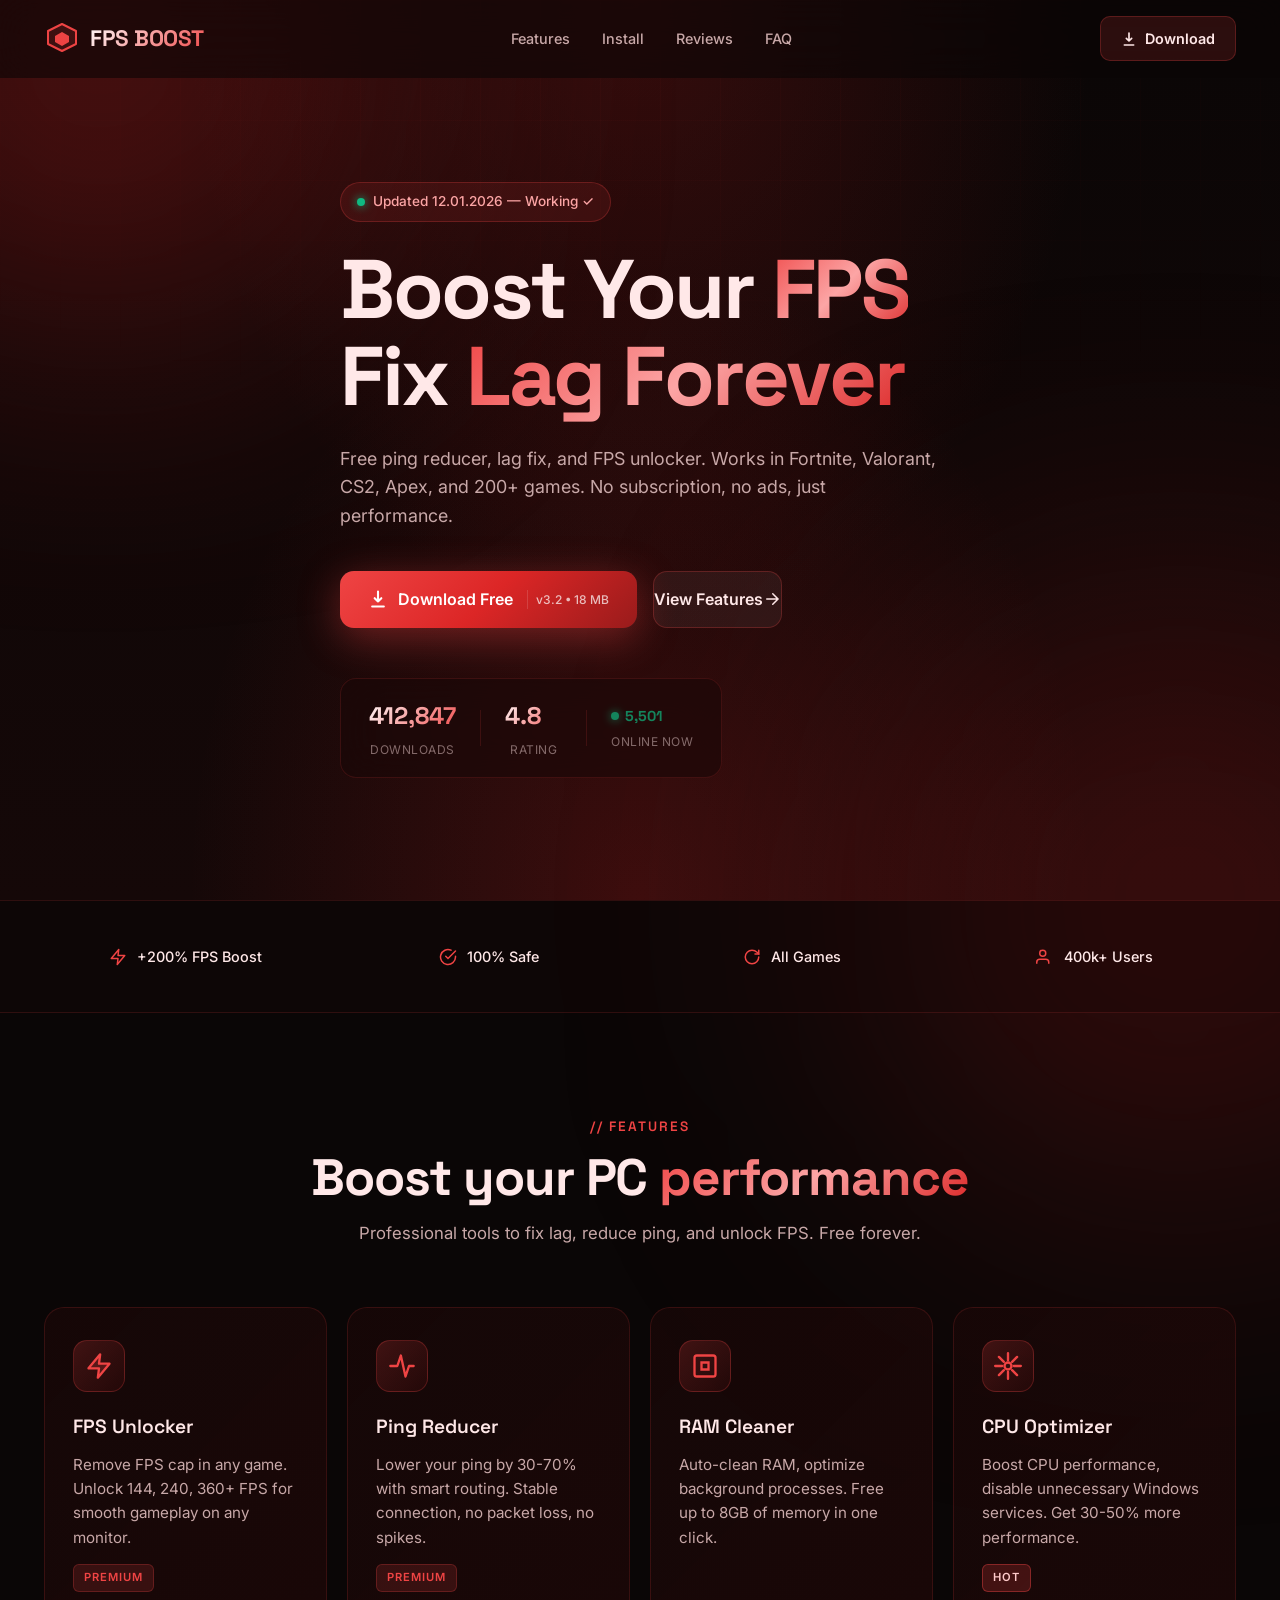
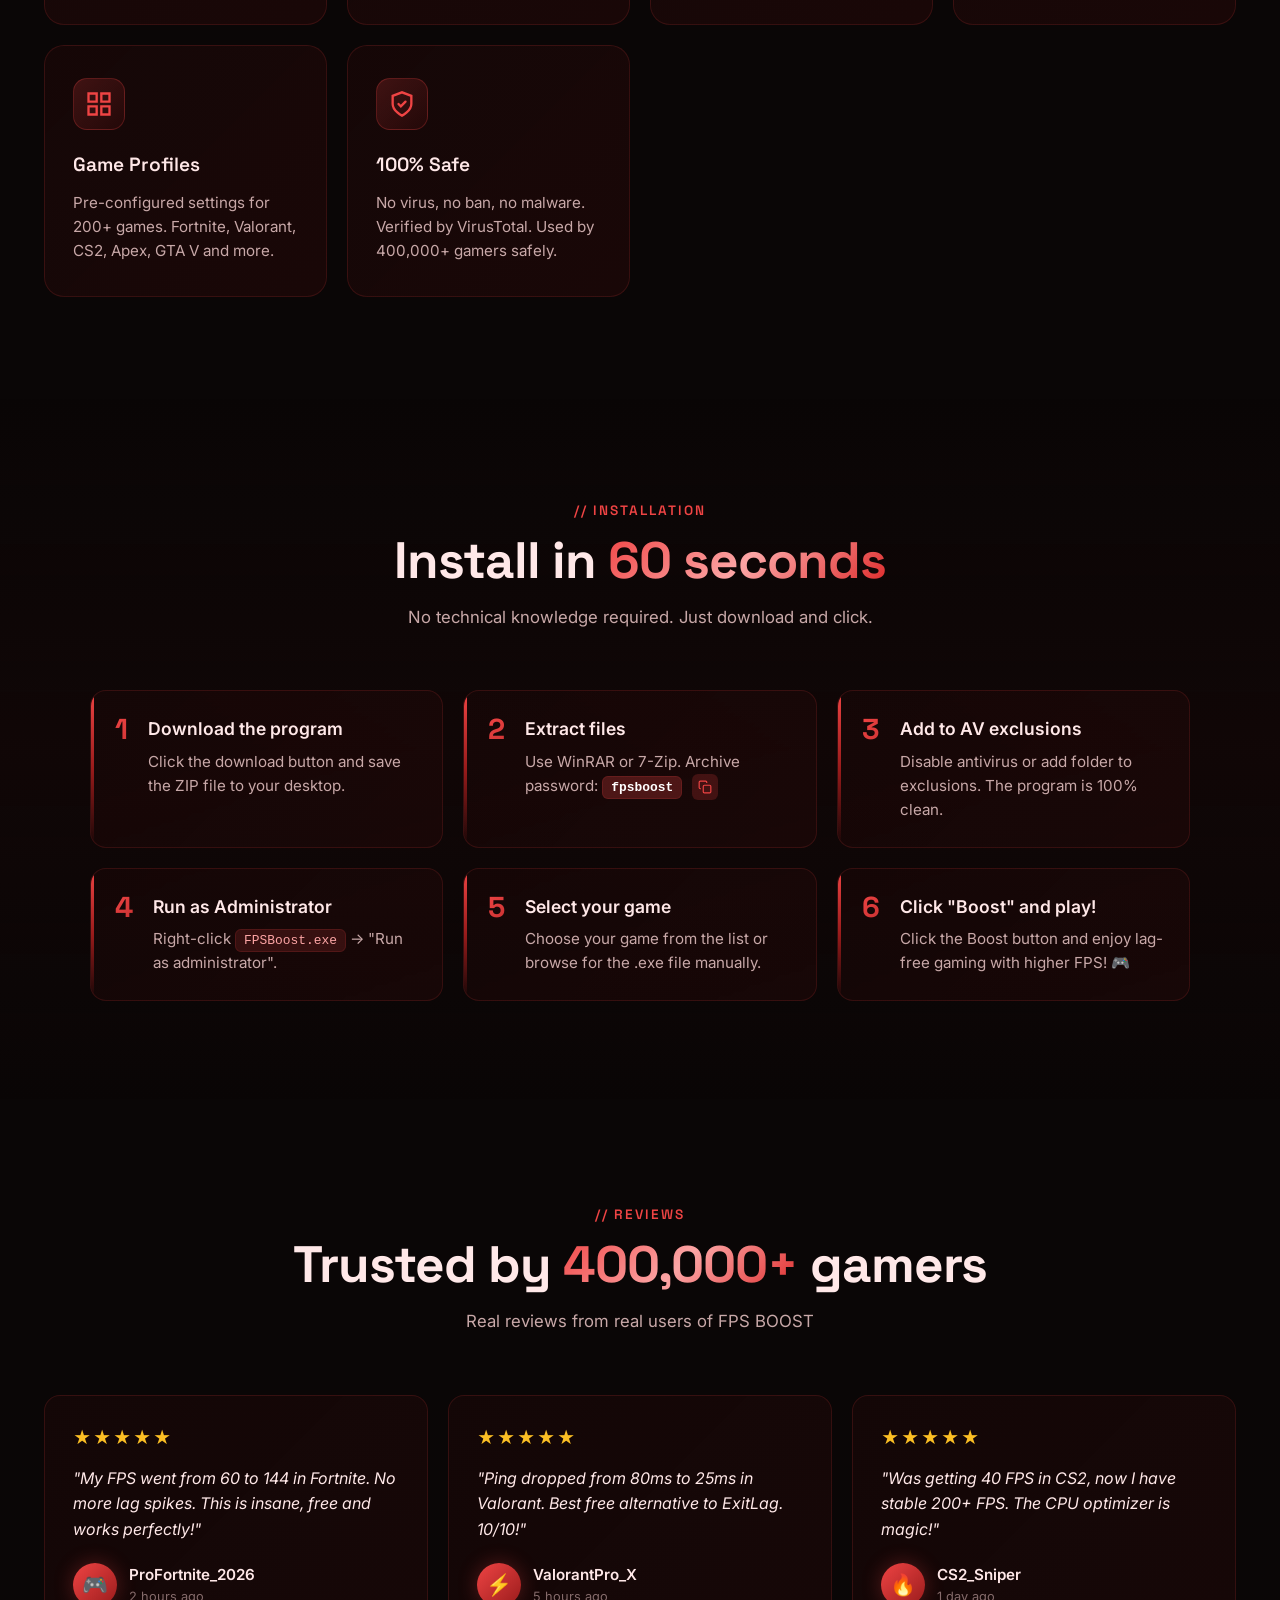
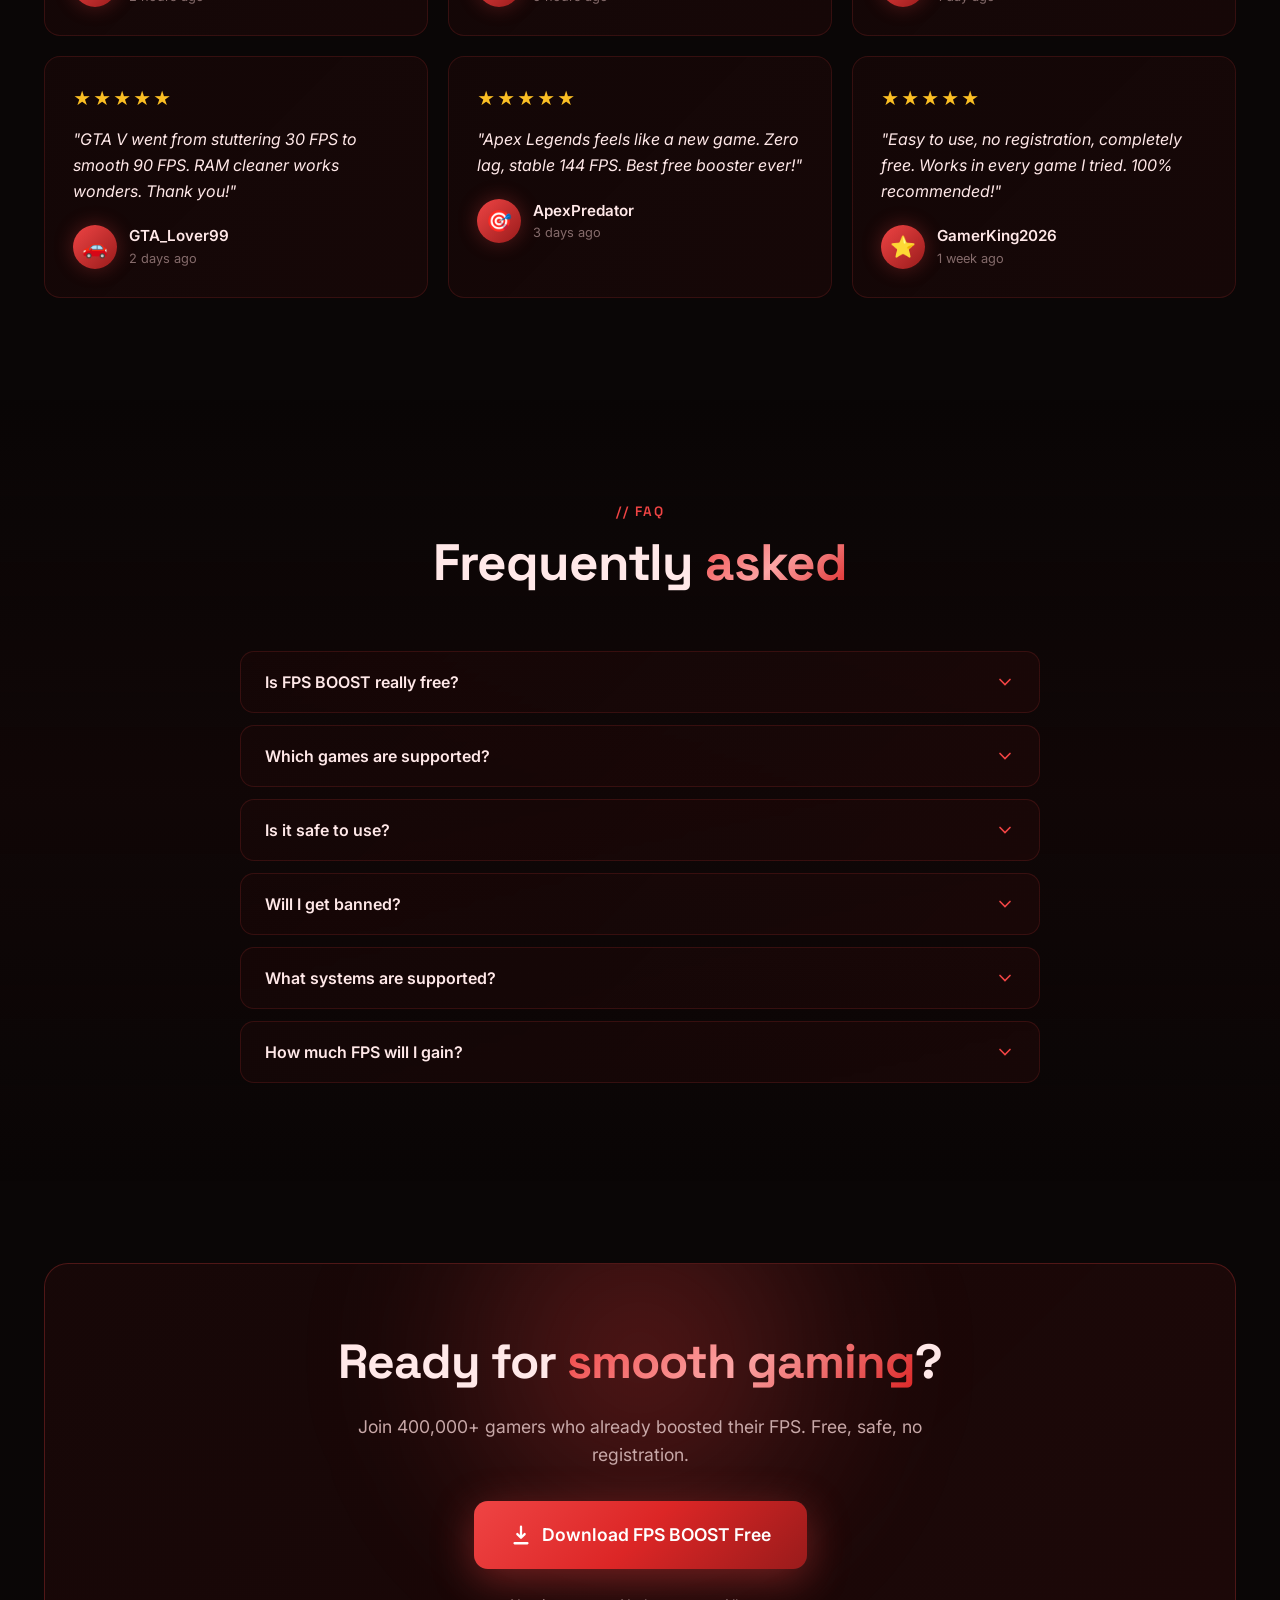
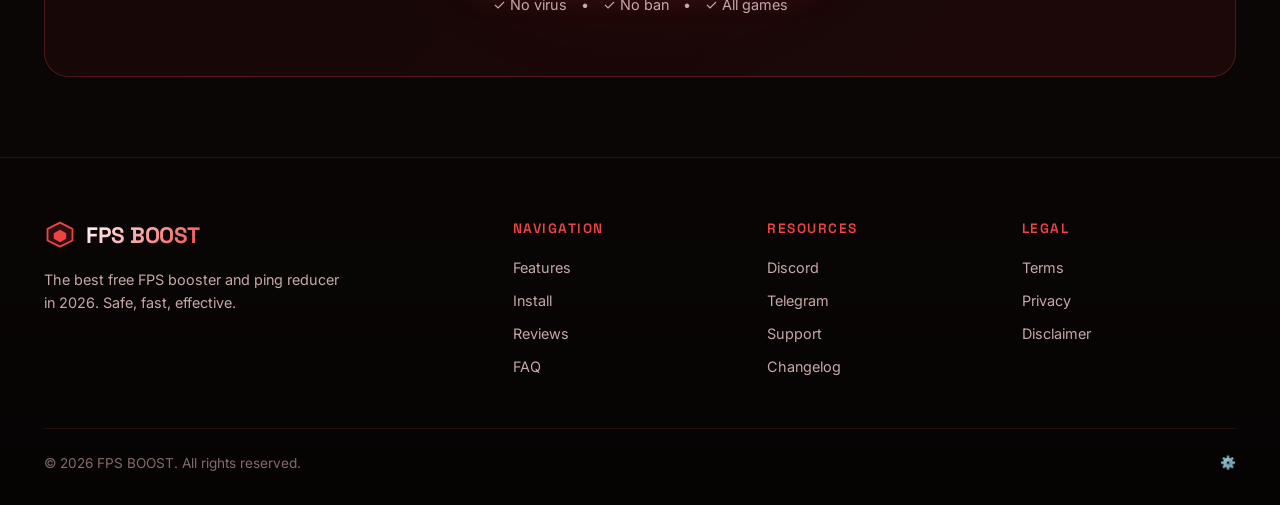
==== index.html @ 12e00e80 "1" ====
<!DOCTYPE html>
<html lang="en">
<head>
<meta charset="UTF-8">
<meta name="viewport" content="width=device-width, initial-scale=1.0">
<title>FPS BOOST — Free Lag Fix & FPS Unlocker 2026</title>
<meta name="description" content="Download FPS BOOST — free ping reducer, lag fix, FPS unlocker for all games.">
<link rel="stylesheet" href="css/style.css">
<link rel="preconnect" href="https://fonts.googleapis.com">
<link rel="preconnect" href="https://fonts.gstatic.com" crossorigin>
<link href="https://fonts.googleapis.com/css2?family=Inter:wght@400;500;600;700;800;900&family=Space+Grotesk:wght@500;600;700&display=swap" rel="stylesheet">
</head>
<body>

<div class="bg-gradient"></div>
<div class="bg-grid"></div>
<div class="bg-orb orb-1"></div>
<div class="bg-orb orb-2"></div>

<div class="particles">
  <span></span><span></span><span></span><span></span><span></span>
  <span></span><span></span><span></span><span></span><span></span>
</div>

<header class="header" id="header">
  <div class="container header-inner">
    <a href="#" class="logo">
      <span class="logo-icon">
        <svg width="36" height="36" viewBox="0 0 36 36" fill="none">
          <defs>
            <linearGradient id="logoGrad" x1="0" y1="0" x2="36" y2="36">
              <stop stop-color="#ef4444"/>
              <stop offset="1" stop-color="#991b1b"/>
            </linearGradient>
          </defs>
          <path d="M18 3L4 10v13l14 7 14-7V10L18 3z" fill="url(#logoGrad)" fill-opacity="0.15" stroke="url(#logoGrad)" stroke-width="2" stroke-linejoin="round"/>
          <path d="M18 11l-7 4v6l7 4 7-4v-6l-7-4z" fill="url(#logoGrad)"/>
        </svg>
      </span>
      <span class="logo-text">FPS BOOST</span>
    </a>
    <nav class="nav">
      <a href="#features">Features</a>
      <a href="#instruction">Install</a>
      <a href="#reviews">Reviews</a>
      <a href="#faq">FAQ</a>
    </nav>
    <a href="#" class="header-cta" id="headerDownload">
      <svg width="16" height="16" viewBox="0 0 24 24" fill="none">
        <path d="M12 3v12m0 0l-4-4m4 4l4-4M5 21h14" stroke="currentColor" stroke-width="2.5" stroke-linecap="round"/>
      </svg>
      <span>Download</span>
    </a>
  </div>
</header>

<section class="hero">
  <div class="container hero-inner">
    <div class="hero-content">
      <div class="hero-badge">
        <span class="badge-pulse"></span>
        <span>Updated 12.01.2026 — Working ✓</span>
      </div>

      <h1 class="hero-title">
        <span class="hero-line">Boost Your <span class="grad">FPS</span></span>
        <span class="hero-line">Fix <span class="grad">Lag Forever</span></span>
      </h1>

      <p class="hero-sub">
        Free ping reducer, lag fix, and FPS unlocker. Works in Fortnite, Valorant, CS2,
        Apex, and 200+ games. No subscription, no ads, just performance.
      </p>

      <div class="hero-actions">
        <a href="#" class="btn btn-primary" id="heroDownload">
          <span class="btn-bg"></span>
          <span class="btn-shine"></span>
          <span class="btn-content">
            <svg class="btn-icon" width="20" height="20" viewBox="0 0 24 24" fill="none">
              <path d="M12 3v12m0 0l-4-4m4 4l4-4M5 21h14" stroke="currentColor" stroke-width="2.5" stroke-linecap="round"/>
            </svg>
            <span>Download Free</span>
            <span class="btn-meta" id="sizeBadge">v3.2 • 18 MB</span>
          </span>
        </a>
        <a href="#features" class="btn btn-ghost">
          <span>View Features</span>
          <svg width="18" height="18" viewBox="0 0 24 24" fill="none">
            <path d="M5 12h14M13 5l7 7-7 7" stroke="currentColor" stroke-width="2" stroke-linecap="round"/>
          </svg>
        </a>
      </div>

      <div class="hero-trust">
        <div class="trust-item">
          <div class="trust-num" id="downloadsHero">412,847</div>
          <div class="trust-label">Downloads</div>
        </div>
        <div class="trust-divider"></div>
        <div class="trust-item">
          <div class="trust-num">4.8<span>/5</span></div>
          <div class="trust-label">Rating</div>
        </div>
        <div class="trust-divider"></div>
        <div class="trust-item">
          <div class="trust-num live">
            <span class="live-dot"></span>
            <span id="onlineHero">5,432</span>
          </div>
          <div class="trust-label">Online now</div>
        </div>
      </div>
    </div>
  </div>
</section>

<section class="trusted">
  <div class="container">
    <div class="trusted-grid">
      <div class="trusted-pill">
        <svg width="18" height="18" viewBox="0 0 24 24" fill="none">
          <path d="M13 2L3 14h9l-1 8 10-12h-9l1-8z" stroke="currentColor" stroke-width="2" stroke-linejoin="round"/>
        </svg>
        <span>+200% FPS Boost</span>
      </div>
      <div class="trusted-pill">
        <svg width="18" height="18" viewBox="0 0 24 24" fill="none">
          <path d="M22 11.08V12a10 10 0 11-5.93-9.14" stroke="currentColor" stroke-width="2" stroke-linecap="round"/>
          <path d="M22 4L12 14.01l-3-3" stroke="currentColor" stroke-width="2" stroke-linecap="round"/>
        </svg>
        <span>100% Safe</span>
      </div>
      <div class="trusted-pill">
        <svg width="18" height="18" viewBox="0 0 24 24" fill="none">
          <path d="M21 12a9 9 0 11-9-9c2.52 0 4.93 1 6.74 2.74L21 8" stroke="currentColor" stroke-width="2" stroke-linecap="round"/>
          <path d="M21 3v5h-5" stroke="currentColor" stroke-width="2" stroke-linecap="round"/>
        </svg>
        <span>All Games</span>
      </div>
      <div class="trusted-pill">
        <svg width="18" height="18" viewBox="0 0 24 24" fill="none">
          <path d="M17 21v-2a4 4 0 00-4-4H5a4 4 0 00-4 4v2" stroke="currentColor" stroke-width="2"/>
          <circle cx="9" cy="7" r="4" stroke="currentColor" stroke-width="2"/>
        </svg>
        <span>400k+ Users</span>
      </div>
    </div>
  </div>
</section>

<section class="section" id="features">
  <div class="container">
    <div class="section-head">
      <span class="section-tag">// FEATURES</span>
      <h2 class="section-title">Boost your PC <span class="grad">performance</span></h2>
      <p class="section-sub">Professional tools to fix lag, reduce ping, and unlock FPS. Free forever.</p>
    </div>

    <div class="features-grid">
      <div class="feature-card">
        <div class="feature-icon">
          <svg width="28" height="28" viewBox="0 0 24 24" fill="none">
            <path d="M13 2L3 14h9l-1 8 10-12h-9l1-8z" fill="currentColor" fill-opacity="0.2" stroke="currentColor" stroke-width="2" stroke-linejoin="round"/>
          </svg>
        </div>
        <h3>FPS Unlocker</h3>
        <p>Remove FPS cap in any game. Unlock 144, 240, 360+ FPS for smooth gameplay on any monitor.</p>
        <span class="feature-tag">Premium</span>
      </div>

      <div class="feature-card">
        <div class="feature-icon">
          <svg width="28" height="28" viewBox="0 0 24 24" fill="none">
            <path d="M2 12h6l3-9 4 18 3-9h4" stroke="currentColor" stroke-width="2" stroke-linecap="round" stroke-linejoin="round"/>
          </svg>
        </div>
        <h3>Ping Reducer</h3>
        <p>Lower your ping by 30-70% with smart routing. Stable connection, no packet loss, no spikes.</p>
        <span class="feature-tag">Premium</span>
      </div>

      <div class="feature-card">
        <div class="feature-icon">
          <svg width="28" height="28" viewBox="0 0 24 24" fill="none">
            <rect x="3" y="3" width="18" height="18" rx="2" stroke="currentColor" stroke-width="2"/>
            <path d="M9 9h6v6H9z" stroke="currentColor" stroke-width="2"/>
          </svg>
        </div>
        <h3>RAM Cleaner</h3>
        <p>Auto-clean RAM, optimize background processes. Free up to 8GB of memory in one click.</p>
      </div>

      <div class="feature-card">
        <div class="feature-icon">
          <svg width="28" height="28" viewBox="0 0 24 24" fill="none">
            <circle cx="12" cy="12" r="3" stroke="currentColor" stroke-width="2"/>
            <path d="M12 1v6M12 17v6M4.22 4.22l4.24 4.24M15.54 15.54l4.24 4.24M1 12h6M17 12h6M4.22 19.78l4.24-4.24M15.54 8.46l4.24-4.24" stroke="currentColor" stroke-width="2" stroke-linecap="round"/>
          </svg>
        </div>
        <h3>CPU Optimizer</h3>
        <p>Boost CPU performance, disable unnecessary Windows services. Get 30-50% more performance.</p>
        <span class="feature-tag hot">HOT</span>
      </div>

      <div class="feature-card">
        <div class="feature-icon">
          <svg width="28" height="28" viewBox="0 0 24 24" fill="none">
            <path d="M3 3h7v7H3zM14 3h7v7h-7zM14 14h7v7h-7zM3 14h7v7H3z" stroke="currentColor" stroke-width="2"/>
          </svg>
        </div>
        <h3>Game Profiles</h3>
        <p>Pre-configured settings for 200+ games. Fortnite, Valorant, CS2, Apex, GTA V and more.</p>
      </div>

      <div class="feature-card">
        <div class="feature-icon">
          <svg width="28" height="28" viewBox="0 0 24 24" fill="none">
            <path d="M12 22s8-4 8-10V5l-8-3-8 3v7c0 6 8 10 8 10z" stroke="currentColor" stroke-width="2"/>
            <path d="M9 12l2 2 4-4" stroke="currentColor" stroke-width="2" stroke-linecap="round"/>
          </svg>
        </div>
        <h3>100% Safe</h3>
        <p>No virus, no ban, no malware. Verified by VirusTotal. Used by 400,000+ gamers safely.</p>
      </div>
    </div>
  </div>
</section>

<section class="section section-alt" id="instruction">
  <div class="container">
    <div class="section-head">
      <span class="section-tag">// INSTALLATION</span>
      <h2 class="section-title">Install in <span class="grad">60 seconds</span></h2>
      <p class="section-sub">No technical knowledge required. Just download and click.</p>
    </div>

    <div class="steps">
      <div class="step">
        <div class="step-num">1</div>
        <div class="step-body">
          <h3>Download the program</h3>
          <p>Click the download button and save the ZIP file to your desktop.</p>
        </div>
      </div>

      <div class="step">
        <div class="step-num">2</div>
        <div class="step-body">
          <h3>Extract files</h3>
          <p>Use WinRAR or 7-Zip. Archive password:
            <code class="pwd-code" id="passwordDisplay">fpsboost</code>
            <button class="copy-btn" data-target="passwordDisplay" title="Copy">
              <svg width="14" height="14" viewBox="0 0 24 24" fill="none">
                <rect x="9" y="9" width="13" height="13" rx="2" stroke="currentColor" stroke-width="2"/>
                <path d="M5 15H4a2 2 0 01-2-2V4a2 2 0 012-2h9a2 2 0 012 2v1" stroke="currentColor" stroke-width="2"/>
              </svg>
            </button>
          </p>
        </div>
      </div>

      <div class="step">
        <div class="step-num">3</div>
        <div class="step-body">
          <h3>Add to AV exclusions</h3>
          <p>Disable antivirus or add folder to exclusions. The program is 100% clean.</p>
        </div>
      </div>

      <div class="step">
        <div class="step-num">4</div>
        <div class="step-body">
          <h3>Run as Administrator</h3>
          <p>Right-click <code>FPSBoost.exe</code> → "Run as administrator".</p>
        </div>
      </div>

      <div class="step">
        <div class="step-num">5</div>
        <div class="step-body">
          <h3>Select your game</h3>
          <p>Choose your game from the list or browse for the .exe file manually.</p>
        </div>
      </div>

      <div class="step">
        <div class="step-num">6</div>
        <div class="step-body">
          <h3>Click "Boost" and play!</h3>
          <p>Click the Boost button and enjoy lag-free gaming with higher FPS! 🎮</p>
        </div>
      </div>
    </div>
  </div>
</section>

<section class="section" id="reviews">
  <div class="container">
    <div class="section-head">
      <span class="section-tag">// REVIEWS</span>
      <h2 class="section-title">Trusted by <span class="grad">400,000+</span> gamers</h2>
      <p class="section-sub">Real reviews from real users of FPS BOOST</p>
    </div>

    <div class="reviews-grid" id="reviewsGrid">
      <div class="review-card">
        <div class="review-stars">★★★★★</div>
        <p class="review-text">"My FPS went from 60 to 144 in Fortnite. No more lag spikes. This is insane, free and works perfectly!"</p>
        <div class="review-author">
          <div class="review-avatar">🎮</div>
          <div class="review-info">
            <div class="review-name">ProFortnite_2026</div>
            <div class="review-date">2 hours ago</div>
          </div>
        </div>
      </div>

      <div class="review-card">
        <div class="review-stars">★★★★★</div>
        <p class="review-text">"Ping dropped from 80ms to 25ms in Valorant. Best free alternative to ExitLag. 10/10!"</p>
        <div class="review-author">
          <div class="review-avatar">⚡</div>
          <div class="review-info">
            <div class="review-name">ValorantPro_X</div>
            <div class="review-date">5 hours ago</div>
          </div>
        </div>
      </div>

      <div class="review-card">
        <div class="review-stars">★★★★★</div>
        <p class="review-text">"Was getting 40 FPS in CS2, now I have stable 200+ FPS. The CPU optimizer is magic!"</p>
        <div class="review-author">
          <div class="review-avatar">🔥</div>
          <div class="review-info">
            <div class="review-name">CS2_Sniper</div>
            <div class="review-date">1 day ago</div>
          </div>
        </div>
      </div>

      <div class="review-card">
        <div class="review-stars">★★★★★</div>
        <p class="review-text">"GTA V went from stuttering 30 FPS to smooth 90 FPS. RAM cleaner works wonders. Thank you!"</p>
        <div class="review-author">
          <div class="review-avatar">🚗</div>
          <div class="review-info">
            <div class="review-name">GTA_Lover99</div>
            <div class="review-date">2 days ago</div>
          </div>
        </div>
      </div>

      <div class="review-card">
        <div class="review-stars">★★★★★</div>
        <p class="review-text">"Apex Legends feels like a new game. Zero lag, stable 144 FPS. Best free booster ever!"</p>
        <div class="review-author">
          <div class="review-avatar">🎯</div>
          <div class="review-info">
            <div class="review-name">ApexPredator</div>
            <div class="review-date">3 days ago</div>
          </div>
        </div>
      </div>

      <div class="review-card">
        <div class="review-stars">★★★★★</div>
        <p class="review-text">"Easy to use, no registration, completely free. Works in every game I tried. 100% recommended!"</p>
        <div class="review-author">
          <div class="review-avatar">⭐</div>
          <div class="review-info">
            <div class="review-name">GamerKing2026</div>
            <div class="review-date">1 week ago</div>
          </div>
        </div>
      </div>
    </div>
  </div>
</section>

<section class="section section-alt" id="faq">
  <div class="container">
    <div class="section-head">
      <span class="section-tag">// FAQ</span>
      <h2 class="section-title">Frequently <span class="grad">asked</span></h2>
    </div>

    <div class="faq-list">
      <div class="faq-item">
        <button class="faq-q">
          <span>Is FPS BOOST really free?</span>
          <svg width="20" height="20" viewBox="0 0 24 24" fill="none">
            <path d="M6 9l6 6 6-6" stroke="currentColor" stroke-width="2" stroke-linecap="round"/>
          </svg>
        </button>
        <div class="faq-a"><p>Yes, 100% free. No hidden payments, no subscriptions, no ads. Just download and use.</p></div>
      </div>

      <div class="faq-item">
        <button class="faq-q">
          <span>Which games are supported?</span>
          <svg width="20" height="20" viewBox="0 0 24 24" fill="none">
            <path d="M6 9l6 6 6-6" stroke="currentColor" stroke-width="2" stroke-linecap="round"/>
          </svg>
        </button>
        <div class="faq-a"><p>FPS BOOST works with 200+ games including Fortnite, Valorant, CS2, Apex Legends, GTA V, Minecraft, Roblox, and more.</p></div>
      </div>

      <div class="faq-item">
        <button class="faq-q">
          <span>Is it safe to use?</span>
          <svg width="20" height="20" viewBox="0 0 24 24" fill="none">
            <path d="M6 9l6 6 6-6" stroke="currentColor" stroke-width="2" stroke-linecap="round"/>
          </svg>
        </button>
        <div class="faq-a"><p>Absolutely. FPS BOOST is verified by VirusTotal and has been used by 400,000+ gamers without any issues.</p></div>
      </div>

      <div class="faq-item">
        <button class="faq-q">
          <span>Will I get banned?</span>
          <svg width="20" height="20" viewBox="0 0 24 24" fill="none">
            <path d="M6 9l6 6 6-6" stroke="currentColor" stroke-width="2" stroke-linecap="round"/>
          </svg>
        </button>
        <div class="faq-a"><p>No. FPS BOOST only optimizes your system performance. It doesn't interact with game files or anti-cheat. 100% safe.</p></div>
      </div>

      <div class="faq-item">
        <button class="faq-q">
          <span>What systems are supported?</span>
          <svg width="20" height="20" viewBox="0 0 24 24" fill="none">
            <path d="M6 9l6 6 6-6" stroke="currentColor" stroke-width="2" stroke-linecap="round"/>
          </svg>
        </button>
        <div class="faq-a"><p>Windows 10 and Windows 11 (64-bit). Works on both weak and powerful PCs. Minimum 4GB RAM required.</p></div>
      </div>

      <div class="faq-item">
        <button class="faq-q">
          <span>How much FPS will I gain?</span>
          <svg width="20" height="20" viewBox="0 0 24 24" fill="none">
            <path d="M6 9l6 6 6-6" stroke="currentColor" stroke-width="2" stroke-linecap="round"/>
          </svg>
        </button>
        <div class="faq-a"><p>On average, users report 50-200% FPS boost depending on their system. Ping reduction is typically 30-70%.</p></div>
      </div>
    </div>
  </div>
</section>

<section class="cta-section">
  <div class="container">
    <div class="cta-card">
      <div class="cta-glow"></div>
      <h2 class="cta-title">Ready for <span class="grad">smooth gaming</span>?</h2>
      <p class="cta-sub">Join 400,000+ gamers who already boosted their FPS. Free, safe, no registration.</p>
      <a href="#" class="btn btn-primary btn-large" id="ctaDownload">
        <span class="btn-bg"></span>
        <span class="btn-shine"></span>
        <span class="btn-content">
          <svg class="btn-icon" width="22" height="22" viewBox="0 0 24 24" fill="none">
            <path d="M12 3v12m0 0l-4-4m4 4l4-4M5 21h14" stroke="currentColor" stroke-width="2.5" stroke-linecap="round"/>
          </svg>
          <span>Download FPS BOOST Free</span>
        </span>
      </a>
      <div class="cta-meta">
        <span>✓ No virus</span>
        <span>•</span>
        <span>✓ No ban</span>
        <span>•</span>
        <span>✓ All games</span>
      </div>
    </div>
  </div>
</section>

<footer class="footer">
  <div class="container">
    <div class="footer-grid">
      <div class="footer-col">
        <div class="logo">
          <span class="logo-icon">
            <svg width="32" height="32" viewBox="0 0 36 36" fill="none">
              <path d="M18 3L4 10v13l14 7 14-7V10L18 3z" fill="url(#logoGrad)" fill-opacity="0.15" stroke="url(#logoGrad)" stroke-width="2" stroke-linejoin="round"/>
              <path d="M18 11l-7 4v6l7 4 7-4v-6l-7-4z" fill="url(#logoGrad)"/>
            </svg>
          </span>
          <span class="logo-text">FPS BOOST</span>
        </div>
        <p class="footer-desc">The best free FPS booster and ping reducer in 2026. Safe, fast, effective.</p>
      </div>

      <div class="footer-col">
        <h4>Navigation</h4>
        <a href="#features">Features</a>
        <a href="#instruction">Install</a>
        <a href="#reviews">Reviews</a>
        <a href="#faq">FAQ</a>
      </div>

      <div class="footer-col">
        <h4>Resources</h4>
        <a href="#">Discord</a>
        <a href="#">Telegram</a>
        <a href="#">Support</a>
        <a href="#">Changelog</a>
      </div>

      <div class="footer-col">
        <h4>Legal</h4>
        <a href="#">Terms</a>
        <a href="#">Privacy</a>
        <a href="#">Disclaimer</a>
      </div>
    </div>

    <div class="footer-bottom">
      <span>© 2026 FPS BOOST. All rights reserved.</span>
      <a href="admin.html" style="color:var(--text-3);text-decoration:none;font-size:.8rem">⚙️</a>
    </div>
  </div>
</footer>

<div class="modal" id="downloadModal">
  <div class="modal-content">
    <button class="modal-close" id="modalClose">×</button>
    <div class="modal-icon">
      <svg width="56" height="56" viewBox="0 0 24 24" fill="none">
        <circle cx="12" cy="12" r="10" stroke="url(#modalGrad)" stroke-width="2" stroke-dasharray="50 30" class="spinner"/>
        <defs>
          <linearGradient id="modalGrad" x1="0" y1="0" x2="24" y2="24">
            <stop stop-color="#ef4444"/>
            <stop offset="1" stop-color="#991b1b"/>
          </linearGradient>
        </defs>
      </svg>
    </div>
    <h3>Preparing your download</h3>
    <p class="modal-sub">Please wait, this takes a few seconds...</p>
    <div class="progress">
      <div class="progress-fill" id="progressFill"></div>
    </div>
    <p class="modal-status" id="modalStatus">Connecting to server...</p>
  </div>
</div>

<div class="toast" id="toast"><span id="toastText"></span></div>

<a href="#" class="float-download" id="floatDownload" aria-label="Download">
  <svg width="22" height="22" viewBox="0 0 24 24" fill="none">
    <path d="M12 3v12m0 0l-4-4m4 4l4-4M5 21h14" stroke="currentColor" stroke-width="2.5" stroke-linecap="round"/>
  </svg>
  <span>Download</span>
</a>

<script src="js/main.js"></script>
</body>
</html>
---- css/style.css ----
*,*::before,*::after{margin:0;padding:0;box-sizing:border-box}
html{scroll-behavior:smooth;scroll-padding-top:80px}
body{
  font-family:'Inter',-apple-system,BlinkMacSystemFont,sans-serif;
  background:#0a0606;
  color:#ffe8e8;
  line-height:1.6;
  min-height:100vh;
  overflow-x:hidden;
}
a{text-decoration:none;color:inherit}
button{border:none;background:none;cursor:pointer;font-family:inherit;color:inherit}
img,svg{display:block;max-width:100%}

:root{
  --p1:#ef4444;
  --p2:#dc2626;
  --p3:#991b1b;
  --p4:#7f1d1d;
  --accent:#fca5a5;
  --bg:#0a0606;
  --bg-2:#1a0808;
  --bg-3:#2a0a0a;
  --text:#ffe8e8;
  --text-2:#c8a8a8;
  --text-3:#856b6b;
  --border:rgba(239,68,68,.15);
  --border-2:rgba(239,68,68,.25);
  --glow:rgba(239,68,68,.4);
}

.container{max-width:1240px;margin:0 auto;padding:0 24px;position:relative}
.grad{
  background:linear-gradient(135deg,#ef4444 0%,#fca5a5 50%,#dc2626 100%);
  -webkit-background-clip:text;background-clip:text;color:transparent;
}

.bg-gradient{
  position:fixed;inset:0;z-index:-3;pointer-events:none;
  background:radial-gradient(ellipse at top,rgba(153,27,27,.3),transparent 50%),
             radial-gradient(ellipse at bottom,rgba(220,38,38,.2),transparent 50%),
             linear-gradient(180deg,#0a0606 0%,#150808 100%);
}
.bg-grid{
  position:fixed;inset:0;z-index:-2;pointer-events:none;
  background-image:
    linear-gradient(rgba(239,68,68,.04) 1px,transparent 1px),
    linear-gradient(90deg,rgba(239,68,68,.04) 1px,transparent 1px);
  background-size:60px 60px;
  mask-image:radial-gradient(ellipse 100% 60% at 50% 0%,#000 0%,transparent 80%);
}
.bg-orb{position:fixed;border-radius:50%;filter:blur(140px);z-index:-1;pointer-events:none}
.orb-1{width:500px;height:500px;background:rgba(220,38,38,.4);top:-200px;left:-150px;animation:orb1 20s ease-in-out infinite}
.orb-2{width:600px;height:600px;background:rgba(153,27,27,.3);bottom:-300px;right:-200px;animation:orb2 25s ease-in-out infinite}
@keyframes orb1{50%{transform:translate(200px,150px) scale(1.1)}}
@keyframes orb2{50%{transform:translate(-150px,-100px) scale(1.15)}}

.particles{position:fixed;inset:0;z-index:0;pointer-events:none;overflow:hidden}
.particles span{position:absolute;display:block;width:4px;height:4px;background:var(--p1);border-radius:50%;box-shadow:0 0 10px var(--p1);animation:float 20s linear infinite;opacity:0}
.particles span:nth-child(1){left:10%;animation-delay:0s;animation-duration:18s}
.particles span:nth-child(2){left:25%;animation-delay:3s;animation-duration:22s;width:3px;height:3px}
.particles span:nth-child(3){left:40%;animation-delay:6s;animation-duration:20s}
.particles span:nth-child(4){left:55%;animation-delay:1s;animation-duration:25s;width:5px;height:5px}
.particles span:nth-child(5){left:70%;animation-delay:4s;animation-duration:19s}
.particles span:nth-child(6){left:85%;animation-delay:8s;animation-duration:23s;width:3px;height:3px}
.particles span:nth-child(7){left:15%;animation-delay:10s;animation-duration:21s}
.particles span:nth-child(8){left:60%;animation-delay:2s;animation-duration:24s;width:6px;height:6px}
.particles span:nth-child(9){left:35%;animation-delay:5s;animation-duration:18s;width:3px;height:3px}
.particles span:nth-child(10){left:90%;animation-delay:7s;animation-duration:26s}
@keyframes float{
  0%{transform:translateY(110vh) scale(0);opacity:0}
  10%{opacity:1}
  90%{opacity:1}
  100%{transform:translateY(-10vh) scale(1);opacity:0}
}

.header{position:fixed;top:0;left:0;right:0;z-index:100;padding:16px 0;transition:.3s;background:rgba(10,6,6,.6);backdrop-filter:blur(20px);border-bottom:1px solid transparent}
.header.scrolled{background:rgba(10,6,6,.85);border-bottom-color:var(--border);padding:12px 0}
.header-inner{display:flex;align-items:center;justify-content:space-between;gap:30px}
.logo{display:flex;align-items:center;gap:10px}
.logo-text{font-family:'Space Grotesk',sans-serif;font-weight:700;font-size:1.4rem;background:linear-gradient(135deg,#fff,#ef4444);-webkit-background-clip:text;background-clip:text;color:transparent;letter-spacing:-.02em}
.nav{display:flex;gap:32px}
.nav a{font-size:.9rem;font-weight:500;color:var(--text-2);transition:.2s;position:relative}
.nav a:hover{color:var(--text)}
.nav a::after{content:'';position:absolute;left:0;bottom:-6px;width:0;height:2px;background:linear-gradient(90deg,var(--p1),var(--p3));transition:.3s;border-radius:2px;box-shadow:0 0 10px var(--glow)}
.nav a:hover::after{width:100%}
.header-cta{display:inline-flex;align-items:center;gap:8px;padding:10px 20px;background:rgba(239,68,68,.15);border:1px solid var(--border-2);border-radius:10px;font-size:.9rem;font-weight:600;color:var(--text);transition:.2s}
.header-cta:hover{background:rgba(239,68,68,.25);border-color:var(--p2);transform:translateY(-1px)}

.hero{position:relative;padding:160px 0 100px;min-height:100vh;display:flex;align-items:center;overflow:hidden}
.hero-inner{position:relative;z-index:2}
.hero-content{max-width:800px}
.hero-badge{display:inline-flex;align-items:center;gap:8px;padding:8px 16px;background:rgba(239,68,68,.1);border:1px solid var(--border-2);border-radius:30px;font-size:.85rem;font-weight:500;color:var(--accent);margin-bottom:24px}
.badge-pulse{width:8px;height:8px;border-radius:50%;background:#10b981;box-shadow:0 0 10px #10b981;animation:pulse 2s ease-in-out infinite}
@keyframes pulse{50%{opacity:.4;transform:scale(.85)}}
.hero-title{font-family:'Space Grotesk',sans-serif;font-weight:700;font-size:clamp(2.5rem,6.5vw,5.5rem);line-height:1.05;letter-spacing:-.03em;margin-bottom:24px}
.hero-line{display:block}
.hero-sub{font-size:clamp(1rem,1.4vw,1.2rem);color:var(--text-2);max-width:600px;margin-bottom:40px}
.hero-actions{display:flex;gap:16px;flex-wrap:wrap;margin-bottom:50px}

.btn{position:relative;display:inline-flex;align-items:center;padding:0;border-radius:14px;font-weight:600;font-size:1rem;cursor:pointer;overflow:hidden;transition:.3s cubic-bezier(.4,0,.2,1)}
.btn-bg{position:absolute;inset:0;background:linear-gradient(135deg,#ef4444 0%,#dc2626 50%,#991b1b 100%);z-index:0}
.btn-primary{box-shadow:0 10px 40px rgba(239,68,68,.4),0 0 0 1px rgba(255,255,255,.1) inset}
.btn-primary:hover{transform:translateY(-3px);box-shadow:0 20px 60px rgba(239,68,68,.5),0 0 0 1px rgba(255,255,255,.15) inset}
.btn-primary:active{transform:translateY(-1px)}
.btn-shine{position:absolute;top:0;left:-100%;width:100%;height:100%;background:linear-gradient(90deg,transparent,rgba(255,255,255,.3),transparent);transition:left .6s;z-index:1}
.btn-primary:hover .btn-shine{left:100%}
.btn-content{position:relative;z-index:2;display:flex;align-items:center;gap:10px;padding:16px 28px;color:#fff}
.btn-icon{stroke:#fff}
.btn-meta{font-size:.75rem;opacity:.7;font-weight:500;padding-left:8px;border-left:1px solid rgba(255,255,255,.2);margin-left:4px}
.btn-large .btn-content{padding:20px 36px;font-size:1.1rem}
.btn-ghost{background:rgba(255,255,255,.05);border:1px solid var(--border-2);color:var(--text)}
.btn-ghost:hover{background:rgba(255,255,255,.08);border-color:var(--p2);transform:translateY(-2px)}
.btn-ghost .btn-content{padding:16px 24px}

.hero-trust{display:inline-flex;align-items:center;gap:24px;padding:18px 28px;background:rgba(26,8,8,.6);border:1px solid var(--border);border-radius:16px;backdrop-filter:blur(20px)}
.trust-item{text-align:center}
.trust-num{font-family:'Space Grotesk',sans-serif;font-weight:700;font-size:1.5rem;background:linear-gradient(135deg,#fff,#ef4444);-webkit-background-clip:text;background-clip:text;color:transparent;display:flex;align-items:center;gap:6px}
.trust-num span{font-size:.9rem;opacity:.7}
.trust-num.live{color:#10b981;-webkit-text-fill-color:#10b981;background:none}
.live-dot{width:8px;height:8px;border-radius:50%;background:#10b981;box-shadow:0 0 10px #10b981;animation:pulse 2s infinite;display:inline-block}
.trust-label{font-size:.75rem;color:var(--text-3);text-transform:uppercase;letter-spacing:.5px;margin-top:4px}
.trust-divider{width:1px;height:36px;background:var(--border)}

.trusted{padding:30px 0;border-top:1px solid var(--border);border-bottom:1px solid var(--border);background:rgba(26,8,8,.3)}
.trusted-grid{display:grid;grid-template-columns:repeat(4,1fr);gap:20px}
.trusted-pill{display:flex;align-items:center;justify-content:center;gap:10px;padding:14px;font-size:.9rem;font-weight:500;color:var(--p1)}
.trusted-pill span{color:var(--text)}

.section{padding:100px 0;position:relative}
.section-alt{background:linear-gradient(180deg,transparent,rgba(26,8,8,.4),transparent)}
.section-head{text-align:center;max-width:700px;margin:0 auto 60px}
.section-tag{display:inline-block;font-family:'Space Grotesk',sans-serif;font-size:.85rem;font-weight:600;color:var(--p1);letter-spacing:2px;margin-bottom:12px}
.section-title{font-family:'Space Grotesk',sans-serif;font-weight:700;font-size:clamp(2rem,4vw,3.2rem);line-height:1.1;letter-spacing:-.02em;margin-bottom:14px}
.section-sub{color:var(--text-2);font-size:1.05rem}

.features-grid{display:grid;grid-template-columns:repeat(auto-fit,minmax(280px,1fr));gap:20px}
.feature-card{position:relative;padding:32px 28px;background:linear-gradient(135deg,rgba(26,8,8,.7),rgba(42,10,10,.5));border:1px solid var(--border);border-radius:20px;transition:.3s;overflow:hidden}
.feature-card::before{content:'';position:absolute;inset:0;background:radial-gradient(circle at var(--mx,50%) var(--my,50%),rgba(239,68,68,.15),transparent 50%);opacity:0;transition:.3s;pointer-events:none}
.feature-card:hover{transform:translateY(-6px);border-color:var(--border-2);box-shadow:0 20px 50px rgba(0,0,0,.3),0 0 0 1px rgba(239,68,68,.2)}
.feature-card:hover::before{opacity:1}
.feature-icon{width:52px;height:52px;border-radius:14px;background:linear-gradient(135deg,rgba(239,68,68,.2),rgba(153,27,27,.1));border:1px solid var(--border-2);display:flex;align-items:center;justify-content:center;color:var(--p1);margin-bottom:20px;transition:.3s}
.feature-card:hover .feature-icon{transform:scale(1.05) rotate(-5deg);background:linear-gradient(135deg,rgba(239,68,68,.3),rgba(153,27,27,.2))}
.feature-card h3{font-family:'Space Grotesk',sans-serif;font-size:1.2rem;font-weight:600;margin-bottom:10px}
.feature-card p{color:var(--text-2);font-size:.95rem;line-height:1.6}
.feature-tag{display:inline-block;margin-top:14px;padding:4px 10px;background:rgba(239,68,68,.15);border:1px solid var(--border-2);border-radius:6px;font-size:.7rem;font-weight:600;color:var(--p1);text-transform:uppercase;letter-spacing:1px}
.feature-tag.hot{background:rgba(239,68,68,.2);border-color:rgba(239,68,68,.4);color:#fecaca}

.steps{display:grid;grid-template-columns:repeat(auto-fit,minmax(320px,1fr));gap:20px;max-width:1100px;margin:0 auto}
.step{display:flex;gap:20px;padding:24px;background:linear-gradient(135deg,rgba(26,8,8,.6),rgba(42,10,10,.4));border:1px solid var(--border);border-radius:16px;transition:.3s;position:relative;overflow:hidden}
.step::before{content:'';position:absolute;left:0;top:0;bottom:0;width:3px;background:linear-gradient(180deg,var(--p1),var(--p3),transparent);transition:.3s}
.step:hover{transform:translateX(6px);border-color:var(--border-2)}
.step:hover::before{width:5px;box-shadow:0 0 20px var(--glow)}
.step-num{font-family:'Space Grotesk',sans-serif;font-weight:700;font-size:1.8rem;background:linear-gradient(135deg,var(--p1),var(--p3));-webkit-background-clip:text;background-clip:text;color:transparent;flex-shrink:0;line-height:1}
.step-body h3{font-size:1.1rem;font-weight:600;margin-bottom:6px}
.step-body p{color:var(--text-2);font-size:.95rem}
.step-body code,.step-body kbd{background:rgba(239,68,68,.15);padding:3px 8px;border-radius:6px;font-family:'SF Mono','Monaco',monospace;color:var(--accent);font-size:.85em;border:1px solid var(--border)}
.pwd-code{color:#fff !important;background:rgba(239,68,68,.25) !important;font-weight:700}
.copy-btn{display:inline-flex;align-items:center;justify-content:center;width:26px;height:26px;border-radius:6px;background:rgba(239,68,68,.2);color:var(--p1);margin-left:6px;transition:.2s;vertical-align:middle}
.copy-btn:hover{background:rgba(239,68,68,.35);color:#fff}

.reviews-grid{display:grid;grid-template-columns:repeat(auto-fit,minmax(320px,1fr));gap:20px}
.review-card{padding:28px;background:linear-gradient(135deg,rgba(26,8,8,.6),rgba(42,10,10,.4));border:1px solid var(--border);border-radius:16px;transition:.3s}
.review-card:hover{transform:translateY(-4px);border-color:var(--border-2);box-shadow:0 15px 40px rgba(0,0,0,.3)}
.review-stars{color:#fbbf24;font-size:1.1rem;letter-spacing:2px;margin-bottom:14px}
.review-text{color:var(--text);font-size:1rem;line-height:1.6;margin-bottom:20px;font-style:italic}
.review-author{display:flex;align-items:center;gap:12px}
.review-avatar{width:44px;height:44px;border-radius:50%;background:linear-gradient(135deg,var(--p1),var(--p3));display:flex;align-items:center;justify-content:center;font-size:1.3rem;flex-shrink:0;box-shadow:0 0 20px rgba(239,68,68,.3)}
.review-name{font-weight:600;font-size:.95rem}
.review-date{font-size:.8rem;color:var(--text-3)}

.faq-list{max-width:800px;margin:0 auto;display:flex;flex-direction:column;gap:12px}
.faq-item{background:linear-gradient(135deg,rgba(26,8,8,.6),rgba(42,10,10,.4));border:1px solid var(--border);border-radius:14px;overflow:hidden;transition:.2s}
.faq-item:hover{border-color:var(--border-2)}
.faq-item.open{border-color:var(--p2)}
.faq-q{width:100%;padding:20px 24px;display:flex;align-items:center;justify-content:space-between;gap:20px;text-align:left;font-size:1rem;font-weight:600;color:var(--text);transition:.2s}
.faq-q svg{transition:.3s;color:var(--p1);flex-shrink:0}
.faq-item.open .faq-q svg{transform:rotate(180deg)}
.faq-q:hover{color:var(--accent)}
.faq-a{max-height:0;overflow:hidden;transition:.3s}
.faq-a p{padding:0 24px 20px;color:var(--text-2);font-size:.95rem;line-height:1.7}
.faq-item.open .faq-a{max-height:300px}

.cta-section{padding:80px 0;position:relative}
.cta-card{position:relative;padding:60px 40px;text-align:center;background:linear-gradient(135deg,rgba(26,8,8,.8),rgba(42,10,10,.6));border:1px solid var(--border-2);border-radius:24px;overflow:hidden}
.cta-glow{position:absolute;top:-50%;left:50%;transform:translateX(-50%);width:600px;height:600px;border-radius:50%;background:radial-gradient(circle,rgba(239,68,68,.3),transparent 60%);filter:blur(60px);pointer-events:none}
.cta-title{position:relative;font-family:'Space Grotesk',sans-serif;font-weight:700;font-size:clamp(2rem,4vw,3rem);margin-bottom:12px;letter-spacing:-.02em}
.cta-sub{position:relative;color:var(--text-2);font-size:1.1rem;margin-bottom:32px;max-width:600px;margin-left:auto;margin-right:auto}
.cta-meta{position:relative;margin-top:24px;display:flex;justify-content:center;gap:14px;flex-wrap:wrap;font-size:.9rem;color:var(--text-2)}

.footer{padding:60px 0 30px;background:linear-gradient(180deg,transparent,rgba(0,0,0,.4));border-top:1px solid var(--border)}
.footer-grid{display:grid;grid-template-columns:2fr 1fr 1fr 1fr;gap:40px;margin-bottom:40px}
.footer-col h4{font-family:'Space Grotesk',sans-serif;font-size:.85rem;font-weight:600;color:var(--p1);text-transform:uppercase;letter-spacing:1.5px;margin-bottom:16px}
.footer-col a{display:block;color:var(--text-2);font-size:.9rem;margin-bottom:10px;transition:.2s}
.footer-col a:hover{color:var(--text);transform:translateX(4px)}
.footer-desc{color:var(--text-2);font-size:.9rem;margin-top:14px;max-width:300px;line-height:1.6}
.footer-bottom{display:flex;justify-content:space-between;flex-wrap:wrap;gap:10px;padding-top:24px;border-top:1px solid var(--border);font-size:.85rem;color:var(--text-3)}

.modal{position:fixed;inset:0;z-index:1000;background:rgba(0,0,0,.85);backdrop-filter:blur(10px);display:none;align-items:center;justify-content:center;padding:20px;animation:fadeIn .3s}
.modal.active{display:flex}
.modal-content{background:linear-gradient(135deg,var(--bg-2),var(--bg-3));border:1px solid var(--border-2);border-radius:24px;padding:40px;max-width:440px;width:100%;text-align:center;position:relative;box-shadow:0 30px 80px rgba(0,0,0,.6);animation:slideUp .3s}
@keyframes fadeIn{from{opacity:0}to{opacity:1}}
@keyframes slideUp{from{transform:translateY(30px);opacity:0}to{transform:translateY(0);opacity:1}}
.modal-close{position:absolute;top:14px;right:18px;font-size:1.8rem;color:var(--text-2);line-height:1;width:30px;height:30px;border-radius:8px;transition:.2s}
.modal-close:hover{background:rgba(255,255,255,.05);color:#fff}
.modal-icon{margin:0 auto 20px;display:flex;justify-content:center}
.spinner{animation:spin 1.5s linear infinite;transform-origin:center}
@keyframes spin{to{transform:rotate(360deg)}}
.modal h3{font-family:'Space Grotesk',sans-serif;font-size:1.3rem;font-weight:600;margin-bottom:8px}
.modal-sub{color:var(--text-2);font-size:.9rem;margin-bottom:24px}
.progress{height:8px;background:rgba(255,255,255,.05);border-radius:4px;overflow:hidden;margin-bottom:12px;border:1px solid var(--border)}
.progress-fill{height:100%;width:0%;background:linear-gradient(90deg,var(--p1),var(--p3));border-radius:4px;transition:width .3s;box-shadow:0 0 15px var(--glow);position:relative}
.progress-fill::after{content:'';position:absolute;inset:0;background:linear-gradient(90deg,transparent,rgba(255,255,255,.3),transparent);animation:shimmer 1.5s infinite}
@keyframes shimmer{to{transform:translateX(100%)}}
.modal-status{color:var(--text-2);font-size:.85rem}

.toast{position:fixed;top:90px;right:20px;z-index:2000;background:linear-gradient(135deg,#ef4444,#dc2626);color:#fff;padding:14px 20px;border-radius:12px;font-weight:500;font-size:.9rem;box-shadow:0 10px 30px rgba(239,68,68,.4);transform:translateX(420px);transition:.3s cubic-bezier(.4,0,.2,1);display:flex;align-items:center;gap:8px}
.toast.show{transform:translateX(0)}

.float-download{position:fixed;bottom:24px;right:24px;z-index:99;display:flex;align-items:center;gap:10px;padding:14px 22px;background:linear-gradient(135deg,#ef4444,#dc2626);color:#fff;border-radius:14px;font-weight:600;font-size:.95rem;box-shadow:0 10px 30px rgba(239,68,68,.5);transition:.3s;opacity:0;transform:translateY(20px);pointer-events:none}
.float-download.show{opacity:1;transform:translateY(0);pointer-events:auto}
.float-download:hover{transform:translateY(-3px);box-shadow:0 15px 40px rgba(239,68,68,.6)}

@media (max-width:900px){
  .trusted-grid{grid-template-columns:repeat(2,1fr)}
  .footer-grid{grid-template-columns:1fr 1fr}
  .hero-trust{flex-direction:column;gap:16px;padding:20px}
  .trust-divider{width:60%;height:1px}
}
@media (max-width:768px){
  .nav{display:none}
  .header-cta span{display:none}
  .header-cta{padding:10px}
  .hero{padding:120px 0 60px}
  .hero-actions{flex-direction:column;align-items:stretch}
  .btn{justify-content:center}
  .btn-content{justify-content:center}
  .float-download span{display:none}
  .float-download{padding:14px}
}
@media (max-width:480px){
  .footer-grid{grid-template-columns:1fr;gap:30px}
  .hero-title{font-size:2.5rem}
  .section{padding:60px 0}
  .cta-card{padding:40px 20px}
  .modal-content{padding:30px 20px}
}
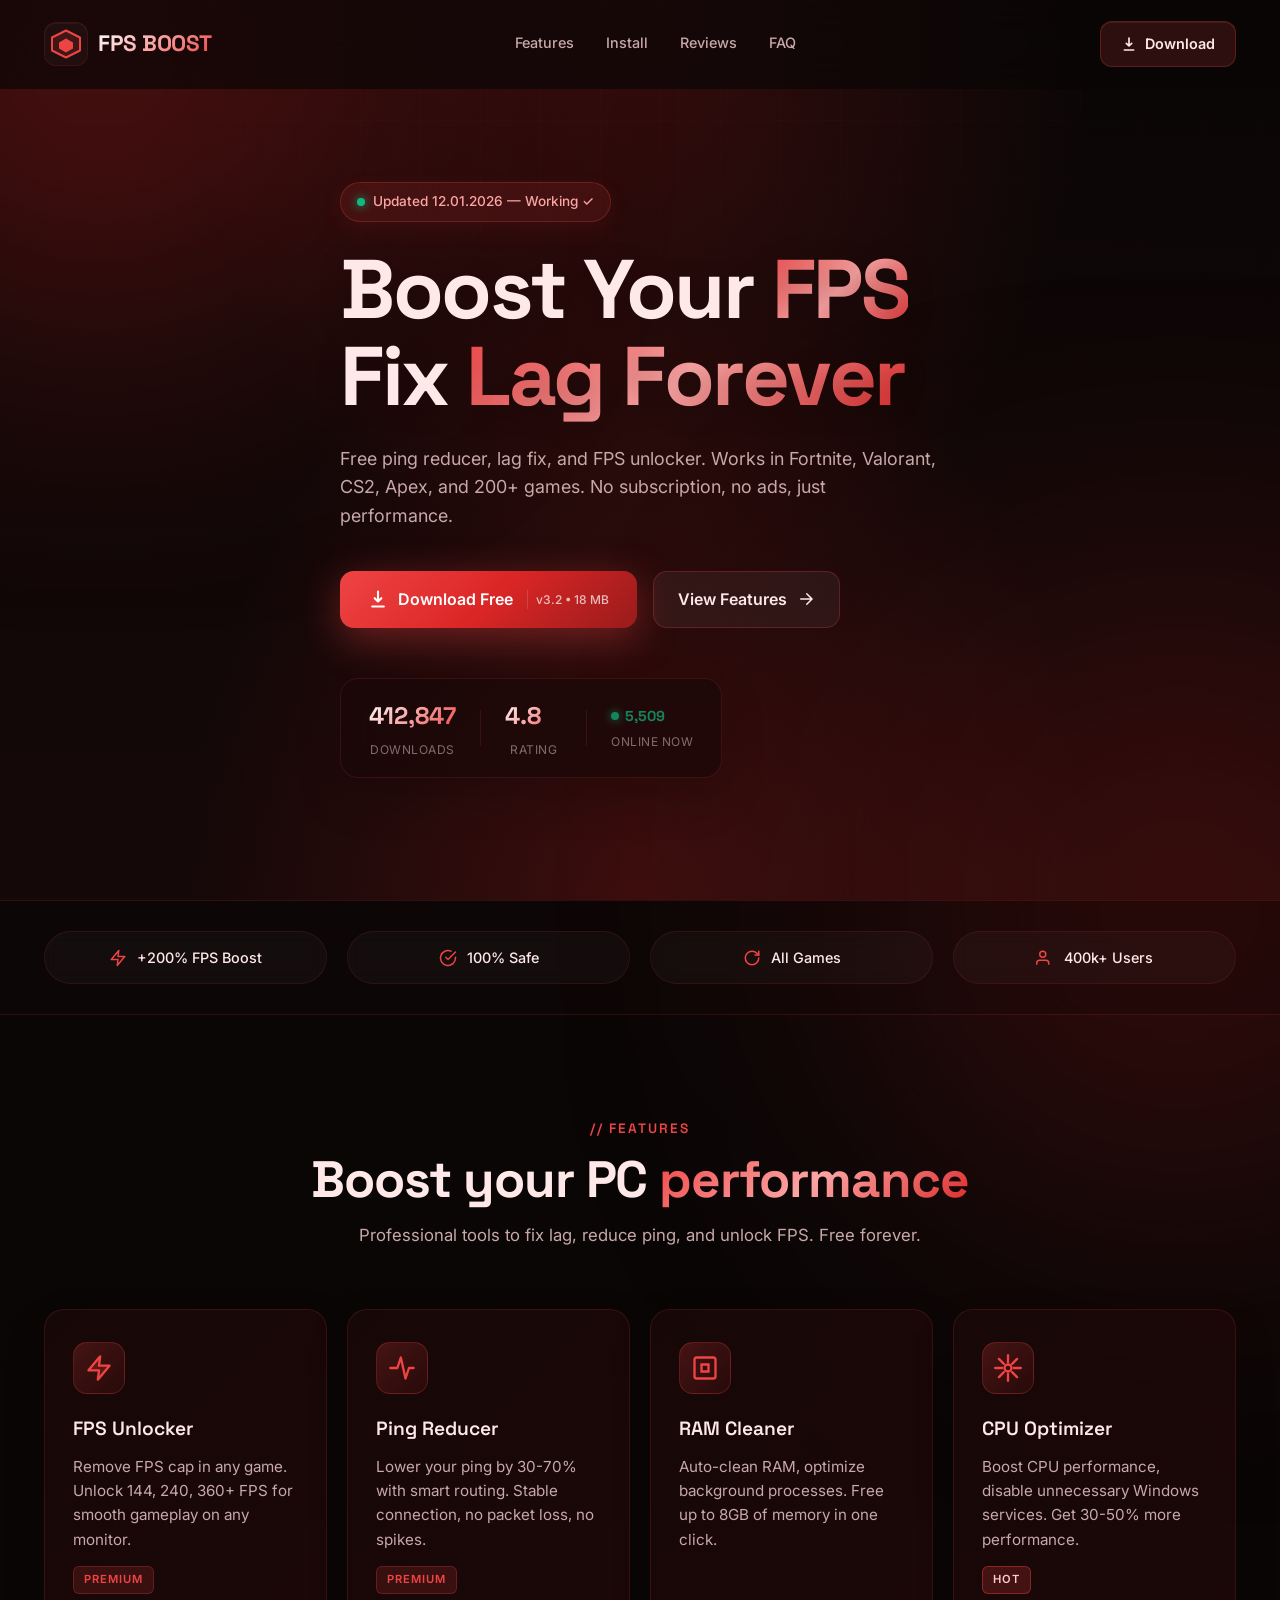
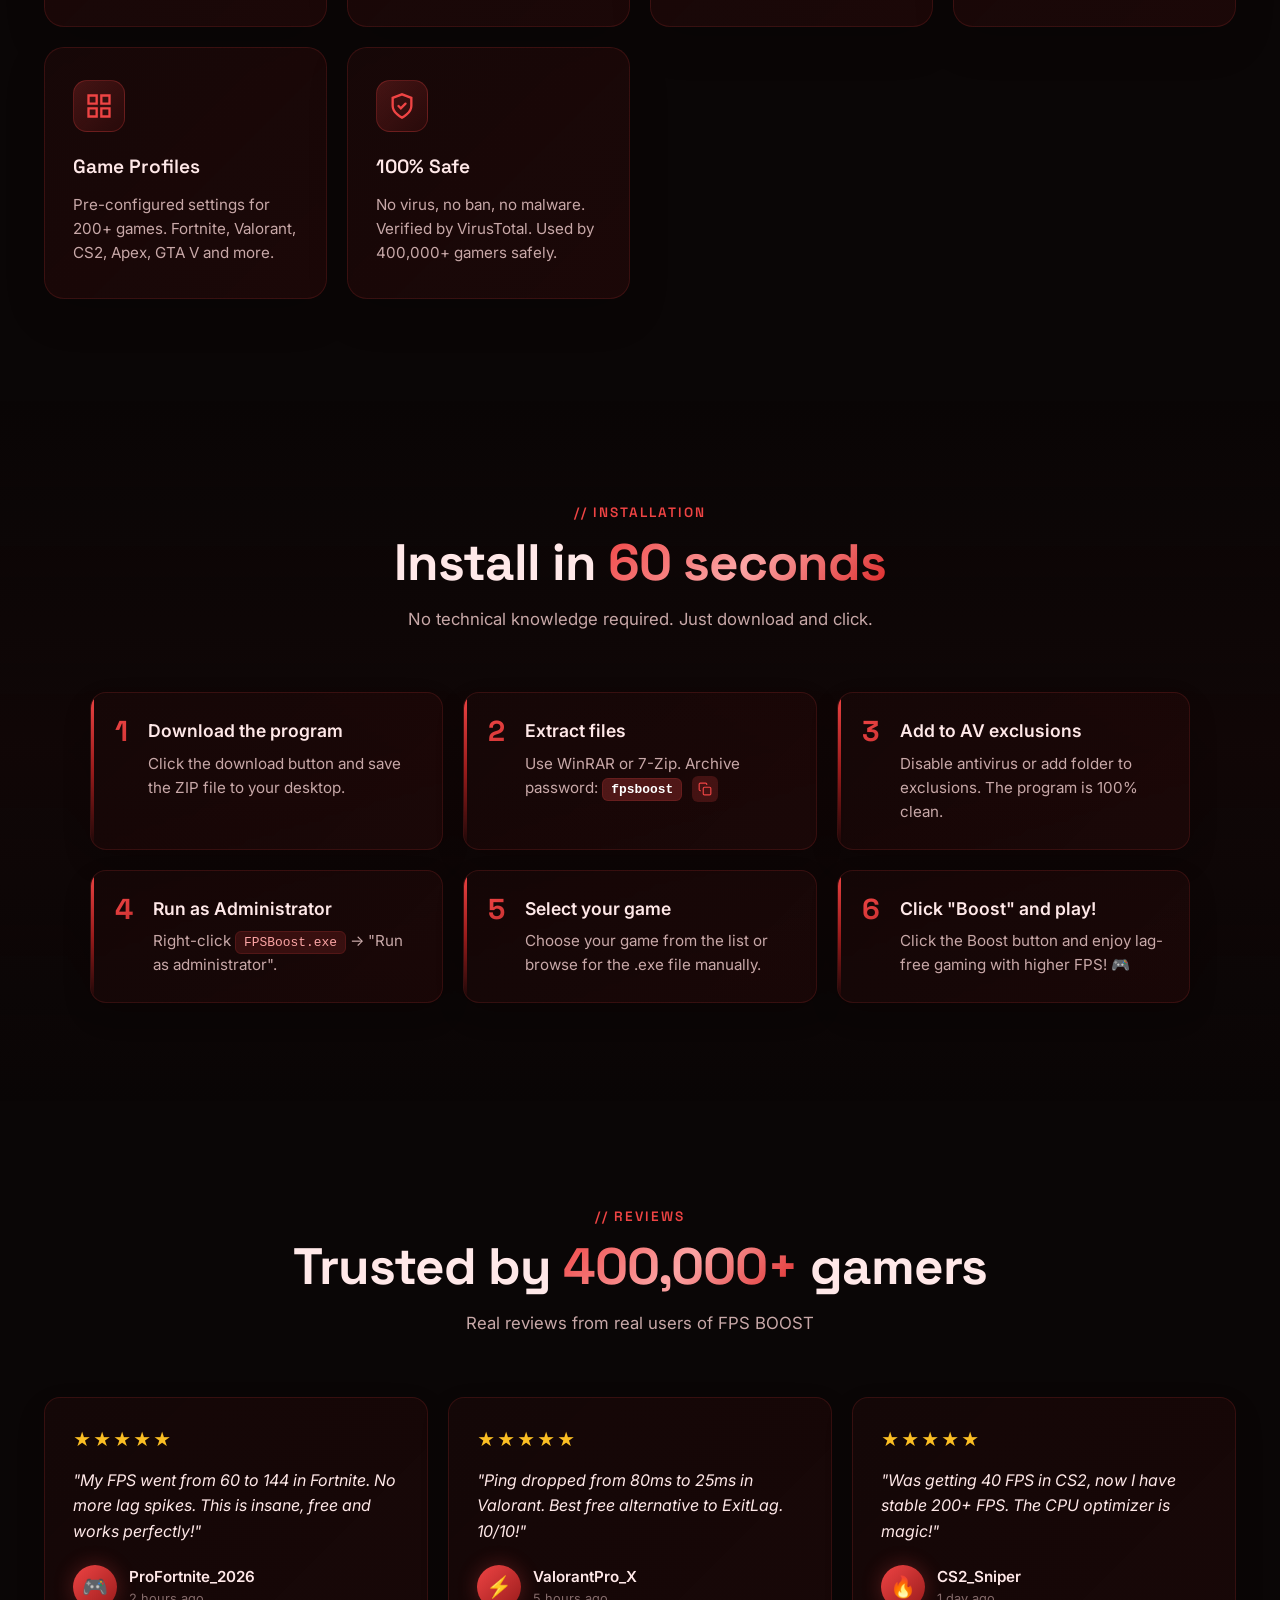
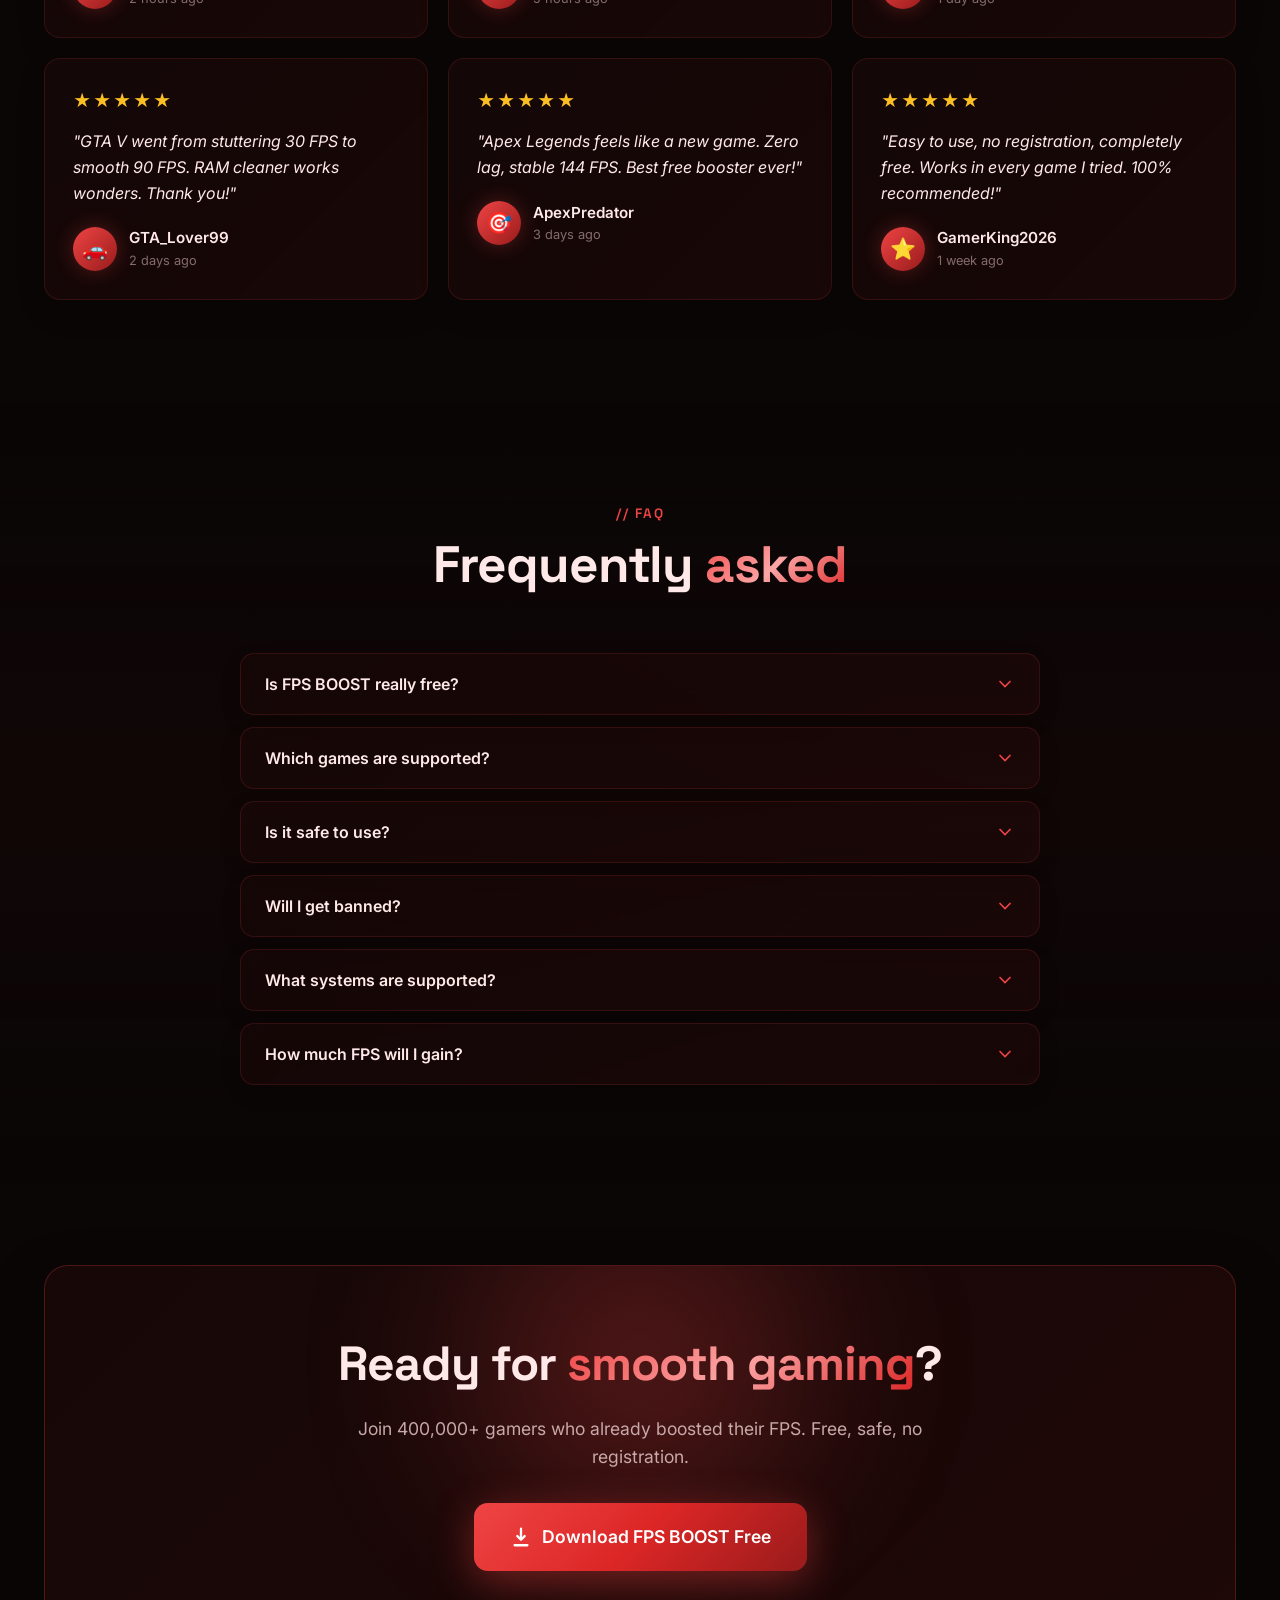
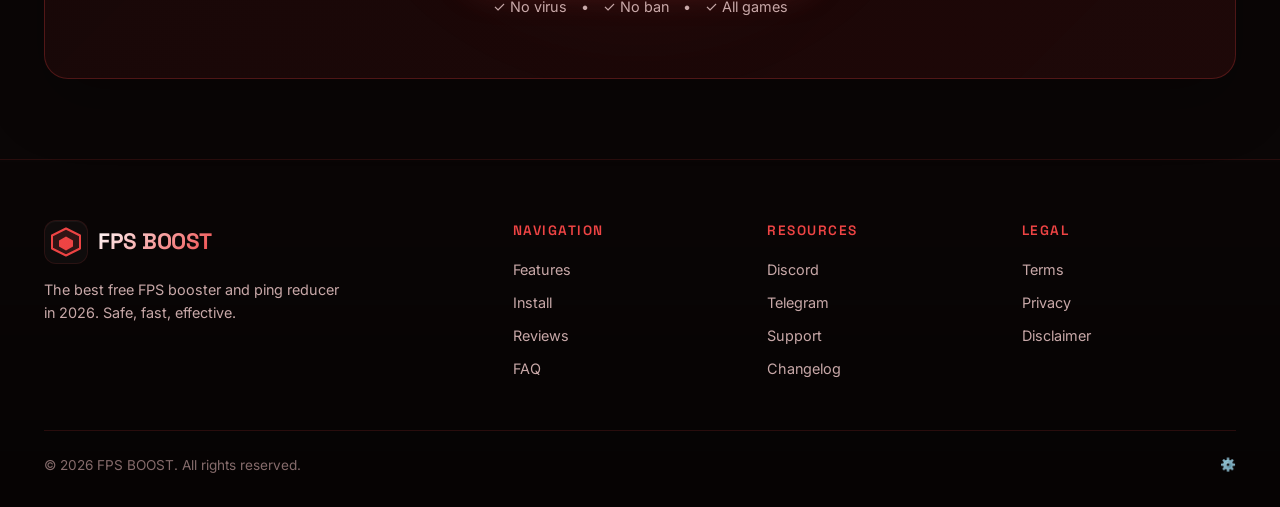
==== commit 00e23cb4: "1" ====
--- a/index.html
+++ b/index.html
@@ -11,551 +11,513 @@
 <link href="https://fonts.googleapis.com/css2?family=Inter:wght@400;500;600;700;800;900&family=Space+Grotesk:wght@500;600;700&display=swap" rel="stylesheet">
 </head>
 <body>
-
 <div class="bg-gradient"></div>
 <div class="bg-grid"></div>
 <div class="bg-orb orb-1"></div>
 <div class="bg-orb orb-2"></div>
-
 <div class="particles">
-  <span></span><span></span><span></span><span></span><span></span>
-  <span></span><span></span><span></span><span></span><span></span>
-</div>
-
+<span></span><span></span><span></span><span></span><span></span>
+<span></span><span></span><span></span><span></span><span></span>
+</div>
 <header class="header" id="header">
-  <div class="container header-inner">
-    <a href="#" class="logo">
-      <span class="logo-icon">
-        <svg width="36" height="36" viewBox="0 0 36 36" fill="none">
-          <defs>
-            <linearGradient id="logoGrad" x1="0" y1="0" x2="36" y2="36">
-              <stop stop-color="#ef4444"/>
-              <stop offset="1" stop-color="#991b1b"/>
-            </linearGradient>
-          </defs>
-          <path d="M18 3L4 10v13l14 7 14-7V10L18 3z" fill="url(#logoGrad)" fill-opacity="0.15" stroke="url(#logoGrad)" stroke-width="2" stroke-linejoin="round"/>
-          <path d="M18 11l-7 4v6l7 4 7-4v-6l-7-4z" fill="url(#logoGrad)"/>
-        </svg>
-      </span>
-      <span class="logo-text">FPS BOOST</span>
-    </a>
-    <nav class="nav">
-      <a href="#features">Features</a>
-      <a href="#instruction">Install</a>
-      <a href="#reviews">Reviews</a>
-      <a href="#faq">FAQ</a>
-    </nav>
-    <a href="#" class="header-cta" id="headerDownload">
-      <svg width="16" height="16" viewBox="0 0 24 24" fill="none">
-        <path d="M12 3v12m0 0l-4-4m4 4l4-4M5 21h14" stroke="currentColor" stroke-width="2.5" stroke-linecap="round"/>
-      </svg>
-      <span>Download</span>
-    </a>
-  </div>
+<div class="container header-inner">
+<a href="#" class="logo">
+<span class="logo-icon">
+<svg width="36" height="36" viewBox="0 -1.5 36 36" fill="none">
+<defs>
+<linearGradient id="logoGrad" x1="0" y1="0" x2="36" y2="36">
+<stop stop-color="#ef4444"/>
+<stop offset="1" stop-color="#991b1b"/>
+</linearGradient>
+</defs>
+<path d="M18 3L4 10v13l14 7 14-7V10L18 3z" fill="url(#logoGrad)" fill-opacity="0.15" stroke="url(#logoGrad)" stroke-width="2" stroke-linejoin="round"/>
+<path d="M18 11l-7 4v6l7 4 7-4v-6l-7-4z" fill="url(#logoGrad)"/>
+</svg>
+</span>
+<span class="logo-text">FPS BOOST</span>
+</a>
+<nav class="nav">
+<a href="#features">Features</a>
+<a href="#instruction">Install</a>
+<a href="#reviews">Reviews</a>
+<a href="#faq">FAQ</a>
+</nav>
+<a href="#" class="header-cta" id="headerDownload">
+<svg width="16" height="16" viewBox="0 0 24 24" fill="none">
+<path d="M12 3v12m0 0l-4-4m4 4l4-4M5 21h14" stroke="currentColor" stroke-width="2.5" stroke-linecap="round"/>
+</svg>
+<span>Download</span>
+</a>
+</div>
 </header>
 
 <section class="hero">
-  <div class="container hero-inner">
-    <div class="hero-content">
-      <div class="hero-badge">
-        <span class="badge-pulse"></span>
-        <span>Updated 12.01.2026 — Working ✓</span>
-      </div>
-
-      <h1 class="hero-title">
-        <span class="hero-line">Boost Your <span class="grad">FPS</span></span>
-        <span class="hero-line">Fix <span class="grad">Lag Forever</span></span>
-      </h1>
-
-      <p class="hero-sub">
-        Free ping reducer, lag fix, and FPS unlocker. Works in Fortnite, Valorant, CS2,
-        Apex, and 200+ games. No subscription, no ads, just performance.
-      </p>
-
-      <div class="hero-actions">
-        <a href="#" class="btn btn-primary" id="heroDownload">
-          <span class="btn-bg"></span>
-          <span class="btn-shine"></span>
-          <span class="btn-content">
-            <svg class="btn-icon" width="20" height="20" viewBox="0 0 24 24" fill="none">
-              <path d="M12 3v12m0 0l-4-4m4 4l4-4M5 21h14" stroke="currentColor" stroke-width="2.5" stroke-linecap="round"/>
-            </svg>
-            <span>Download Free</span>
-            <span class="btn-meta" id="sizeBadge">v3.2 • 18 MB</span>
-          </span>
-        </a>
-        <a href="#features" class="btn btn-ghost">
-          <span>View Features</span>
-          <svg width="18" height="18" viewBox="0 0 24 24" fill="none">
-            <path d="M5 12h14M13 5l7 7-7 7" stroke="currentColor" stroke-width="2" stroke-linecap="round"/>
-          </svg>
-        </a>
-      </div>
-
-      <div class="hero-trust">
-        <div class="trust-item">
-          <div class="trust-num" id="downloadsHero">412,847</div>
-          <div class="trust-label">Downloads</div>
-        </div>
-        <div class="trust-divider"></div>
-        <div class="trust-item">
-          <div class="trust-num">4.8<span>/5</span></div>
-          <div class="trust-label">Rating</div>
-        </div>
-        <div class="trust-divider"></div>
-        <div class="trust-item">
-          <div class="trust-num live">
-            <span class="live-dot"></span>
-            <span id="onlineHero">5,432</span>
-          </div>
-          <div class="trust-label">Online now</div>
-        </div>
-      </div>
-    </div>
-  </div>
+<div class="container hero-inner">
+<div class="hero-content">
+<div class="hero-badge">
+<span class="badge-pulse"></span>
+<span>Updated 12.01.2026 — Working ✓</span>
+</div>
+<h1 class="hero-title">
+<span class="hero-line">Boost Your <span class="grad">FPS</span></span>
+<span class="hero-line">Fix <span class="grad">Lag Forever</span></span>
+</h1>
+<p class="hero-sub">
+Free ping reducer, lag fix, and FPS unlocker. Works in Fortnite, Valorant, CS2,
+Apex, and 200+ games. No subscription, no ads, just performance.
+</p>
+<div class="hero-actions">
+<a href="#" class="btn btn-primary" id="heroDownload">
+<span class="btn-bg"></span>
+<span class="btn-shine"></span>
+<span class="btn-content">
+<svg class="btn-icon" width="20" height="20" viewBox="0 0 24 24" fill="none">
+<path d="M12 3v12m0 0l-4-4m4 4l4-4M5 21h14" stroke="currentColor" stroke-width="2.5" stroke-linecap="round"/>
+</svg>
+<span>Download Free</span>
+<span class="btn-meta" id="sizeBadge">v3.2 • 18 MB</span>
+</span>
+</a>
+<a href="#features" class="btn btn-ghost">
+<span>View Features</span>
+<svg width="18" height="18" viewBox="0 0 24 24" fill="none">
+<path d="M5 12h14M13 5l7 7-7 7" stroke="currentColor" stroke-width="2" stroke-linecap="round"/>
+</svg>
+</a>
+</div>
+<div class="hero-trust">
+<div class="trust-item">
+<div class="trust-num" id="downloadsHero">412,847</div>
+<div class="trust-label">Downloads</div>
+</div>
+<div class="trust-divider"></div>
+<div class="trust-item">
+<div class="trust-num">4.8<span>/5</span></div>
+<div class="trust-label">Rating</div>
+</div>
+<div class="trust-divider"></div>
+<div class="trust-item">
+<div class="trust-num live">
+<span class="live-dot"></span>
+<span id="onlineHero">5,432</span>
+</div>
+<div class="trust-label">Online now</div>
+</div>
+</div>
+</div>
+</div>
 </section>
 
 <section class="trusted">
-  <div class="container">
-    <div class="trusted-grid">
-      <div class="trusted-pill">
-        <svg width="18" height="18" viewBox="0 0 24 24" fill="none">
-          <path d="M13 2L3 14h9l-1 8 10-12h-9l1-8z" stroke="currentColor" stroke-width="2" stroke-linejoin="round"/>
-        </svg>
-        <span>+200% FPS Boost</span>
-      </div>
-      <div class="trusted-pill">
-        <svg width="18" height="18" viewBox="0 0 24 24" fill="none">
-          <path d="M22 11.08V12a10 10 0 11-5.93-9.14" stroke="currentColor" stroke-width="2" stroke-linecap="round"/>
-          <path d="M22 4L12 14.01l-3-3" stroke="currentColor" stroke-width="2" stroke-linecap="round"/>
-        </svg>
-        <span>100% Safe</span>
-      </div>
-      <div class="trusted-pill">
-        <svg width="18" height="18" viewBox="0 0 24 24" fill="none">
-          <path d="M21 12a9 9 0 11-9-9c2.52 0 4.93 1 6.74 2.74L21 8" stroke="currentColor" stroke-width="2" stroke-linecap="round"/>
-          <path d="M21 3v5h-5" stroke="currentColor" stroke-width="2" stroke-linecap="round"/>
-        </svg>
-        <span>All Games</span>
-      </div>
-      <div class="trusted-pill">
-        <svg width="18" height="18" viewBox="0 0 24 24" fill="none">
-          <path d="M17 21v-2a4 4 0 00-4-4H5a4 4 0 00-4 4v2" stroke="currentColor" stroke-width="2"/>
-          <circle cx="9" cy="7" r="4" stroke="currentColor" stroke-width="2"/>
-        </svg>
-        <span>400k+ Users</span>
-      </div>
-    </div>
-  </div>
+<div class="container">
+<div class="trusted-grid">
+<div class="trusted-pill">
+<svg width="18" height="18" viewBox="0 0 24 24" fill="none">
+<path d="M13 2L3 14h9l-1 8 10-12h-9l1-8z" stroke="currentColor" stroke-width="2" stroke-linejoin="round"/>
+</svg>
+<span>+200% FPS Boost</span>
+</div>
+<div class="trusted-pill">
+<svg width="18" height="18" viewBox="0 0 24 24" fill="none">
+<path d="M22 11.08V12a10 10 0 11-5.93-9.14" stroke="currentColor" stroke-width="2" stroke-linecap="round"/>
+<path d="M22 4L12 14.01l-3-3" stroke="currentColor" stroke-width="2" stroke-linecap="round"/>
+</svg>
+<span>100% Safe</span>
+</div>
+<div class="trusted-pill">
+<svg width="18" height="18" viewBox="0 0 24 24" fill="none">
+<path d="M21 12a9 9 0 11-9-9c2.52 0 4.93 1 6.74 2.74L21 8" stroke="currentColor" stroke-width="2" stroke-linecap="round"/>
+<path d="M21 3v5h-5" stroke="currentColor" stroke-width="2" stroke-linecap="round"/>
+</svg>
+<span>All Games</span>
+</div>
+<div class="trusted-pill">
+<svg width="18" height="18" viewBox="0 0 24 24" fill="none">
+<path d="M17 21v-2a4 4 0 00-4-4H5a4 4 0 00-4 4v2" stroke="currentColor" stroke-width="2"/>
+<circle cx="9" cy="7" r="4" stroke="currentColor" stroke-width="2"/>
+</svg>
+<span>400k+ Users</span>
+</div>
+</div>
+</div>
 </section>
 
 <section class="section" id="features">
-  <div class="container">
-    <div class="section-head">
-      <span class="section-tag">// FEATURES</span>
-      <h2 class="section-title">Boost your PC <span class="grad">performance</span></h2>
-      <p class="section-sub">Professional tools to fix lag, reduce ping, and unlock FPS. Free forever.</p>
-    </div>
-
-    <div class="features-grid">
-      <div class="feature-card">
-        <div class="feature-icon">
-          <svg width="28" height="28" viewBox="0 0 24 24" fill="none">
-            <path d="M13 2L3 14h9l-1 8 10-12h-9l1-8z" fill="currentColor" fill-opacity="0.2" stroke="currentColor" stroke-width="2" stroke-linejoin="round"/>
-          </svg>
-        </div>
-        <h3>FPS Unlocker</h3>
-        <p>Remove FPS cap in any game. Unlock 144, 240, 360+ FPS for smooth gameplay on any monitor.</p>
-        <span class="feature-tag">Premium</span>
-      </div>
-
-      <div class="feature-card">
-        <div class="feature-icon">
-          <svg width="28" height="28" viewBox="0 0 24 24" fill="none">
-            <path d="M2 12h6l3-9 4 18 3-9h4" stroke="currentColor" stroke-width="2" stroke-linecap="round" stroke-linejoin="round"/>
-          </svg>
-        </div>
-        <h3>Ping Reducer</h3>
-        <p>Lower your ping by 30-70% with smart routing. Stable connection, no packet loss, no spikes.</p>
-        <span class="feature-tag">Premium</span>
-      </div>
-
-      <div class="feature-card">
-        <div class="feature-icon">
-          <svg width="28" height="28" viewBox="0 0 24 24" fill="none">
-            <rect x="3" y="3" width="18" height="18" rx="2" stroke="currentColor" stroke-width="2"/>
-            <path d="M9 9h6v6H9z" stroke="currentColor" stroke-width="2"/>
-          </svg>
-        </div>
-        <h3>RAM Cleaner</h3>
-        <p>Auto-clean RAM, optimize background processes. Free up to 8GB of memory in one click.</p>
-      </div>
-
-      <div class="feature-card">
-        <div class="feature-icon">
-          <svg width="28" height="28" viewBox="0 0 24 24" fill="none">
-            <circle cx="12" cy="12" r="3" stroke="currentColor" stroke-width="2"/>
-            <path d="M12 1v6M12 17v6M4.22 4.22l4.24 4.24M15.54 15.54l4.24 4.24M1 12h6M17 12h6M4.22 19.78l4.24-4.24M15.54 8.46l4.24-4.24" stroke="currentColor" stroke-width="2" stroke-linecap="round"/>
-          </svg>
-        </div>
-        <h3>CPU Optimizer</h3>
-        <p>Boost CPU performance, disable unnecessary Windows services. Get 30-50% more performance.</p>
-        <span class="feature-tag hot">HOT</span>
-      </div>
-
-      <div class="feature-card">
-        <div class="feature-icon">
-          <svg width="28" height="28" viewBox="0 0 24 24" fill="none">
-            <path d="M3 3h7v7H3zM14 3h7v7h-7zM14 14h7v7h-7zM3 14h7v7H3z" stroke="currentColor" stroke-width="2"/>
-          </svg>
-        </div>
-        <h3>Game Profiles</h3>
-        <p>Pre-configured settings for 200+ games. Fortnite, Valorant, CS2, Apex, GTA V and more.</p>
-      </div>
-
-      <div class="feature-card">
-        <div class="feature-icon">
-          <svg width="28" height="28" viewBox="0 0 24 24" fill="none">
-            <path d="M12 22s8-4 8-10V5l-8-3-8 3v7c0 6 8 10 8 10z" stroke="currentColor" stroke-width="2"/>
-            <path d="M9 12l2 2 4-4" stroke="currentColor" stroke-width="2" stroke-linecap="round"/>
-          </svg>
-        </div>
-        <h3>100% Safe</h3>
-        <p>No virus, no ban, no malware. Verified by VirusTotal. Used by 400,000+ gamers safely.</p>
-      </div>
-    </div>
-  </div>
+<div class="container">
+<div class="section-head">
+<span class="section-tag">// FEATURES</span>
+<h2 class="section-title">Boost your PC <span class="grad">performance</span></h2>
+<p class="section-sub">Professional tools to fix lag, reduce ping, and unlock FPS. Free forever.</p>
+</div>
+<div class="features-grid">
+<div class="feature-card">
+<div class="feature-icon">
+<svg width="28" height="28" viewBox="0 0 24 24" fill="none">
+<path d="M13 2L3 14h9l-1 8 10-12h-9l1-8z" fill="currentColor" fill-opacity="0.2" stroke="currentColor" stroke-width="2" stroke-linejoin="round"/>
+</svg>
+</div>
+<h3>FPS Unlocker</h3>
+<p>Remove FPS cap in any game. Unlock 144, 240, 360+ FPS for smooth gameplay on any monitor.</p>
+<span class="feature-tag">Premium</span>
+</div>
+<div class="feature-card">
+<div class="feature-icon">
+<svg width="28" height="28" viewBox="0 0 24 24" fill="none">
+<path d="M2 12h6l3-9 4 18 3-9h4" stroke="currentColor" stroke-width="2" stroke-linecap="round" stroke-linejoin="round"/>
+</svg>
+</div>
+<h3>Ping Reducer</h3>
+<p>Lower your ping by 30-70% with smart routing. Stable connection, no packet loss, no spikes.</p>
+<span class="feature-tag">Premium</span>
+</div>
+<div class="feature-card">
+<div class="feature-icon">
+<svg width="28" height="28" viewBox="0 0 24 24" fill="none">
+<rect x="3" y="3" width="18" height="18" rx="2" stroke="currentColor" stroke-width="2"/>
+<path d="M9 9h6v6H9z" stroke="currentColor" stroke-width="2"/>
+</svg>
+</div>
+<h3>RAM Cleaner</h3>
+<p>Auto-clean RAM, optimize background processes. Free up to 8GB of memory in one click.</p>
+</div>
+<div class="feature-card">
+<div class="feature-icon">
+<svg width="28" height="28" viewBox="0 0 24 24" fill="none">
+<circle cx="12" cy="12" r="3" stroke="currentColor" stroke-width="2"/>
+<path d="M12 1v6M12 17v6M4.22 4.22l4.24 4.24M15.54 15.54l4.24 4.24M1 12h6M17 12h6M4.22 19.78l4.24-4.24M15.54 8.46l4.24-4.24" stroke="currentColor" stroke-width="2" stroke-linecap="round"/>
+</svg>
+</div>
+<h3>CPU Optimizer</h3>
+<p>Boost CPU performance, disable unnecessary Windows services. Get 30-50% more performance.</p>
+<span class="feature-tag hot">HOT</span>
+</div>
+<div class="feature-card">
+<div class="feature-icon">
+<svg width="28" height="28" viewBox="0 0 24 24" fill="none">
+<path d="M3 3h7v7H3zM14 3h7v7h-7zM14 14h7v7h-7zM3 14h7v7H3z" stroke="currentColor" stroke-width="2"/>
+</svg>
+</div>
+<h3>Game Profiles</h3>
+<p>Pre-configured settings for 200+ games. Fortnite, Valorant, CS2, Apex, GTA V and more.</p>
+</div>
+<div class="feature-card">
+<div class="feature-icon">
+<svg width="28" height="28" viewBox="0 0 24 24" fill="none">
+<path d="M12 22s8-4 8-10V5l-8-3-8 3v7c0 6 8 10 8 10z" stroke="currentColor" stroke-width="2"/>
+<path d="M9 12l2 2 4-4" stroke="currentColor" stroke-width="2" stroke-linecap="round"/>
+</svg>
+</div>
+<h3>100% Safe</h3>
+<p>No virus, no ban, no malware. Verified by VirusTotal. Used by 400,000+ gamers safely.</p>
+</div>
+</div>
+</div>
 </section>
 
 <section class="section section-alt" id="instruction">
-  <div class="container">
-    <div class="section-head">
-      <span class="section-tag">// INSTALLATION</span>
-      <h2 class="section-title">Install in <span class="grad">60 seconds</span></h2>
-      <p class="section-sub">No technical knowledge required. Just download and click.</p>
-    </div>
-
-    <div class="steps">
-      <div class="step">
-        <div class="step-num">1</div>
-        <div class="step-body">
-          <h3>Download the program</h3>
-          <p>Click the download button and save the ZIP file to your desktop.</p>
-        </div>
-      </div>
-
-      <div class="step">
-        <div class="step-num">2</div>
-        <div class="step-body">
-          <h3>Extract files</h3>
-          <p>Use WinRAR or 7-Zip. Archive password:
-            <code class="pwd-code" id="passwordDisplay">fpsboost</code>
-            <button class="copy-btn" data-target="passwordDisplay" title="Copy">
-              <svg width="14" height="14" viewBox="0 0 24 24" fill="none">
-                <rect x="9" y="9" width="13" height="13" rx="2" stroke="currentColor" stroke-width="2"/>
-                <path d="M5 15H4a2 2 0 01-2-2V4a2 2 0 012-2h9a2 2 0 012 2v1" stroke="currentColor" stroke-width="2"/>
-              </svg>
-            </button>
-          </p>
-        </div>
-      </div>
-
-      <div class="step">
-        <div class="step-num">3</div>
-        <div class="step-body">
-          <h3>Add to AV exclusions</h3>
-          <p>Disable antivirus or add folder to exclusions. The program is 100% clean.</p>
-        </div>
-      </div>
-
-      <div class="step">
-        <div class="step-num">4</div>
-        <div class="step-body">
-          <h3>Run as Administrator</h3>
-          <p>Right-click <code>FPSBoost.exe</code> → "Run as administrator".</p>
-        </div>
-      </div>
-
-      <div class="step">
-        <div class="step-num">5</div>
-        <div class="step-body">
-          <h3>Select your game</h3>
-          <p>Choose your game from the list or browse for the .exe file manually.</p>
-        </div>
-      </div>
-
-      <div class="step">
-        <div class="step-num">6</div>
-        <div class="step-body">
-          <h3>Click "Boost" and play!</h3>
-          <p>Click the Boost button and enjoy lag-free gaming with higher FPS! 🎮</p>
-        </div>
-      </div>
-    </div>
-  </div>
+<div class="container">
+<div class="section-head">
+<span class="section-tag">// INSTALLATION</span>
+<h2 class="section-title">Install in <span class="grad">60 seconds</span></h2>
+<p class="section-sub">No technical knowledge required. Just download and click.</p>
+</div>
+<div class="steps">
+<div class="step">
+<div class="step-num">1</div>
+<div class="step-body">
+<h3>Download the program</h3>
+<p>Click the download button and save the ZIP file to your desktop.</p>
+</div>
+</div>
+<div class="step">
+<div class="step-num">2</div>
+<div class="step-body">
+<h3>Extract files</h3>
+<p>Use WinRAR or 7-Zip. Archive password:
+<code class="pwd-code" id="passwordDisplay">fpsboost</code>
+<button class="copy-btn" data-target="passwordDisplay" title="Copy">
+<svg width="14" height="14" viewBox="0 0 24 24" fill="none">
+<rect x="9" y="9" width="13" height="13" rx="2" stroke="currentColor" stroke-width="2"/>
+<path d="M5 15H4a2 2 0 01-2-2V4a2 2 0 012-2h9a2 2 0 012 2v1" stroke="currentColor" stroke-width="2"/>
+</svg>
+</button>
+</p>
+</div>
+</div>
+<div class="step">
+<div class="step-num">3</div>
+<div class="step-body">
+<h3>Add to AV exclusions</h3>
+<p>Disable antivirus or add folder to exclusions. The program is 100% clean.</p>
+</div>
+</div>
+<div class="step">
+<div class="step-num">4</div>
+<div class="step-body">
+<h3>Run as Administrator</h3>
+<p>Right-click <code>FPSBoost.exe</code> → "Run as administrator".</p>
+</div>
+</div>
+<div class="step">
+<div class="step-num">5</div>
+<div class="step-body">
+<h3>Select your game</h3>
+<p>Choose your game from the list or browse for the .exe file manually.</p>
+</div>
+</div>
+<div class="step">
+<div class="step-num">6</div>
+<div class="step-body">
+<h3>Click "Boost" and play!</h3>
+<p>Click the Boost button and enjoy lag-free gaming with higher FPS! 🎮</p>
+</div>
+</div>
+</div>
+</div>
 </section>
 
 <section class="section" id="reviews">
-  <div class="container">
-    <div class="section-head">
-      <span class="section-tag">// REVIEWS</span>
-      <h2 class="section-title">Trusted by <span class="grad">400,000+</span> gamers</h2>
-      <p class="section-sub">Real reviews from real users of FPS BOOST</p>
-    </div>
-
-    <div class="reviews-grid" id="reviewsGrid">
-      <div class="review-card">
-        <div class="review-stars">★★★★★</div>
-        <p class="review-text">"My FPS went from 60 to 144 in Fortnite. No more lag spikes. This is insane, free and works perfectly!"</p>
-        <div class="review-author">
-          <div class="review-avatar">🎮</div>
-          <div class="review-info">
-            <div class="review-name">ProFortnite_2026</div>
-            <div class="review-date">2 hours ago</div>
-          </div>
-        </div>
-      </div>
-
-      <div class="review-card">
-        <div class="review-stars">★★★★★</div>
-        <p class="review-text">"Ping dropped from 80ms to 25ms in Valorant. Best free alternative to ExitLag. 10/10!"</p>
-        <div class="review-author">
-          <div class="review-avatar">⚡</div>
-          <div class="review-info">
-            <div class="review-name">ValorantPro_X</div>
-            <div class="review-date">5 hours ago</div>
-          </div>
-        </div>
-      </div>
-
-      <div class="review-card">
-        <div class="review-stars">★★★★★</div>
-        <p class="review-text">"Was getting 40 FPS in CS2, now I have stable 200+ FPS. The CPU optimizer is magic!"</p>
-        <div class="review-author">
-          <div class="review-avatar">🔥</div>
-          <div class="review-info">
-            <div class="review-name">CS2_Sniper</div>
-            <div class="review-date">1 day ago</div>
-          </div>
-        </div>
-      </div>
-
-      <div class="review-card">
-        <div class="review-stars">★★★★★</div>
-        <p class="review-text">"GTA V went from stuttering 30 FPS to smooth 90 FPS. RAM cleaner works wonders. Thank you!"</p>
-        <div class="review-author">
-          <div class="review-avatar">🚗</div>
-          <div class="review-info">
-            <div class="review-name">GTA_Lover99</div>
-            <div class="review-date">2 days ago</div>
-          </div>
-        </div>
-      </div>
-
-      <div class="review-card">
-        <div class="review-stars">★★★★★</div>
-        <p class="review-text">"Apex Legends feels like a new game. Zero lag, stable 144 FPS. Best free booster ever!"</p>
-        <div class="review-author">
-          <div class="review-avatar">🎯</div>
-          <div class="review-info">
-            <div class="review-name">ApexPredator</div>
-            <div class="review-date">3 days ago</div>
-          </div>
-        </div>
-      </div>
-
-      <div class="review-card">
-        <div class="review-stars">★★★★★</div>
-        <p class="review-text">"Easy to use, no registration, completely free. Works in every game I tried. 100% recommended!"</p>
-        <div class="review-author">
-          <div class="review-avatar">⭐</div>
-          <div class="review-info">
-            <div class="review-name">GamerKing2026</div>
-            <div class="review-date">1 week ago</div>
-          </div>
-        </div>
-      </div>
-    </div>
-  </div>
+<div class="container">
+<div class="section-head">
+<span class="section-tag">// REVIEWS</span>
+<h2 class="section-title">Trusted by <span class="grad">400,000+</span> gamers</h2>
+<p class="section-sub">Real reviews from real users of FPS BOOST</p>
+</div>
+<div class="reviews-grid" id="reviewsGrid">
+<div class="review-card">
+<div class="review-stars">★★★★★</div>
+<p class="review-text">"My FPS went from 60 to 144 in Fortnite. No more lag spikes. This is insane, free and works perfectly!"</p>
+<div class="review-author">
+<div class="review-avatar">🎮</div>
+<div class="review-info">
+<div class="review-name">ProFortnite_2026</div>
+<div class="review-date">2 hours ago</div>
+</div>
+</div>
+</div>
+<div class="review-card">
+<div class="review-stars">★★★★★</div>
+<p class="review-text">"Ping dropped from 80ms to 25ms in Valorant. Best free alternative to ExitLag. 10/10!"</p>
+<div class="review-author">
+<div class="review-avatar">⚡</div>
+<div class="review-info">
+<div class="review-name">ValorantPro_X</div>
+<div class="review-date">5 hours ago</div>
+</div>
+</div>
+</div>
+<div class="review-card">
+<div class="review-stars">★★★★★</div>
+<p class="review-text">"Was getting 40 FPS in CS2, now I have stable 200+ FPS. The CPU optimizer is magic!"</p>
+<div class="review-author">
+<div class="review-avatar">🔥</div>
+<div class="review-info">
+<div class="review-name">CS2_Sniper</div>
+<div class="review-date">1 day ago</div>
+</div>
+</div>
+</div>
+<div class="review-card">
+<div class="review-stars">★★★★★</div>
+<p class="review-text">"GTA V went from stuttering 30 FPS to smooth 90 FPS. RAM cleaner works wonders. Thank you!"</p>
+<div class="review-author">
+<div class="review-avatar">🚗</div>
+<div class="review-info">
+<div class="review-name">GTA_Lover99</div>
+<div class="review-date">2 days ago</div>
+</div>
+</div>
+</div>
+<div class="review-card">
+<div class="review-stars">★★★★★</div>
+<p class="review-text">"Apex Legends feels like a new game. Zero lag, stable 144 FPS. Best free booster ever!"</p>
+<div class="review-author">
+<div class="review-avatar">🎯</div>
+<div class="review-info">
+<div class="review-name">ApexPredator</div>
+<div class="review-date">3 days ago</div>
+</div>
+</div>
+</div>
+<div class="review-card">
+<div class="review-stars">★★★★★</div>
+<p class="review-text">"Easy to use, no registration, completely free. Works in every game I tried. 100% recommended!"</p>
+<div class="review-author">
+<div class="review-avatar">⭐</div>
+<div class="review-info">
+<div class="review-name">GamerKing2026</div>
+<div class="review-date">1 week ago</div>
+</div>
+</div>
+</div>
+</div>
+</div>
 </section>
 
 <section class="section section-alt" id="faq">
-  <div class="container">
-    <div class="section-head">
-      <span class="section-tag">// FAQ</span>
-      <h2 class="section-title">Frequently <span class="grad">asked</span></h2>
-    </div>
-
-    <div class="faq-list">
-      <div class="faq-item">
-        <button class="faq-q">
-          <span>Is FPS BOOST really free?</span>
-          <svg width="20" height="20" viewBox="0 0 24 24" fill="none">
-            <path d="M6 9l6 6 6-6" stroke="currentColor" stroke-width="2" stroke-linecap="round"/>
-          </svg>
-        </button>
-        <div class="faq-a"><p>Yes, 100% free. No hidden payments, no subscriptions, no ads. Just download and use.</p></div>
-      </div>
-
-      <div class="faq-item">
-        <button class="faq-q">
-          <span>Which games are supported?</span>
-          <svg width="20" height="20" viewBox="0 0 24 24" fill="none">
-            <path d="M6 9l6 6 6-6" stroke="currentColor" stroke-width="2" stroke-linecap="round"/>
-          </svg>
-        </button>
-        <div class="faq-a"><p>FPS BOOST works with 200+ games including Fortnite, Valorant, CS2, Apex Legends, GTA V, Minecraft, Roblox, and more.</p></div>
-      </div>
-
-      <div class="faq-item">
-        <button class="faq-q">
-          <span>Is it safe to use?</span>
-          <svg width="20" height="20" viewBox="0 0 24 24" fill="none">
-            <path d="M6 9l6 6 6-6" stroke="currentColor" stroke-width="2" stroke-linecap="round"/>
-          </svg>
-        </button>
-        <div class="faq-a"><p>Absolutely. FPS BOOST is verified by VirusTotal and has been used by 400,000+ gamers without any issues.</p></div>
-      </div>
-
-      <div class="faq-item">
-        <button class="faq-q">
-          <span>Will I get banned?</span>
-          <svg width="20" height="20" viewBox="0 0 24 24" fill="none">
-            <path d="M6 9l6 6 6-6" stroke="currentColor" stroke-width="2" stroke-linecap="round"/>
-          </svg>
-        </button>
-        <div class="faq-a"><p>No. FPS BOOST only optimizes your system performance. It doesn't interact with game files or anti-cheat. 100% safe.</p></div>
-      </div>
-
-      <div class="faq-item">
-        <button class="faq-q">
-          <span>What systems are supported?</span>
-          <svg width="20" height="20" viewBox="0 0 24 24" fill="none">
-            <path d="M6 9l6 6 6-6" stroke="currentColor" stroke-width="2" stroke-linecap="round"/>
-          </svg>
-        </button>
-        <div class="faq-a"><p>Windows 10 and Windows 11 (64-bit). Works on both weak and powerful PCs. Minimum 4GB RAM required.</p></div>
-      </div>
-
-      <div class="faq-item">
-        <button class="faq-q">
-          <span>How much FPS will I gain?</span>
-          <svg width="20" height="20" viewBox="0 0 24 24" fill="none">
-            <path d="M6 9l6 6 6-6" stroke="currentColor" stroke-width="2" stroke-linecap="round"/>
-          </svg>
-        </button>
-        <div class="faq-a"><p>On average, users report 50-200% FPS boost depending on their system. Ping reduction is typically 30-70%.</p></div>
-      </div>
-    </div>
-  </div>
+<div class="container">
+<div class="section-head">
+<span class="section-tag">// FAQ</span>
+<h2 class="section-title">Frequently <span class="grad">asked</span></h2>
+</div>
+<div class="faq-list">
+<div class="faq-item">
+<button class="faq-q">
+<span>Is FPS BOOST really free?</span>
+<svg width="20" height="20" viewBox="0 0 24 24" fill="none">
+<path d="M6 9l6 6 6-6" stroke="currentColor" stroke-width="2" stroke-linecap="round"/>
+</svg>
+</button>
+<div class="faq-a"><p>Yes, 100% free. No hidden payments, no subscriptions, no ads. Just download and use.</p></div>
+</div>
+<div class="faq-item">
+<button class="faq-q">
+<span>Which games are supported?</span>
+<svg width="20" height="20" viewBox="0 0 24 24" fill="none">
+<path d="M6 9l6 6 6-6" stroke="currentColor" stroke-width="2" stroke-linecap="round"/>
+</svg>
+</button>
+<div class="faq-a"><p>FPS BOOST works with 200+ games including Fortnite, Valorant, CS2, Apex Legends, GTA V, Minecraft, Roblox, and more.</p></div>
+</div>
+<div class="faq-item">
+<button class="faq-q">
+<span>Is it safe to use?</span>
+<svg width="20" height="20" viewBox="0 0 24 24" fill="none">
+<path d="M6 9l6 6 6-6" stroke="currentColor" stroke-width="2" stroke-linecap="round"/>
+</svg>
+</button>
+<div class="faq-a"><p>Absolutely. FPS BOOST is verified by VirusTotal and has been used by 400,000+ gamers without any issues.</p></div>
+</div>
+<div class="faq-item">
+<button class="faq-q">
+<span>Will I get banned?</span>
+<svg width="20" height="20" viewBox="0 0 24 24" fill="none">
+<path d="M6 9l6 6 6-6" stroke="currentColor" stroke-width="2" stroke-linecap="round"/>
+</svg>
+</button>
+<div class="faq-a"><p>No. FPS BOOST only optimizes your system performance. It doesn't interact with game files or anti-cheat. 100% safe.</p></div>
+</div>
+<div class="faq-item">
+<button class="faq-q">
+<span>What systems are supported?</span>
+<svg width="20" height="20" viewBox="0 0 24 24" fill="none">
+<path d="M6 9l6 6 6-6" stroke="currentColor" stroke-width="2" stroke-linecap="round"/>
+</svg>
+</button>
+<div class="faq-a"><p>Windows 10 and Windows 11 (64-bit). Works on both weak and powerful PCs. Minimum 4GB RAM required.</p></div>
+</div>
+<div class="faq-item">
+<button class="faq-q">
+<span>How much FPS will I gain?</span>
+<svg width="20" height="20" viewBox="0 0 24 24" fill="none">
+<path d="M6 9l6 6 6-6" stroke="currentColor" stroke-width="2" stroke-linecap="round"/>
+</svg>
+</button>
+<div class="faq-a"><p>On average, users report 50-200% FPS boost depending on their system. Ping reduction is typically 30-70%.</p></div>
+</div>
+</div>
+</div>
 </section>
 
 <section class="cta-section">
-  <div class="container">
-    <div class="cta-card">
-      <div class="cta-glow"></div>
-      <h2 class="cta-title">Ready for <span class="grad">smooth gaming</span>?</h2>
-      <p class="cta-sub">Join 400,000+ gamers who already boosted their FPS. Free, safe, no registration.</p>
-      <a href="#" class="btn btn-primary btn-large" id="ctaDownload">
-        <span class="btn-bg"></span>
-        <span class="btn-shine"></span>
-        <span class="btn-content">
-          <svg class="btn-icon" width="22" height="22" viewBox="0 0 24 24" fill="none">
-            <path d="M12 3v12m0 0l-4-4m4 4l4-4M5 21h14" stroke="currentColor" stroke-width="2.5" stroke-linecap="round"/>
-          </svg>
-          <span>Download FPS BOOST Free</span>
-        </span>
-      </a>
-      <div class="cta-meta">
-        <span>✓ No virus</span>
-        <span>•</span>
-        <span>✓ No ban</span>
-        <span>•</span>
-        <span>✓ All games</span>
-      </div>
-    </div>
-  </div>
+<div class="container">
+<div class="cta-card">
+<div class="cta-glow"></div>
+<h2 class="cta-title">Ready for <span class="grad">smooth gaming</span>?</h2>
+<p class="cta-sub">Join 400,000+ gamers who already boosted their FPS. Free, safe, no registration.</p>
+<a href="#" class="btn btn-primary btn-large" id="ctaDownload">
+<span class="btn-bg"></span>
+<span class="btn-shine"></span>
+<span class="btn-content">
+<svg class="btn-icon" width="22" height="22" viewBox="0 0 24 24" fill="none">
+<path d="M12 3v12m0 0l-4-4m4 4l4-4M5 21h14" stroke="currentColor" stroke-width="2.5" stroke-linecap="round"/>
+</svg>
+<span>Download FPS BOOST Free</span>
+</span>
+</a>
+<div class="cta-meta">
+<span>✓ No virus</span>
+<span>•</span>
+<span>✓ No ban</span>
+<span>•</span>
+<span>✓ All games</span>
+</div>
+</div>
+</div>
 </section>
 
 <footer class="footer">
-  <div class="container">
-    <div class="footer-grid">
-      <div class="footer-col">
-        <div class="logo">
-          <span class="logo-icon">
-            <svg width="32" height="32" viewBox="0 0 36 36" fill="none">
-              <path d="M18 3L4 10v13l14 7 14-7V10L18 3z" fill="url(#logoGrad)" fill-opacity="0.15" stroke="url(#logoGrad)" stroke-width="2" stroke-linejoin="round"/>
-              <path d="M18 11l-7 4v6l7 4 7-4v-6l-7-4z" fill="url(#logoGrad)"/>
-            </svg>
-          </span>
-          <span class="logo-text">FPS BOOST</span>
-        </div>
-        <p class="footer-desc">The best free FPS booster and ping reducer in 2026. Safe, fast, effective.</p>
-      </div>
-
-      <div class="footer-col">
-        <h4>Navigation</h4>
-        <a href="#features">Features</a>
-        <a href="#instruction">Install</a>
-        <a href="#reviews">Reviews</a>
-        <a href="#faq">FAQ</a>
-      </div>
-
-      <div class="footer-col">
-        <h4>Resources</h4>
-        <a href="#">Discord</a>
-        <a href="#">Telegram</a>
-        <a href="#">Support</a>
-        <a href="#">Changelog</a>
-      </div>
-
-      <div class="footer-col">
-        <h4>Legal</h4>
-        <a href="#">Terms</a>
-        <a href="#">Privacy</a>
-        <a href="#">Disclaimer</a>
-      </div>
-    </div>
-
-    <div class="footer-bottom">
-      <span>© 2026 FPS BOOST. All rights reserved.</span>
-      <a href="admin.html" style="color:var(--text-3);text-decoration:none;font-size:.8rem">⚙️</a>
-    </div>
-  </div>
+<div class="container">
+<div class="footer-grid">
+<div class="footer-col">
+<div class="logo">
+<span class="logo-icon">
+<svg width="32" height="32" viewBox="0 -1.5 36 36" fill="none">
+<path d="M18 3L4 10v13l14 7 14-7V10L18 3z" fill="url(#logoGrad)" fill-opacity="0.15" stroke="url(#logoGrad)" stroke-width="2" stroke-linejoin="round"/>
+<path d="M18 11l-7 4v6l7 4 7-4v-6l-7-4z" fill="url(#logoGrad)"/>
+</svg>
+</span>
+<span class="logo-text">FPS BOOST</span>
+</div>
+<p class="footer-desc">The best free FPS booster and ping reducer in 2026. Safe, fast, effective.</p>
+</div>
+<div class="footer-col">
+<h4>Navigation</h4>
+<a href="#features">Features</a>
+<a href="#instruction">Install</a>
+<a href="#reviews">Reviews</a>
+<a href="#faq">FAQ</a>
+</div>
+<div class="footer-col">
+<h4>Resources</h4>
+<a href="#">Discord</a>
+<a href="#">Telegram</a>
+<a href="#">Support</a>
+<a href="#">Changelog</a>
+</div>
+<div class="footer-col">
+<h4>Legal</h4>
+<a href="#">Terms</a>
+<a href="#">Privacy</a>
+<a href="#">Disclaimer</a>
+</div>
+</div>
+<div class="footer-bottom">
+<span>© 2026 FPS BOOST. All rights reserved.</span>
+<a href="admin.html" style="color:var(--text-3);text-decoration:none;font-size:.8rem">⚙️</a>
+</div>
+</div>
 </footer>
 
 <div class="modal" id="downloadModal">
-  <div class="modal-content">
-    <button class="modal-close" id="modalClose">×</button>
-    <div class="modal-icon">
-      <svg width="56" height="56" viewBox="0 0 24 24" fill="none">
-        <circle cx="12" cy="12" r="10" stroke="url(#modalGrad)" stroke-width="2" stroke-dasharray="50 30" class="spinner"/>
-        <defs>
-          <linearGradient id="modalGrad" x1="0" y1="0" x2="24" y2="24">
-            <stop stop-color="#ef4444"/>
-            <stop offset="1" stop-color="#991b1b"/>
-          </linearGradient>
-        </defs>
-      </svg>
-    </div>
-    <h3>Preparing your download</h3>
-    <p class="modal-sub">Please wait, this takes a few seconds...</p>
-    <div class="progress">
-      <div class="progress-fill" id="progressFill"></div>
-    </div>
-    <p class="modal-status" id="modalStatus">Connecting to server...</p>
-  </div>
-</div>
-
+<div class="modal-content">
+<button class="modal-close" id="modalClose">×</button>
+<div class="modal-icon">
+<svg width="56" height="56" viewBox="0 0 24 24" fill="none">
+<circle cx="12" cy="12" r="10" stroke="url(#modalGrad)" stroke-width="2" stroke-dasharray="50 30" class="spinner"/>
+<defs>
+<linearGradient id="modalGrad" x1="0" y1="0" x2="24" y2="24">
+<stop stop-color="#ef4444"/>
+<stop offset="1" stop-color="#991b1b"/>
+</linearGradient>
+</defs>
+</svg>
+</div>
+<h3>Preparing your download</h3>
+<p class="modal-sub">Please wait, this takes a few seconds...</p>
+<div class="progress">
+<div class="progress-fill" id="progressFill"></div>
+</div>
+<p class="modal-status" id="modalStatus">Connecting to server...</p>
+</div>
+</div>
 <div class="toast" id="toast"><span id="toastText"></span></div>
-
 <a href="#" class="float-download" id="floatDownload" aria-label="Download">
-  <svg width="22" height="22" viewBox="0 0 24 24" fill="none">
-    <path d="M12 3v12m0 0l-4-4m4 4l4-4M5 21h14" stroke="currentColor" stroke-width="2.5" stroke-linecap="round"/>
-  </svg>
-  <span>Download</span>
+<svg width="22" height="22" viewBox="0 0 24 24" fill="none">
+<path d="M12 3v12m0 0l-4-4m4 4l4-4M5 21h14" stroke="currentColor" stroke-width="2.5" stroke-linecap="round"/>
+</svg>
+<span>Download</span>
 </a>
-
 <script src="js/main.js"></script>
 </body>
 </html>
--- a/css/style.css
+++ b/css/style.css
@@ -1,60 +1,61 @@
 *,*::before,*::after{margin:0;padding:0;box-sizing:border-box}
 html{scroll-behavior:smooth;scroll-padding-top:80px}
 body{
-  font-family:'Inter',-apple-system,BlinkMacSystemFont,sans-serif;
-  background:#0a0606;
-  color:#ffe8e8;
-  line-height:1.6;
-  min-height:100vh;
-  overflow-x:hidden;
+font-family:'Inter',-apple-system,BlinkMacSystemFont,sans-serif;
+background:#0a0606;
+color:#ffe8e8;
+line-height:1.6;
+min-height:100vh;
+overflow-x:hidden;
+position:relative;
+text-rendering:optimizeLegibility;
+-webkit-font-smoothing:antialiased;
+-moz-osx-font-smoothing:grayscale;
 }
 a{text-decoration:none;color:inherit}
 button{border:none;background:none;cursor:pointer;font-family:inherit;color:inherit}
 img,svg{display:block;max-width:100%}
-
+::selection{background:rgba(239,68,68,.35);color:#fff}
 :root{
-  --p1:#ef4444;
-  --p2:#dc2626;
-  --p3:#991b1b;
-  --p4:#7f1d1d;
-  --accent:#fca5a5;
-  --bg:#0a0606;
-  --bg-2:#1a0808;
-  --bg-3:#2a0a0a;
-  --text:#ffe8e8;
-  --text-2:#c8a8a8;
-  --text-3:#856b6b;
-  --border:rgba(239,68,68,.15);
-  --border-2:rgba(239,68,68,.25);
-  --glow:rgba(239,68,68,.4);
-}
-
+--p1:#ef4444;
+--p2:#dc2626;
+--p3:#991b1b;
+--p4:#7f1d1d;
+--accent:#fca5a5;
+--bg:#0a0606;
+--bg-2:#1a0808;
+--bg-3:#2a0a0a;
+--text:#ffe8e8;
+--text-2:#c8a8a8;
+--text-3:#856b6b;
+--border:rgba(239,68,68,.15);
+--border-2:rgba(239,68,68,.25);
+--glow:rgba(239,68,68,.4);
+}
 .container{max-width:1240px;margin:0 auto;padding:0 24px;position:relative}
 .grad{
-  background:linear-gradient(135deg,#ef4444 0%,#fca5a5 50%,#dc2626 100%);
-  -webkit-background-clip:text;background-clip:text;color:transparent;
-}
-
+background:linear-gradient(135deg,#ef4444 0%,#fca5a5 50%,#dc2626 100%);
+-webkit-background-clip:text;background-clip:text;color:transparent;
+}
 .bg-gradient{
-  position:fixed;inset:0;z-index:-3;pointer-events:none;
-  background:radial-gradient(ellipse at top,rgba(153,27,27,.3),transparent 50%),
-             radial-gradient(ellipse at bottom,rgba(220,38,38,.2),transparent 50%),
-             linear-gradient(180deg,#0a0606 0%,#150808 100%);
+position:fixed;inset:0;z-index:-3;pointer-events:none;
+background:radial-gradient(ellipse at top,rgba(153,27,27,.3),transparent 50%),
+radial-gradient(ellipse at bottom,rgba(220,38,38,.2),transparent 50%),
+linear-gradient(180deg,#0a0606 0%,#150808 100%);
 }
 .bg-grid{
-  position:fixed;inset:0;z-index:-2;pointer-events:none;
-  background-image:
-    linear-gradient(rgba(239,68,68,.04) 1px,transparent 1px),
-    linear-gradient(90deg,rgba(239,68,68,.04) 1px,transparent 1px);
-  background-size:60px 60px;
-  mask-image:radial-gradient(ellipse 100% 60% at 50% 0%,#000 0%,transparent 80%);
+position:fixed;inset:0;z-index:-2;pointer-events:none;
+background-image:
+linear-gradient(rgba(239,68,68,.04) 1px,transparent 1px),
+linear-gradient(90deg,rgba(239,68,68,.04) 1px,transparent 1px);
+background-size:60px 60px;
+mask-image:radial-gradient(ellipse 100% 60% at 50% 0%,#000 0%,transparent 80%);
 }
 .bg-orb{position:fixed;border-radius:50%;filter:blur(140px);z-index:-1;pointer-events:none}
 .orb-1{width:500px;height:500px;background:rgba(220,38,38,.4);top:-200px;left:-150px;animation:orb1 20s ease-in-out infinite}
 .orb-2{width:600px;height:600px;background:rgba(153,27,27,.3);bottom:-300px;right:-200px;animation:orb2 25s ease-in-out infinite}
 @keyframes orb1{50%{transform:translate(200px,150px) scale(1.1)}}
 @keyframes orb2{50%{transform:translate(-150px,-100px) scale(1.15)}}
-
 .particles{position:fixed;inset:0;z-index:0;pointer-events:none;overflow:hidden}
 .particles span{position:absolute;display:block;width:4px;height:4px;background:var(--p1);border-radius:50%;box-shadow:0 0 10px var(--p1);animation:float 20s linear infinite;opacity:0}
 .particles span:nth-child(1){left:10%;animation-delay:0s;animation-duration:18s}
@@ -68,37 +69,36 @@
 .particles span:nth-child(9){left:35%;animation-delay:5s;animation-duration:18s;width:3px;height:3px}
 .particles span:nth-child(10){left:90%;animation-delay:7s;animation-duration:26s}
 @keyframes float{
-  0%{transform:translateY(110vh) scale(0);opacity:0}
-  10%{opacity:1}
-  90%{opacity:1}
-  100%{transform:translateY(-10vh) scale(1);opacity:0}
-}
-
-.header{position:fixed;top:0;left:0;right:0;z-index:100;padding:16px 0;transition:.3s;background:rgba(10,6,6,.6);backdrop-filter:blur(20px);border-bottom:1px solid transparent}
-.header.scrolled{background:rgba(10,6,6,.85);border-bottom-color:var(--border);padding:12px 0}
-.header-inner{display:flex;align-items:center;justify-content:space-between;gap:30px}
-.logo{display:flex;align-items:center;gap:10px}
+0%{transform:translateY(110vh) scale(0);opacity:0}
+10%{opacity:1}
+90%{opacity:1}
+100%{transform:translateY(-10vh) scale(1);opacity:0}
+}
+.header{position:fixed;top:0;left:0;right:0;z-index:100;padding:16px 0;transition:.3s;background:rgba(10,6,6,.7);backdrop-filter:blur(20px);border-bottom:1px solid transparent;box-shadow:0 0 0 rgba(0,0,0,0)}
+.header.scrolled{background:rgba(10,6,6,.92);border-bottom-color:var(--border);padding:12px 0;box-shadow:0 10px 30px rgba(0,0,0,.25)}
+.header-inner{display:flex;align-items:center;justify-content:space-between;gap:30px;min-height:56px}
+.logo{display:flex;align-items:center;gap:10px;min-width:0}
+.logo-icon{display:inline-flex;align-items:center;justify-content:center;width:44px;height:44px;flex-shrink:0;border-radius:12px;background:rgba(255,255,255,.03);border:1px solid rgba(239,68,68,.12);box-shadow:inset 0 1px 0 rgba(255,255,255,.04)}
+.logo-icon svg{width:36px;height:36px;display:block}
 .logo-text{font-family:'Space Grotesk',sans-serif;font-weight:700;font-size:1.4rem;background:linear-gradient(135deg,#fff,#ef4444);-webkit-background-clip:text;background-clip:text;color:transparent;letter-spacing:-.02em}
 .nav{display:flex;gap:32px}
-.nav a{font-size:.9rem;font-weight:500;color:var(--text-2);transition:.2s;position:relative}
+.nav a{font-size:.9rem;font-weight:500;color:var(--text-2);transition:.2s;position:relative;padding-bottom:2px}
 .nav a:hover{color:var(--text)}
 .nav a::after{content:'';position:absolute;left:0;bottom:-6px;width:0;height:2px;background:linear-gradient(90deg,var(--p1),var(--p3));transition:.3s;border-radius:2px;box-shadow:0 0 10px var(--glow)}
 .nav a:hover::after{width:100%}
-.header-cta{display:inline-flex;align-items:center;gap:8px;padding:10px 20px;background:rgba(239,68,68,.15);border:1px solid var(--border-2);border-radius:10px;font-size:.9rem;font-weight:600;color:var(--text);transition:.2s}
-.header-cta:hover{background:rgba(239,68,68,.25);border-color:var(--p2);transform:translateY(-1px)}
-
+.header-cta{display:inline-flex;align-items:center;gap:8px;padding:10px 20px;background:rgba(239,68,68,.16);border:1px solid var(--border-2);border-radius:12px;font-size:.9rem;font-weight:600;color:var(--text);transition:.2s;box-shadow:inset 0 1px 0 rgba(255,255,255,.06)}
+.header-cta:hover{background:rgba(239,68,68,.26);border-color:var(--p2);transform:translateY(-1px);box-shadow:0 10px 25px rgba(239,68,68,.18)}
 .hero{position:relative;padding:160px 0 100px;min-height:100vh;display:flex;align-items:center;overflow:hidden}
 .hero-inner{position:relative;z-index:2}
 .hero-content{max-width:800px}
-.hero-badge{display:inline-flex;align-items:center;gap:8px;padding:8px 16px;background:rgba(239,68,68,.1);border:1px solid var(--border-2);border-radius:30px;font-size:.85rem;font-weight:500;color:var(--accent);margin-bottom:24px}
+.hero-badge{display:inline-flex;align-items:center;gap:8px;padding:8px 16px;background:rgba(239,68,68,.12);border:1px solid var(--border-2);border-radius:30px;font-size:.85rem;font-weight:500;color:var(--accent);margin-bottom:24px;box-shadow:0 8px 24px rgba(239,68,68,.08)}
 .badge-pulse{width:8px;height:8px;border-radius:50%;background:#10b981;box-shadow:0 0 10px #10b981;animation:pulse 2s ease-in-out infinite}
 @keyframes pulse{50%{opacity:.4;transform:scale(.85)}}
-.hero-title{font-family:'Space Grotesk',sans-serif;font-weight:700;font-size:clamp(2.5rem,6.5vw,5.5rem);line-height:1.05;letter-spacing:-.03em;margin-bottom:24px}
+.hero-title{font-family:'Space Grotesk',sans-serif;font-weight:700;font-size:clamp(2.5rem,6.5vw,5.5rem);line-height:1.05;letter-spacing:-.03em;margin-bottom:24px;text-shadow:0 6px 30px rgba(0,0,0,.2)}
 .hero-line{display:block}
 .hero-sub{font-size:clamp(1rem,1.4vw,1.2rem);color:var(--text-2);max-width:600px;margin-bottom:40px}
 .hero-actions{display:flex;gap:16px;flex-wrap:wrap;margin-bottom:50px}
-
-.btn{position:relative;display:inline-flex;align-items:center;padding:0;border-radius:14px;font-weight:600;font-size:1rem;cursor:pointer;overflow:hidden;transition:.3s cubic-bezier(.4,0,.2,1)}
+.btn{position:relative;display:inline-flex;align-items:center;justify-content:center;padding:0;border-radius:14px;font-weight:600;font-size:1rem;cursor:pointer;overflow:hidden;transition:.3s cubic-bezier(.4,0,.2,1);min-height:56px;white-space:nowrap}
 .btn-bg{position:absolute;inset:0;background:linear-gradient(135deg,#ef4444 0%,#dc2626 50%,#991b1b 100%);z-index:0}
 .btn-primary{box-shadow:0 10px 40px rgba(239,68,68,.4),0 0 0 1px rgba(255,255,255,.1) inset}
 .btn-primary:hover{transform:translateY(-3px);box-shadow:0 20px 60px rgba(239,68,68,.5),0 0 0 1px rgba(255,255,255,.15) inset}
@@ -109,11 +109,12 @@
 .btn-icon{stroke:#fff}
 .btn-meta{font-size:.75rem;opacity:.7;font-weight:500;padding-left:8px;border-left:1px solid rgba(255,255,255,.2);margin-left:4px}
 .btn-large .btn-content{padding:20px 36px;font-size:1.1rem}
-.btn-ghost{background:rgba(255,255,255,.05);border:1px solid var(--border-2);color:var(--text)}
+.btn-ghost{display:inline-flex;align-items:center;justify-content:center;gap:10px;padding:16px 24px;background:rgba(255,255,255,.05);border:1px solid var(--border-2);color:var(--text);line-height:1}
 .btn-ghost:hover{background:rgba(255,255,255,.08);border-color:var(--p2);transform:translateY(-2px)}
+.btn-ghost svg{flex-shrink:0;transition:transform .2s}
+.btn-ghost:hover svg{transform:translateX(2px)}
 .btn-ghost .btn-content{padding:16px 24px}
-
-.hero-trust{display:inline-flex;align-items:center;gap:24px;padding:18px 28px;background:rgba(26,8,8,.6);border:1px solid var(--border);border-radius:16px;backdrop-filter:blur(20px)}
+.hero-trust{display:inline-flex;align-items:center;gap:24px;padding:18px 28px;background:rgba(26,8,8,.7);border:1px solid var(--border);border-radius:18px;backdrop-filter:blur(20px);box-shadow:0 20px 45px rgba(0,0,0,.18)}
 .trust-item{text-align:center}
 .trust-num{font-family:'Space Grotesk',sans-serif;font-weight:700;font-size:1.5rem;background:linear-gradient(135deg,#fff,#ef4444);-webkit-background-clip:text;background-clip:text;color:transparent;display:flex;align-items:center;gap:6px}
 .trust-num span{font-size:.9rem;opacity:.7}
@@ -121,35 +122,31 @@
 .live-dot{width:8px;height:8px;border-radius:50%;background:#10b981;box-shadow:0 0 10px #10b981;animation:pulse 2s infinite;display:inline-block}
 .trust-label{font-size:.75rem;color:var(--text-3);text-transform:uppercase;letter-spacing:.5px;margin-top:4px}
 .trust-divider{width:1px;height:36px;background:var(--border)}
-
 .trusted{padding:30px 0;border-top:1px solid var(--border);border-bottom:1px solid var(--border);background:rgba(26,8,8,.3)}
 .trusted-grid{display:grid;grid-template-columns:repeat(4,1fr);gap:20px}
-.trusted-pill{display:flex;align-items:center;justify-content:center;gap:10px;padding:14px;font-size:.9rem;font-weight:500;color:var(--p1)}
+.trusted-pill{display:flex;align-items:center;justify-content:center;gap:10px;padding:14px;font-size:.9rem;font-weight:500;color:var(--p1);background:rgba(255,255,255,.03);border:1px solid rgba(239,68,68,.12);border-radius:999px;backdrop-filter:blur(8px)}
 .trusted-pill span{color:var(--text)}
-
 .section{padding:100px 0;position:relative}
 .section-alt{background:linear-gradient(180deg,transparent,rgba(26,8,8,.4),transparent)}
 .section-head{text-align:center;max-width:700px;margin:0 auto 60px}
 .section-tag{display:inline-block;font-family:'Space Grotesk',sans-serif;font-size:.85rem;font-weight:600;color:var(--p1);letter-spacing:2px;margin-bottom:12px}
 .section-title{font-family:'Space Grotesk',sans-serif;font-weight:700;font-size:clamp(2rem,4vw,3.2rem);line-height:1.1;letter-spacing:-.02em;margin-bottom:14px}
 .section-sub{color:var(--text-2);font-size:1.05rem}
-
 .features-grid{display:grid;grid-template-columns:repeat(auto-fit,minmax(280px,1fr));gap:20px}
-.feature-card{position:relative;padding:32px 28px;background:linear-gradient(135deg,rgba(26,8,8,.7),rgba(42,10,10,.5));border:1px solid var(--border);border-radius:20px;transition:.3s;overflow:hidden}
-.feature-card::before{content:'';position:absolute;inset:0;background:radial-gradient(circle at var(--mx,50%) var(--my,50%),rgba(239,68,68,.15),transparent 50%);opacity:0;transition:.3s;pointer-events:none}
-.feature-card:hover{transform:translateY(-6px);border-color:var(--border-2);box-shadow:0 20px 50px rgba(0,0,0,.3),0 0 0 1px rgba(239,68,68,.2)}
+.feature-card{position:relative;padding:32px 28px;background:linear-gradient(135deg,rgba(26,8,8,.82),rgba(42,10,10,.55));border:1px solid var(--border);border-radius:20px;transition:.3s;overflow:hidden;box-shadow:0 16px 40px rgba(0,0,0,.16)}
+.feature-card::before{content:'';position:absolute;inset:0;background:radial-gradient(circle at var(--mx,50%) var(--my,50%),rgba(239,68,68,.16),transparent 52%);opacity:0;transition:.3s;pointer-events:none}
+.feature-card:hover{transform:translateY(-6px);border-color:var(--border-2);box-shadow:0 24px 50px rgba(0,0,0,.28),0 0 0 1px rgba(239,68,68,.16)}
 .feature-card:hover::before{opacity:1}
-.feature-icon{width:52px;height:52px;border-radius:14px;background:linear-gradient(135deg,rgba(239,68,68,.2),rgba(153,27,27,.1));border:1px solid var(--border-2);display:flex;align-items:center;justify-content:center;color:var(--p1);margin-bottom:20px;transition:.3s}
+.feature-icon{width:52px;height:52px;border-radius:14px;background:linear-gradient(135deg,rgba(239,68,68,.22),rgba(153,27,27,.12));border:1px solid var(--border-2);display:flex;align-items:center;justify-content:center;color:var(--p1);margin-bottom:20px;transition:.3s}
 .feature-card:hover .feature-icon{transform:scale(1.05) rotate(-5deg);background:linear-gradient(135deg,rgba(239,68,68,.3),rgba(153,27,27,.2))}
 .feature-card h3{font-family:'Space Grotesk',sans-serif;font-size:1.2rem;font-weight:600;margin-bottom:10px}
 .feature-card p{color:var(--text-2);font-size:.95rem;line-height:1.6}
 .feature-tag{display:inline-block;margin-top:14px;padding:4px 10px;background:rgba(239,68,68,.15);border:1px solid var(--border-2);border-radius:6px;font-size:.7rem;font-weight:600;color:var(--p1);text-transform:uppercase;letter-spacing:1px}
 .feature-tag.hot{background:rgba(239,68,68,.2);border-color:rgba(239,68,68,.4);color:#fecaca}
-
 .steps{display:grid;grid-template-columns:repeat(auto-fit,minmax(320px,1fr));gap:20px;max-width:1100px;margin:0 auto}
-.step{display:flex;gap:20px;padding:24px;background:linear-gradient(135deg,rgba(26,8,8,.6),rgba(42,10,10,.4));border:1px solid var(--border);border-radius:16px;transition:.3s;position:relative;overflow:hidden}
+.step{display:flex;gap:20px;padding:24px;background:linear-gradient(135deg,rgba(26,8,8,.64),rgba(42,10,10,.46));border:1px solid var(--border);border-radius:16px;transition:.3s;position:relative;overflow:hidden;box-shadow:0 12px 30px rgba(0,0,0,.12)}
 .step::before{content:'';position:absolute;left:0;top:0;bottom:0;width:3px;background:linear-gradient(180deg,var(--p1),var(--p3),transparent);transition:.3s}
-.step:hover{transform:translateX(6px);border-color:var(--border-2)}
+.step:hover{transform:translateX(6px);border-color:var(--border-2);box-shadow:0 16px 40px rgba(0,0,0,.2)}
 .step:hover::before{width:5px;box-shadow:0 0 20px var(--glow)}
 .step-num{font-family:'Space Grotesk',sans-serif;font-weight:700;font-size:1.8rem;background:linear-gradient(135deg,var(--p1),var(--p3));-webkit-background-clip:text;background-clip:text;color:transparent;flex-shrink:0;line-height:1}
 .step-body h3{font-size:1.1rem;font-weight:600;margin-bottom:6px}
@@ -158,19 +155,17 @@
 .pwd-code{color:#fff !important;background:rgba(239,68,68,.25) !important;font-weight:700}
 .copy-btn{display:inline-flex;align-items:center;justify-content:center;width:26px;height:26px;border-radius:6px;background:rgba(239,68,68,.2);color:var(--p1);margin-left:6px;transition:.2s;vertical-align:middle}
 .copy-btn:hover{background:rgba(239,68,68,.35);color:#fff}
-
 .reviews-grid{display:grid;grid-template-columns:repeat(auto-fit,minmax(320px,1fr));gap:20px}
-.review-card{padding:28px;background:linear-gradient(135deg,rgba(26,8,8,.6),rgba(42,10,10,.4));border:1px solid var(--border);border-radius:16px;transition:.3s}
-.review-card:hover{transform:translateY(-4px);border-color:var(--border-2);box-shadow:0 15px 40px rgba(0,0,0,.3)}
+.review-card{padding:28px;background:linear-gradient(135deg,rgba(26,8,8,.65),rgba(42,10,10,.44));border:1px solid var(--border);border-radius:16px;transition:.3s;box-shadow:0 12px 30px rgba(0,0,0,.12)}
+.review-card:hover{transform:translateY(-4px);border-color:var(--border-2);box-shadow:0 18px 45px rgba(0,0,0,.24)}
 .review-stars{color:#fbbf24;font-size:1.1rem;letter-spacing:2px;margin-bottom:14px}
 .review-text{color:var(--text);font-size:1rem;line-height:1.6;margin-bottom:20px;font-style:italic}
 .review-author{display:flex;align-items:center;gap:12px}
 .review-avatar{width:44px;height:44px;border-radius:50%;background:linear-gradient(135deg,var(--p1),var(--p3));display:flex;align-items:center;justify-content:center;font-size:1.3rem;flex-shrink:0;box-shadow:0 0 20px rgba(239,68,68,.3)}
 .review-name{font-weight:600;font-size:.95rem}
 .review-date{font-size:.8rem;color:var(--text-3)}
-
 .faq-list{max-width:800px;margin:0 auto;display:flex;flex-direction:column;gap:12px}
-.faq-item{background:linear-gradient(135deg,rgba(26,8,8,.6),rgba(42,10,10,.4));border:1px solid var(--border);border-radius:14px;overflow:hidden;transition:.2s}
+.faq-item{background:linear-gradient(135deg,rgba(26,8,8,.65),rgba(42,10,10,.44));border:1px solid var(--border);border-radius:14px;overflow:hidden;transition:.2s;box-shadow:0 8px 24px rgba(0,0,0,.08)}
 .faq-item:hover{border-color:var(--border-2)}
 .faq-item.open{border-color:var(--p2)}
 .faq-q{width:100%;padding:20px 24px;display:flex;align-items:center;justify-content:space-between;gap:20px;text-align:left;font-size:1rem;font-weight:600;color:var(--text);transition:.2s}
@@ -180,14 +175,12 @@
 .faq-a{max-height:0;overflow:hidden;transition:.3s}
 .faq-a p{padding:0 24px 20px;color:var(--text-2);font-size:.95rem;line-height:1.7}
 .faq-item.open .faq-a{max-height:300px}
-
 .cta-section{padding:80px 0;position:relative}
-.cta-card{position:relative;padding:60px 40px;text-align:center;background:linear-gradient(135deg,rgba(26,8,8,.8),rgba(42,10,10,.6));border:1px solid var(--border-2);border-radius:24px;overflow:hidden}
+.cta-card{position:relative;padding:60px 40px;text-align:center;background:linear-gradient(135deg,rgba(26,8,8,.86),rgba(42,10,10,.64));border:1px solid var(--border-2);border-radius:24px;overflow:hidden;box-shadow:0 24px 60px rgba(0,0,0,.25)}
 .cta-glow{position:absolute;top:-50%;left:50%;transform:translateX(-50%);width:600px;height:600px;border-radius:50%;background:radial-gradient(circle,rgba(239,68,68,.3),transparent 60%);filter:blur(60px);pointer-events:none}
 .cta-title{position:relative;font-family:'Space Grotesk',sans-serif;font-weight:700;font-size:clamp(2rem,4vw,3rem);margin-bottom:12px;letter-spacing:-.02em}
 .cta-sub{position:relative;color:var(--text-2);font-size:1.1rem;margin-bottom:32px;max-width:600px;margin-left:auto;margin-right:auto}
 .cta-meta{position:relative;margin-top:24px;display:flex;justify-content:center;gap:14px;flex-wrap:wrap;font-size:.9rem;color:var(--text-2)}
-
 .footer{padding:60px 0 30px;background:linear-gradient(180deg,transparent,rgba(0,0,0,.4));border-top:1px solid var(--border)}
 .footer-grid{display:grid;grid-template-columns:2fr 1fr 1fr 1fr;gap:40px;margin-bottom:40px}
 .footer-col h4{font-family:'Space Grotesk',sans-serif;font-size:.85rem;font-weight:600;color:var(--p1);text-transform:uppercase;letter-spacing:1.5px;margin-bottom:16px}
@@ -195,7 +188,6 @@
 .footer-col a:hover{color:var(--text);transform:translateX(4px)}
 .footer-desc{color:var(--text-2);font-size:.9rem;margin-top:14px;max-width:300px;line-height:1.6}
 .footer-bottom{display:flex;justify-content:space-between;flex-wrap:wrap;gap:10px;padding-top:24px;border-top:1px solid var(--border);font-size:.85rem;color:var(--text-3)}
-
 .modal{position:fixed;inset:0;z-index:1000;background:rgba(0,0,0,.85);backdrop-filter:blur(10px);display:none;align-items:center;justify-content:center;padding:20px;animation:fadeIn .3s}
 .modal.active{display:flex}
 .modal-content{background:linear-gradient(135deg,var(--bg-2),var(--bg-3));border:1px solid var(--border-2);border-radius:24px;padding:40px;max-width:440px;width:100%;text-align:center;position:relative;box-shadow:0 30px 80px rgba(0,0,0,.6);animation:slideUp .3s}
@@ -213,35 +205,37 @@
 .progress-fill::after{content:'';position:absolute;inset:0;background:linear-gradient(90deg,transparent,rgba(255,255,255,.3),transparent);animation:shimmer 1.5s infinite}
 @keyframes shimmer{to{transform:translateX(100%)}}
 .modal-status{color:var(--text-2);font-size:.85rem}
-
 .toast{position:fixed;top:90px;right:20px;z-index:2000;background:linear-gradient(135deg,#ef4444,#dc2626);color:#fff;padding:14px 20px;border-radius:12px;font-weight:500;font-size:.9rem;box-shadow:0 10px 30px rgba(239,68,68,.4);transform:translateX(420px);transition:.3s cubic-bezier(.4,0,.2,1);display:flex;align-items:center;gap:8px}
 .toast.show{transform:translateX(0)}
-
 .float-download{position:fixed;bottom:24px;right:24px;z-index:99;display:flex;align-items:center;gap:10px;padding:14px 22px;background:linear-gradient(135deg,#ef4444,#dc2626);color:#fff;border-radius:14px;font-weight:600;font-size:.95rem;box-shadow:0 10px 30px rgba(239,68,68,.5);transition:.3s;opacity:0;transform:translateY(20px);pointer-events:none}
 .float-download.show{opacity:1;transform:translateY(0);pointer-events:auto}
 .float-download:hover{transform:translateY(-3px);box-shadow:0 15px 40px rgba(239,68,68,.6)}
-
 @media (max-width:900px){
-  .trusted-grid{grid-template-columns:repeat(2,1fr)}
-  .footer-grid{grid-template-columns:1fr 1fr}
-  .hero-trust{flex-direction:column;gap:16px;padding:20px}
-  .trust-divider{width:60%;height:1px}
+.trusted-grid{grid-template-columns:repeat(2,1fr)}
+.footer-grid{grid-template-columns:1fr 1fr}
+.hero-trust{flex-direction:column;gap:16px;padding:20px}
+.trust-divider{width:60%;height:1px}
 }
 @media (max-width:768px){
-  .nav{display:none}
-  .header-cta span{display:none}
-  .header-cta{padding:10px}
-  .hero{padding:120px 0 60px}
-  .hero-actions{flex-direction:column;align-items:stretch}
-  .btn{justify-content:center}
-  .btn-content{justify-content:center}
-  .float-download span{display:none}
-  .float-download{padding:14px}
+.nav{display:none}
+.header-cta span{display:none}
+.header-cta{padding:10px}
+.hero{padding:120px 0 60px}
+.hero-actions{flex-direction:column;align-items:stretch}
+.btn{justify-content:center}
+.btn-content{justify-content:center}
+.float-download span{display:none}
+.float-download{padding:14px}
+.section-head{margin-bottom:40px}
+.feature-card,.step,.review-card,.faq-item{border-radius:16px}
 }
 @media (max-width:480px){
-  .footer-grid{grid-template-columns:1fr;gap:30px}
-  .hero-title{font-size:2.5rem}
-  .section{padding:60px 0}
-  .cta-card{padding:40px 20px}
-  .modal-content{padding:30px 20px}
-}
+.container{padding:0 16px}
+.footer-grid{grid-template-columns:1fr;gap:30px}
+.hero-title{font-size:2.5rem}
+.section{padding:60px 0}
+.cta-card{padding:40px 20px}
+.modal-content{padding:30px 20px}
+.trusted-grid{grid-template-columns:1fr}
+.hero-badge{font-size:.8rem;padding:8px 12px}
+}
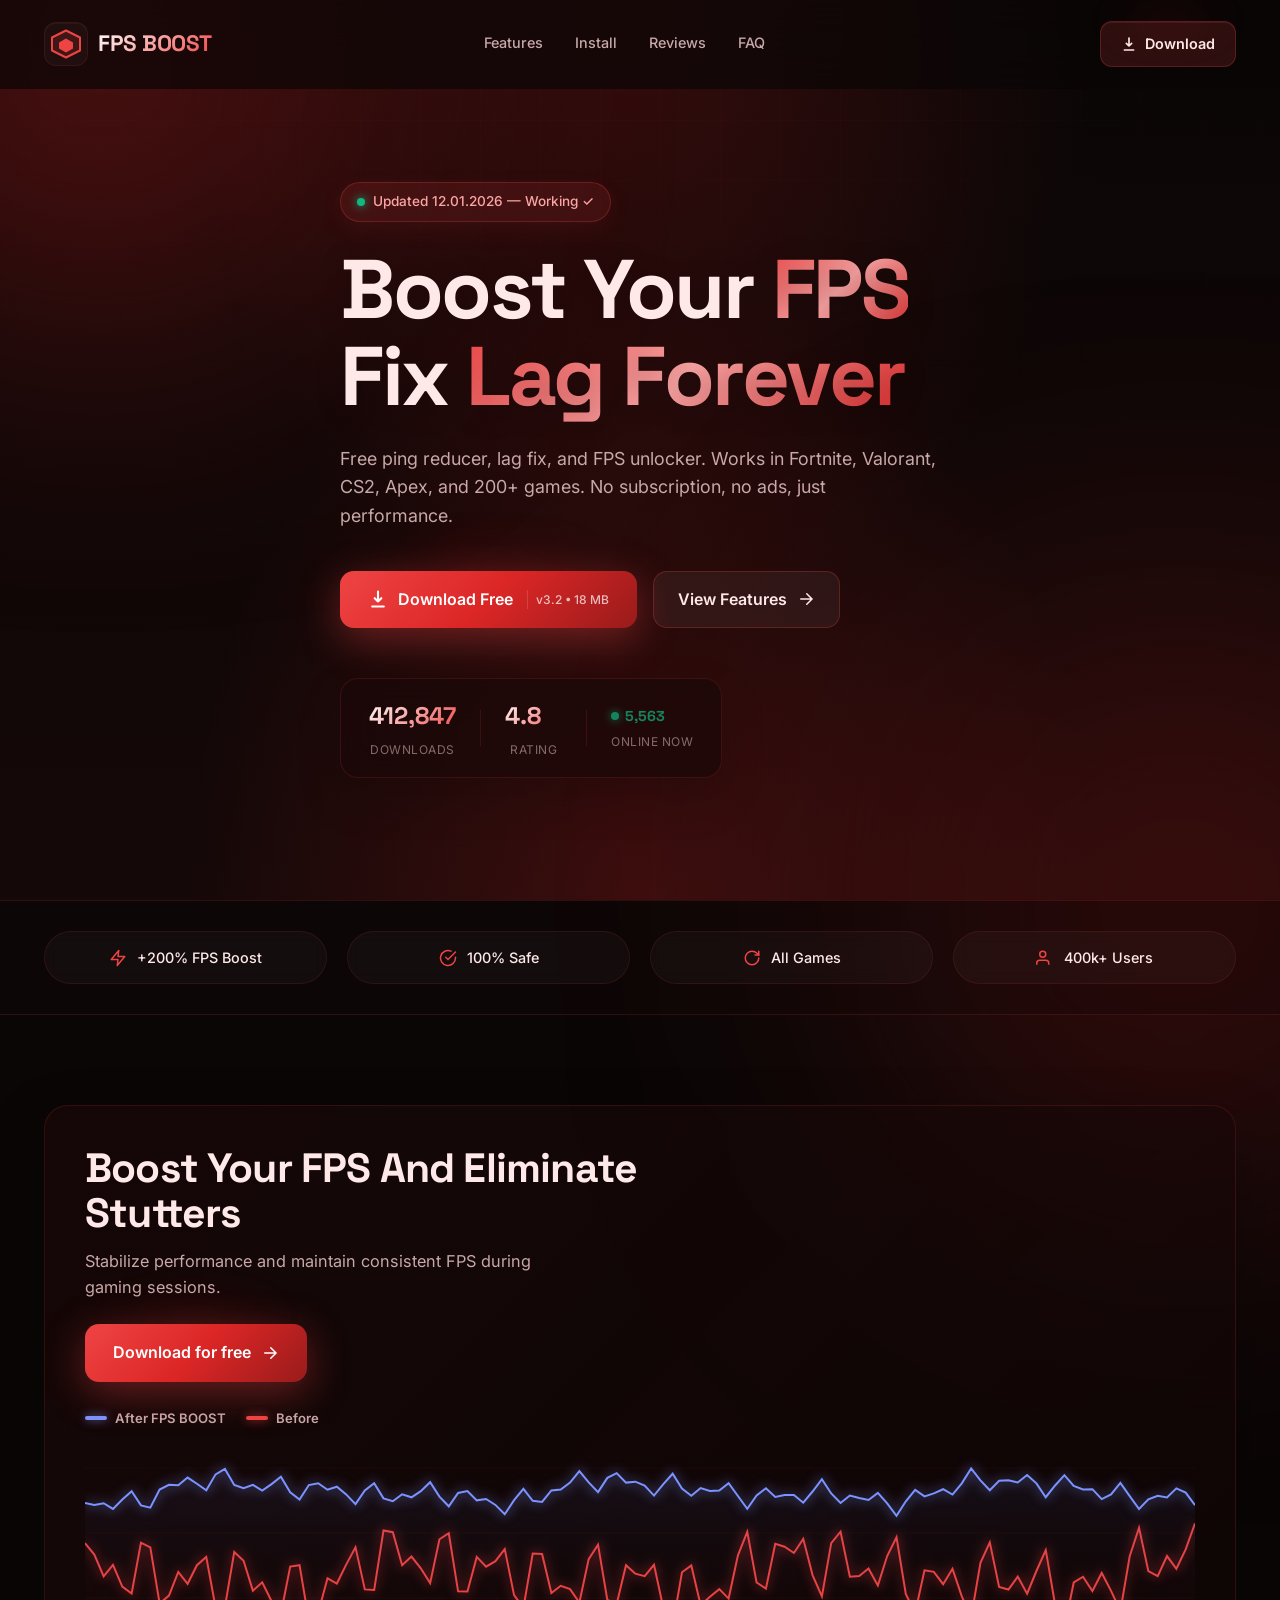
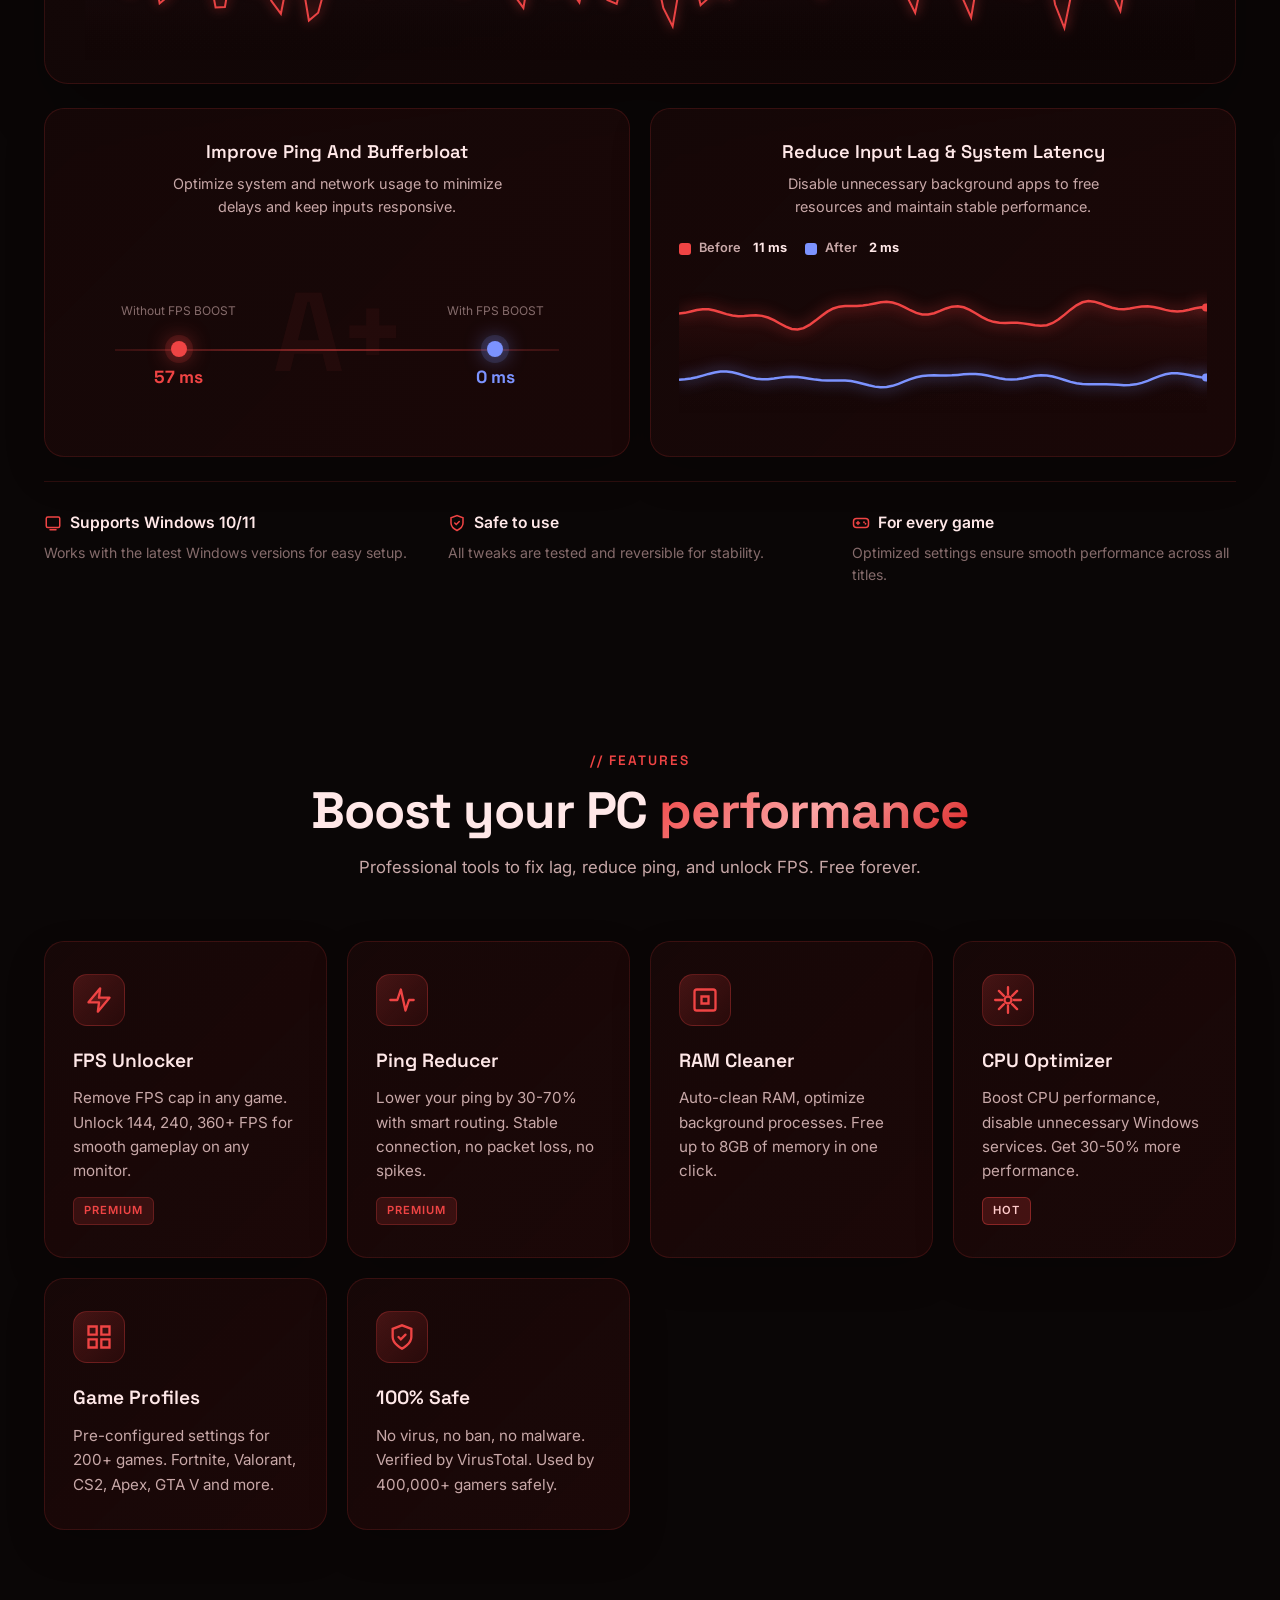
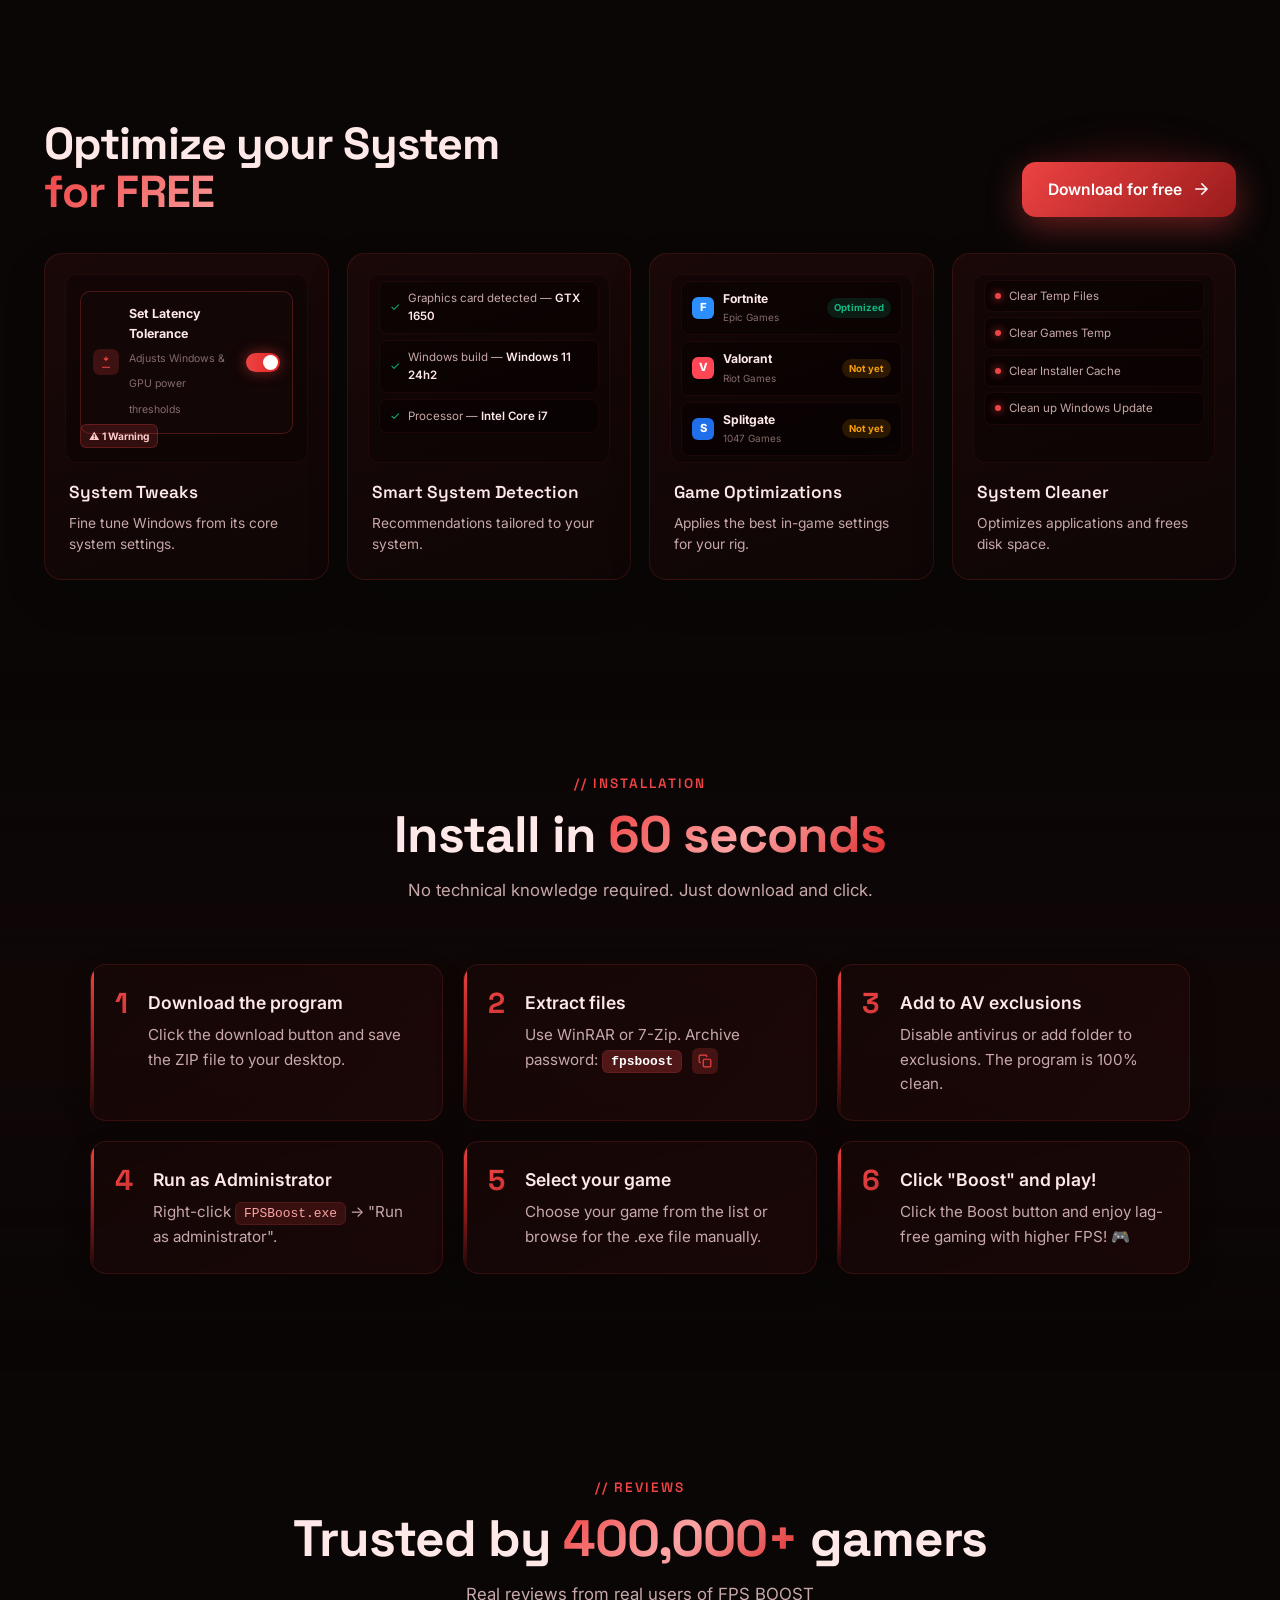
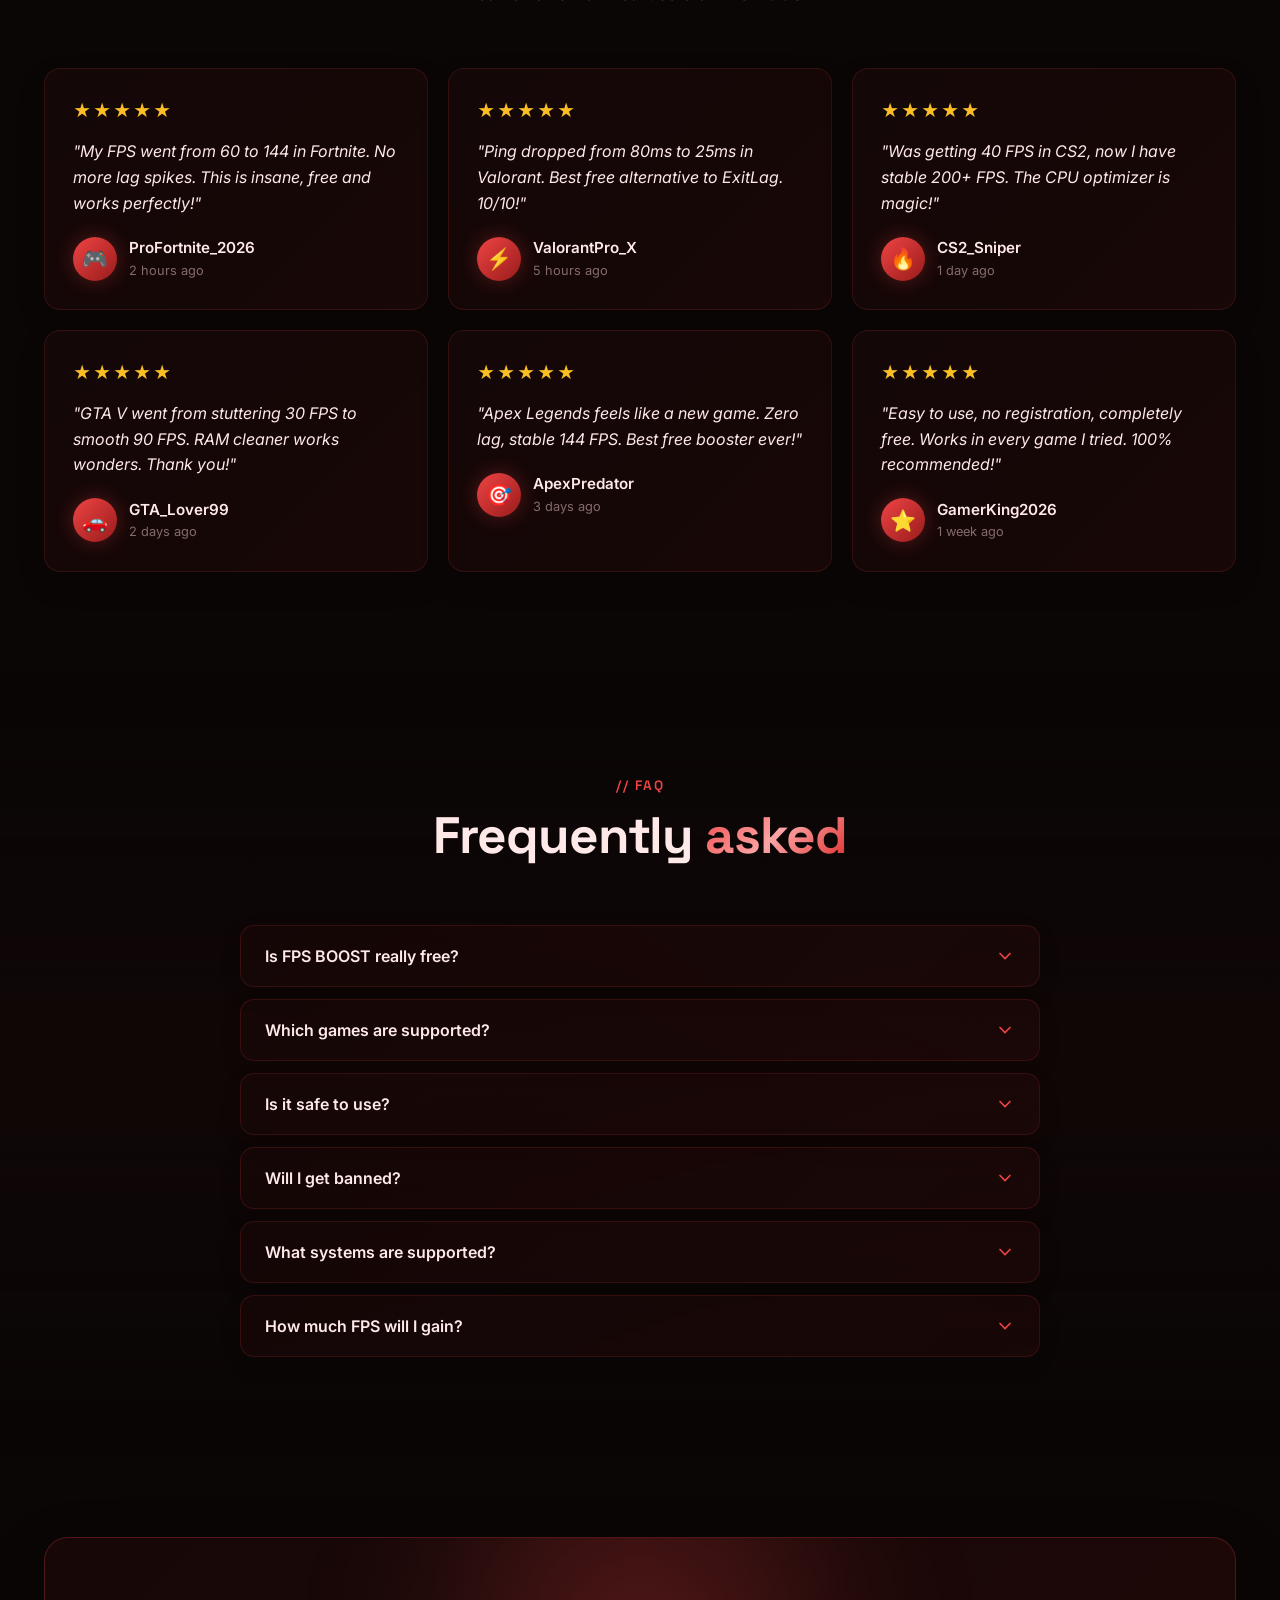
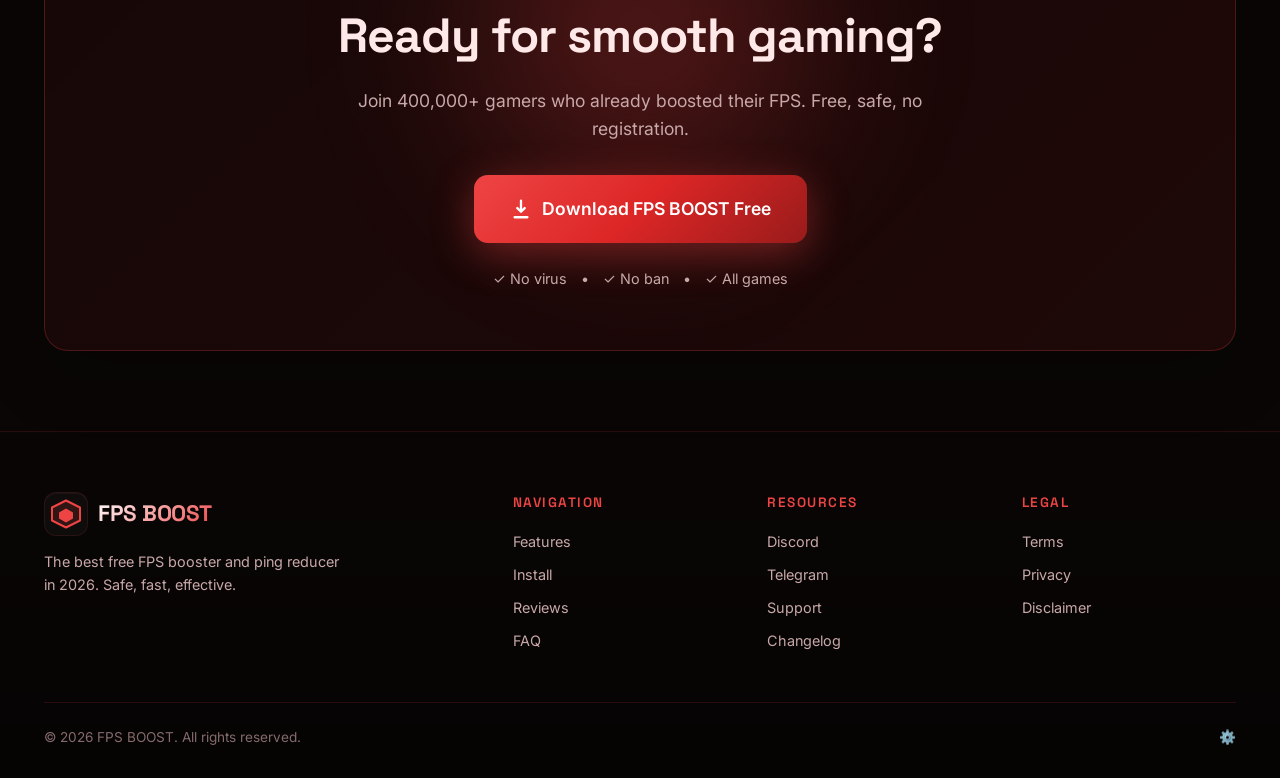
==== commit f20046e4: "1" ====
--- a/index.html
+++ b/index.html
@@ -11,6 +11,7 @@
 <link href="https://fonts.googleapis.com/css2?family=Inter:wght@400;500;600;700;800;900&family=Space+Grotesk:wght@500;600;700&display=swap" rel="stylesheet">
 </head>
 <body>
+<div class="scroll-progress" id="scrollProgress"></div>
 <div class="bg-gradient"></div>
 <div class="bg-grid"></div>
 <div class="bg-orb orb-1"></div>
@@ -54,19 +55,20 @@
 <section class="hero">
 <div class="container hero-inner">
 <div class="hero-content">
-<div class="hero-badge">
+<div class="hero-badge reveal">
 <span class="badge-pulse"></span>
 <span>Updated 12.01.2026 — Working ✓</span>
 </div>
 <h1 class="hero-title">
-<span class="hero-line">Boost Your <span class="grad">FPS</span></span>
-<span class="hero-line">Fix <span class="grad">Lag Forever</span></span>
+<span class="hero-line reveal">Boost Your <span class="grad">FPS</span></span>
+<span class="hero-line reveal d1">Fix <span class="grad">Lag Forever</span></span>
 </h1>
-<p class="hero-sub">
+<p class="hero-sub reveal d2">
 Free ping reducer, lag fix, and FPS unlocker. Works in Fortnite, Valorant, CS2,
 Apex, and 200+ games. No subscription, no ads, just performance.
 </p>
-<div class="hero-actions">
+<div class="hero-actions reveal d3">
+<span class="glow-wrap">
 <a href="#" class="btn btn-primary" id="heroDownload">
 <span class="btn-bg"></span>
 <span class="btn-shine"></span>
@@ -78,6 +80,7 @@
 <span class="btn-meta" id="sizeBadge">v3.2 • 18 MB</span>
 </span>
 </a>
+</span>
 <a href="#features" class="btn btn-ghost">
 <span>View Features</span>
 <svg width="18" height="18" viewBox="0 0 24 24" fill="none">
@@ -85,7 +88,7 @@
 </svg>
 </a>
 </div>
-<div class="hero-trust">
+<div class="hero-trust reveal d4">
 <div class="trust-item">
 <div class="trust-num" id="downloadsHero">412,847</div>
 <div class="trust-label">Downloads</div>
@@ -111,27 +114,27 @@
 <section class="trusted">
 <div class="container">
 <div class="trusted-grid">
-<div class="trusted-pill">
+<div class="trusted-pill reveal">
 <svg width="18" height="18" viewBox="0 0 24 24" fill="none">
 <path d="M13 2L3 14h9l-1 8 10-12h-9l1-8z" stroke="currentColor" stroke-width="2" stroke-linejoin="round"/>
 </svg>
 <span>+200% FPS Boost</span>
 </div>
-<div class="trusted-pill">
+<div class="trusted-pill reveal d1">
 <svg width="18" height="18" viewBox="0 0 24 24" fill="none">
 <path d="M22 11.08V12a10 10 0 11-5.93-9.14" stroke="currentColor" stroke-width="2" stroke-linecap="round"/>
 <path d="M22 4L12 14.01l-3-3" stroke="currentColor" stroke-width="2" stroke-linecap="round"/>
 </svg>
 <span>100% Safe</span>
 </div>
-<div class="trusted-pill">
+<div class="trusted-pill reveal d2">
 <svg width="18" height="18" viewBox="0 0 24 24" fill="none">
 <path d="M21 12a9 9 0 11-9-9c2.52 0 4.93 1 6.74 2.74L21 8" stroke="currentColor" stroke-width="2" stroke-linecap="round"/>
 <path d="M21 3v5h-5" stroke="currentColor" stroke-width="2" stroke-linecap="round"/>
 </svg>
 <span>All Games</span>
 </div>
-<div class="trusted-pill">
+<div class="trusted-pill reveal d3">
 <svg width="18" height="18" viewBox="0 0 24 24" fill="none">
 <path d="M17 21v-2a4 4 0 00-4-4H5a4 4 0 00-4 4v2" stroke="currentColor" stroke-width="2"/>
 <circle cx="9" cy="7" r="4" stroke="currentColor" stroke-width="2"/>
@@ -142,15 +145,96 @@
 </div>
 </section>
 
+<section class="perf">
+<div class="container">
+<div class="perf-hero reveal">
+<div class="perf-hero-head">
+<h2>Boost Your FPS And Eliminate Stutters</h2>
+<p>Stabilize performance and maintain consistent FPS during gaming sessions.</p>
+<span class="glow-wrap">
+<a href="#" class="btn btn-primary" id="perfDownload">
+<span class="btn-bg"></span><span class="btn-shine"></span>
+<span class="btn-content">
+<span>Download for free</span>
+<svg width="18" height="18" viewBox="0 0 24 24" fill="none"><path d="M5 12h14M13 5l7 7-7 7" stroke="currentColor" stroke-width="2" stroke-linecap="round"/></svg>
+</span>
+</a>
+</span>
+<div class="chart-legend" style="margin-top:26px">
+<span class="lg"><span class="dot dot-after"></span>After FPS BOOST</span>
+<span class="lg"><span class="dot dot-before"></span>Before</span>
+</div>
+</div>
+<div class="perf-fps-chart">
+<canvas id="fpsChart" class="chart-canvas" data-h="260"></canvas>
+</div>
+</div>
+
+<div class="perf-grid">
+<div class="perf-card reveal">
+<h3>Improve Ping And Bufferbloat</h3>
+<p class="perf-card-sub">Optimize system and network usage to minimize delays and keep inputs responsive.</p>
+<div class="ping-chart">
+<div class="ping-plus">A+</div>
+<div class="ping-line"></div>
+<div class="ping-node bad" style="left:20%">
+<span class="pn-label">Without FPS BOOST</span>
+<span class="pn-dot"></span>
+<span class="pn-ms">57 ms</span>
+</div>
+<div class="ping-node good" style="left:80%">
+<span class="pn-label">With FPS BOOST</span>
+<span class="pn-dot"></span>
+<span class="pn-ms">0 ms</span>
+</div>
+</div>
+</div>
+<div class="perf-card reveal d1">
+<h3>Reduce Input Lag & System Latency</h3>
+<p class="perf-card-sub">Disable unnecessary background apps to free resources and maintain stable performance.</p>
+<div class="lat-legend">
+<span class="lg"><span class="sw" style="background:#ef4444"></span>Before <b>11 ms</b></span>
+<span class="lg"><span class="sw" style="background:#7c93ff"></span>After <b>2 ms</b></span>
+</div>
+<canvas id="latChart" class="chart-canvas" data-h="150"></canvas>
+</div>
+</div>
+
+<div class="perf-strip reveal">
+<div class="perf-mini">
+<div class="pm-head">
+<svg width="18" height="18" viewBox="0 0 24 24" fill="none"><rect x="3" y="4" width="18" height="14" rx="2" stroke="currentColor" stroke-width="2"/><path d="M8 21h8" stroke="currentColor" stroke-width="2" stroke-linecap="round"/></svg>
+<span>Supports Windows 10/11</span>
+</div>
+<p>Works with the latest Windows versions for easy setup.</p>
+</div>
+<div class="perf-mini">
+<div class="pm-head">
+<svg width="18" height="18" viewBox="0 0 24 24" fill="none"><path d="M12 22s8-4 8-10V5l-8-3-8 3v7c0 6 8 10 8 10z" stroke="currentColor" stroke-width="2"/><path d="M9 12l2 2 4-4" stroke="currentColor" stroke-width="2" stroke-linecap="round"/></svg>
+<span>Safe to use</span>
+</div>
+<p>All tweaks are tested and reversible for stability.</p>
+</div>
+<div class="perf-mini">
+<div class="pm-head">
+<svg width="18" height="18" viewBox="0 0 24 24" fill="none"><rect x="2" y="6" width="20" height="12" rx="4" stroke="currentColor" stroke-width="2"/><path d="M6 12h4m-2-2v4" stroke="currentColor" stroke-width="2" stroke-linecap="round"/><circle cx="16" cy="11" r="1.2" fill="currentColor"/><circle cx="18" cy="13" r="1.2" fill="currentColor"/></svg>
+<span>For every game</span>
+</div>
+<p>Optimized settings ensure smooth performance across all titles.</p>
+</div>
+</div>
+</div>
+</section>
+
 <section class="section" id="features">
 <div class="container">
-<div class="section-head">
+<div class="section-head reveal">
 <span class="section-tag">// FEATURES</span>
 <h2 class="section-title">Boost your PC <span class="grad">performance</span></h2>
 <p class="section-sub">Professional tools to fix lag, reduce ping, and unlock FPS. Free forever.</p>
 </div>
 <div class="features-grid">
-<div class="feature-card">
+<div class="feature-card reveal">
 <div class="feature-icon">
 <svg width="28" height="28" viewBox="0 0 24 24" fill="none">
 <path d="M13 2L3 14h9l-1 8 10-12h-9l1-8z" fill="currentColor" fill-opacity="0.2" stroke="currentColor" stroke-width="2" stroke-linejoin="round"/>
@@ -160,7 +244,7 @@
 <p>Remove FPS cap in any game. Unlock 144, 240, 360+ FPS for smooth gameplay on any monitor.</p>
 <span class="feature-tag">Premium</span>
 </div>
-<div class="feature-card">
+<div class="feature-card reveal d1">
 <div class="feature-icon">
 <svg width="28" height="28" viewBox="0 0 24 24" fill="none">
 <path d="M2 12h6l3-9 4 18 3-9h4" stroke="currentColor" stroke-width="2" stroke-linecap="round" stroke-linejoin="round"/>
@@ -170,7 +254,7 @@
 <p>Lower your ping by 30-70% with smart routing. Stable connection, no packet loss, no spikes.</p>
 <span class="feature-tag">Premium</span>
 </div>
-<div class="feature-card">
+<div class="feature-card reveal d2">
 <div class="feature-icon">
 <svg width="28" height="28" viewBox="0 0 24 24" fill="none">
 <rect x="3" y="3" width="18" height="18" rx="2" stroke="currentColor" stroke-width="2"/>
@@ -180,7 +264,7 @@
 <h3>RAM Cleaner</h3>
 <p>Auto-clean RAM, optimize background processes. Free up to 8GB of memory in one click.</p>
 </div>
-<div class="feature-card">
+<div class="feature-card reveal">
 <div class="feature-icon">
 <svg width="28" height="28" viewBox="0 0 24 24" fill="none">
 <circle cx="12" cy="12" r="3" stroke="currentColor" stroke-width="2"/>
@@ -191,7 +275,7 @@
 <p>Boost CPU performance, disable unnecessary Windows services. Get 30-50% more performance.</p>
 <span class="feature-tag hot">HOT</span>
 </div>
-<div class="feature-card">
+<div class="feature-card reveal d1">
 <div class="feature-icon">
 <svg width="28" height="28" viewBox="0 0 24 24" fill="none">
 <path d="M3 3h7v7H3zM14 3h7v7h-7zM14 14h7v7h-7zM3 14h7v7H3z" stroke="currentColor" stroke-width="2"/>
@@ -200,7 +284,7 @@
 <h3>Game Profiles</h3>
 <p>Pre-configured settings for 200+ games. Fortnite, Valorant, CS2, Apex, GTA V and more.</p>
 </div>
-<div class="feature-card">
+<div class="feature-card reveal d2">
 <div class="feature-icon">
 <svg width="28" height="28" viewBox="0 0 24 24" fill="none">
 <path d="M12 22s8-4 8-10V5l-8-3-8 3v7c0 6 8 10 8 10z" stroke="currentColor" stroke-width="2"/>
@@ -214,22 +298,78 @@
 </div>
 </section>
 
+<section class="optimize">
+<div class="container">
+<div class="opt-head reveal">
+<h2><span>Optimize your System</span><span class="grad">for FREE</span></h2>
+<a href="#" class="opt-cta" id="optDownload">
+<span>Download for free</span>
+<svg width="18" height="18" viewBox="0 0 24 24" fill="none"><path d="M5 12h14M13 5l7 7-7 7" stroke="currentColor" stroke-width="2" stroke-linecap="round"/></svg>
+</a>
+</div>
+<div class="opt-grid">
+<div class="opt-card reveal">
+<div class="opt-visual">
+<div class="mini-toggle">
+<span class="mt-ico">
+<svg width="14" height="14" viewBox="0 0 24 24" fill="none"><path d="M12 3v6m0 0l-3-3m3 3l3-3M6 21h12" stroke="currentColor" stroke-width="2" stroke-linecap="round"/></svg>
+</span>
+<span class="mt-txt"><b>Set Latency Tolerance</b><small>Adjusts Windows &amp; GPU power thresholds</small></span>
+<span class="switch"></span>
+</div>
+<span class="warn-badge">⚠ 1 Warning</span>
+</div>
+<h3>System Tweaks</h3>
+<p>Fine tune Windows from its core system settings.</p>
+</div>
+<div class="opt-card reveal d1">
+<div class="opt-visual">
+<div class="detect-row"><span class="ok">✓</span><span>Graphics card detected — <b>GTX 1650</b></span></div>
+<div class="detect-row"><span class="ok">✓</span><span>Windows build — <b>Windows 11 24h2</b></span></div>
+<div class="detect-row"><span class="ok">✓</span><span>Processor — <b>Intel Core i7</b></span></div>
+</div>
+<h3>Smart System Detection</h3>
+<p>Recommendations tailored to your system.</p>
+</div>
+<div class="opt-card reveal d2">
+<div class="opt-visual">
+<div class="game-row"><span class="gi" style="background:#2b8fff">F</span><span class="gname"><b>Fortnite</b><small>Epic Games</small></span><span class="gtag on">Optimized</span></div>
+<div class="game-row"><span class="gi" style="background:#ff4655">V</span><span class="gname"><b>Valorant</b><small>Riot Games</small></span><span class="gtag off">Not yet</span></div>
+<div class="game-row"><span class="gi" style="background:#1f6feb">S</span><span class="gname"><b>Splitgate</b><small>1047 Games</small></span><span class="gtag off">Not yet</span></div>
+</div>
+<h3>Game Optimizations</h3>
+<p>Applies the best in-game settings for your rig.</p>
+</div>
+<div class="opt-card reveal d3">
+<div class="opt-visual">
+<div class="clean-row"><span class="cdot"></span><span>Clear Temp Files</span></div>
+<div class="clean-row"><span class="cdot"></span><span>Clear Games Temp</span></div>
+<div class="clean-row"><span class="cdot"></span><span>Clear Installer Cache</span></div>
+<div class="clean-row"><span class="cdot"></span><span>Clean up Windows Update</span></div>
+</div>
+<h3>System Cleaner</h3>
+<p>Optimizes applications and frees disk space.</p>
+</div>
+</div>
+</div>
+</section>
+
 <section class="section section-alt" id="instruction">
 <div class="container">
-<div class="section-head">
+<div class="section-head reveal">
 <span class="section-tag">// INSTALLATION</span>
 <h2 class="section-title">Install in <span class="grad">60 seconds</span></h2>
 <p class="section-sub">No technical knowledge required. Just download and click.</p>
 </div>
 <div class="steps">
-<div class="step">
+<div class="step reveal">
 <div class="step-num">1</div>
 <div class="step-body">
 <h3>Download the program</h3>
 <p>Click the download button and save the ZIP file to your desktop.</p>
 </div>
 </div>
-<div class="step">
+<div class="step reveal d1">
 <div class="step-num">2</div>
 <div class="step-body">
 <h3>Extract files</h3>
@@ -244,28 +384,28 @@
 </p>
 </div>
 </div>
-<div class="step">
+<div class="step reveal d2">
 <div class="step-num">3</div>
 <div class="step-body">
 <h3>Add to AV exclusions</h3>
 <p>Disable antivirus or add folder to exclusions. The program is 100% clean.</p>
 </div>
 </div>
-<div class="step">
+<div class="step reveal">
 <div class="step-num">4</div>
 <div class="step-body">
 <h3>Run as Administrator</h3>
 <p>Right-click <code>FPSBoost.exe</code> → "Run as administrator".</p>
 </div>
 </div>
-<div class="step">
+<div class="step reveal d1">
 <div class="step-num">5</div>
 <div class="step-body">
 <h3>Select your game</h3>
 <p>Choose your game from the list or browse for the .exe file manually.</p>
 </div>
 </div>
-<div class="step">
+<div class="step reveal d2">
 <div class="step-num">6</div>
 <div class="step-body">
 <h3>Click "Boost" and play!</h3>
@@ -278,13 +418,13 @@
 
 <section class="section" id="reviews">
 <div class="container">
-<div class="section-head">
+<div class="section-head reveal">
 <span class="section-tag">// REVIEWS</span>
 <h2 class="section-title">Trusted by <span class="grad">400,000+</span> gamers</h2>
 <p class="section-sub">Real reviews from real users of FPS BOOST</p>
 </div>
 <div class="reviews-grid" id="reviewsGrid">
-<div class="review-card">
+<div class="review-card reveal">
 <div class="review-stars">★★★★★</div>
 <p class="review-text">"My FPS went from 60 to 144 in Fortnite. No more lag spikes. This is insane, free and works perfectly!"</p>
 <div class="review-author">
@@ -295,7 +435,7 @@
 </div>
 </div>
 </div>
-<div class="review-card">
+<div class="review-card reveal d1">
 <div class="review-stars">★★★★★</div>
 <p class="review-text">"Ping dropped from 80ms to 25ms in Valorant. Best free alternative to ExitLag. 10/10!"</p>
 <div class="review-author">
@@ -306,7 +446,7 @@
 </div>
 </div>
 </div>
-<div class="review-card">
+<div class="review-card reveal d2">
 <div class="review-stars">★★★★★</div>
 <p class="review-text">"Was getting 40 FPS in CS2, now I have stable 200+ FPS. The CPU optimizer is magic!"</p>
 <div class="review-author">
@@ -317,7 +457,7 @@
 </div>
 </div>
 </div>
-<div class="review-card">
+<div class="review-card reveal">
 <div class="review-stars">★★★★★</div>
 <p class="review-text">"GTA V went from stuttering 30 FPS to smooth 90 FPS. RAM cleaner works wonders. Thank you!"</p>
 <div class="review-author">
@@ -328,7 +468,7 @@
 </div>
 </div>
 </div>
-<div class="review-card">
+<div class="review-card reveal d1">
 <div class="review-stars">★★★★★</div>
 <p class="review-text">"Apex Legends feels like a new game. Zero lag, stable 144 FPS. Best free booster ever!"</p>
 <div class="review-author">
@@ -339,7 +479,7 @@
 </div>
 </div>
 </div>
-<div class="review-card">
+<div class="review-card reveal d2">
 <div class="review-stars">★★★★★</div>
 <p class="review-text">"Easy to use, no registration, completely free. Works in every game I tried. 100% recommended!"</p>
 <div class="review-author">
@@ -356,62 +496,50 @@
 
 <section class="section section-alt" id="faq">
 <div class="container">
-<div class="section-head">
+<div class="section-head reveal">
 <span class="section-tag">// FAQ</span>
 <h2 class="section-title">Frequently <span class="grad">asked</span></h2>
 </div>
 <div class="faq-list">
-<div class="faq-item">
+<div class="faq-item reveal">
 <button class="faq-q">
 <span>Is FPS BOOST really free?</span>
-<svg width="20" height="20" viewBox="0 0 24 24" fill="none">
-<path d="M6 9l6 6 6-6" stroke="currentColor" stroke-width="2" stroke-linecap="round"/>
-</svg>
+<svg width="20" height="20" viewBox="0 0 24 24" fill="none"><path d="M6 9l6 6 6-6" stroke="currentColor" stroke-width="2" stroke-linecap="round"/></svg>
 </button>
 <div class="faq-a"><p>Yes, 100% free. No hidden payments, no subscriptions, no ads. Just download and use.</p></div>
 </div>
-<div class="faq-item">
+<div class="faq-item reveal">
 <button class="faq-q">
 <span>Which games are supported?</span>
-<svg width="20" height="20" viewBox="0 0 24 24" fill="none">
-<path d="M6 9l6 6 6-6" stroke="currentColor" stroke-width="2" stroke-linecap="round"/>
-</svg>
+<svg width="20" height="20" viewBox="0 0 24 24" fill="none"><path d="M6 9l6 6 6-6" stroke="currentColor" stroke-width="2" stroke-linecap="round"/></svg>
 </button>
 <div class="faq-a"><p>FPS BOOST works with 200+ games including Fortnite, Valorant, CS2, Apex Legends, GTA V, Minecraft, Roblox, and more.</p></div>
 </div>
-<div class="faq-item">
+<div class="faq-item reveal">
 <button class="faq-q">
 <span>Is it safe to use?</span>
-<svg width="20" height="20" viewBox="0 0 24 24" fill="none">
-<path d="M6 9l6 6 6-6" stroke="currentColor" stroke-width="2" stroke-linecap="round"/>
-</svg>
+<svg width="20" height="20" viewBox="0 0 24 24" fill="none"><path d="M6 9l6 6 6-6" stroke="currentColor" stroke-width="2" stroke-linecap="round"/></svg>
 </button>
 <div class="faq-a"><p>Absolutely. FPS BOOST is verified by VirusTotal and has been used by 400,000+ gamers without any issues.</p></div>
 </div>
-<div class="faq-item">
+<div class="faq-item reveal">
 <button class="faq-q">
 <span>Will I get banned?</span>
-<svg width="20" height="20" viewBox="0 0 24 24" fill="none">
-<path d="M6 9l6 6 6-6" stroke="currentColor" stroke-width="2" stroke-linecap="round"/>
-</svg>
+<svg width="20" height="20" viewBox="0 0 24 24" fill="none"><path d="M6 9l6 6 6-6" stroke="currentColor" stroke-width="2" stroke-linecap="round"/></svg>
 </button>
 <div class="faq-a"><p>No. FPS BOOST only optimizes your system performance. It doesn't interact with game files or anti-cheat. 100% safe.</p></div>
 </div>
-<div class="faq-item">
+<div class="faq-item reveal">
 <button class="faq-q">
 <span>What systems are supported?</span>
-<svg width="20" height="20" viewBox="0 0 24 24" fill="none">
-<path d="M6 9l6 6 6-6" stroke="currentColor" stroke-width="2" stroke-linecap="round"/>
-</svg>
+<svg width="20" height="20" viewBox="0 0 24 24" fill="none"><path d="M6 9l6 6 6-6" stroke="currentColor" stroke-width="2" stroke-linecap="round"/></svg>
 </button>
 <div class="faq-a"><p>Windows 10 and Windows 11 (64-bit). Works on both weak and powerful PCs. Minimum 4GB RAM required.</p></div>
 </div>
-<div class="faq-item">
+<div class="faq-item reveal">
 <button class="faq-q">
 <span>How much FPS will I gain?</span>
-<svg width="20" height="20" viewBox="0 0 24 24" fill="none">
-<path d="M6 9l6 6 6-6" stroke="currentColor" stroke-width="2" stroke-linecap="round"/>
-</svg>
+<svg width="20" height="20" viewBox="0 0 24 24" fill="none"><path d="M6 9l6 6 6-6" stroke="currentColor" stroke-width="2" stroke-linecap="round"/></svg>
 </button>
 <div class="faq-a"><p>On average, users report 50-200% FPS boost depending on their system. Ping reduction is typically 30-70%.</p></div>
 </div>
@@ -421,10 +549,11 @@
 
 <section class="cta-section">
 <div class="container">
-<div class="cta-card">
+<div class="cta-card reveal">
 <div class="cta-glow"></div>
-<h2 class="cta-title">Ready for <span class="grad">smooth gaming</span>?</h2>
+<h2 class="cta-title">Ready for smooth gaming?</h2>
 <p class="cta-sub">Join 400,000+ gamers who already boosted their FPS. Free, safe, no registration.</p>
+<span class="glow-wrap">
 <a href="#" class="btn btn-primary btn-large" id="ctaDownload">
 <span class="btn-bg"></span>
 <span class="btn-shine"></span>
@@ -435,6 +564,7 @@
 <span>Download FPS BOOST Free</span>
 </span>
 </a>
+</span>
 <div class="cta-meta">
 <span>✓ No virus</span>
 <span>•</span>
@@ -452,7 +582,7 @@
 <div class="footer-col">
 <div class="logo">
 <span class="logo-icon">
-<svg width="32" height="32" viewBox="0 -1.5 36 36" fill="none">
+<svg width="36" height="36" viewBox="0 -1.5 36 36" fill="none">
 <path d="M18 3L4 10v13l14 7 14-7V10L18 3z" fill="url(#logoGrad)" fill-opacity="0.15" stroke="url(#logoGrad)" stroke-width="2" stroke-linejoin="round"/>
 <path d="M18 11l-7 4v6l7 4 7-4v-6l-7-4z" fill="url(#logoGrad)"/>
 </svg>
@@ -484,7 +614,7 @@
 </div>
 <div class="footer-bottom">
 <span>© 2026 FPS BOOST. All rights reserved.</span>
-<a href="admin.html" style="color:var(--text-3);text-decoration:none;font-size:.8rem">⚙️</a>
+<span>⚙️</span>
 </div>
 </div>
 </footer>
@@ -493,14 +623,9 @@
 <div class="modal-content">
 <button class="modal-close" id="modalClose">×</button>
 <div class="modal-icon">
-<svg width="56" height="56" viewBox="0 0 24 24" fill="none">
-<circle cx="12" cy="12" r="10" stroke="url(#modalGrad)" stroke-width="2" stroke-dasharray="50 30" class="spinner"/>
-<defs>
-<linearGradient id="modalGrad" x1="0" y1="0" x2="24" y2="24">
-<stop stop-color="#ef4444"/>
-<stop offset="1" stop-color="#991b1b"/>
-</linearGradient>
-</defs>
+<svg class="spinner" width="48" height="48" viewBox="0 0 24 24" fill="none">
+<circle cx="12" cy="12" r="10" stroke="rgba(239,68,68,.2)" stroke-width="3"/>
+<path d="M12 2a10 10 0 019 5.6" stroke="#ef4444" stroke-width="3" stroke-linecap="round"/>
 </svg>
 </div>
 <h3>Preparing your download</h3>
@@ -511,13 +636,29 @@
 <p class="modal-status" id="modalStatus">Connecting to server...</p>
 </div>
 </div>
-<div class="toast" id="toast"><span id="toastText"></span></div>
-<a href="#" class="float-download" id="floatDownload" aria-label="Download">
-<svg width="22" height="22" viewBox="0 0 24 24" fill="none">
+
+<div class="toast" id="toast">
+<span id="toastText">Copied!</span>
+</div>
+
+<div class="sysbar" id="sysbar">
+<span class="sysbar-ico">
+<svg width="20" height="20" viewBox="0 0 24 24" fill="none"><path d="M13 2L3 14h9l-1 8 10-12h-9l1-8z" stroke="currentColor" stroke-width="2" stroke-linejoin="round"/></svg>
+</span>
+<span class="sysbar-txt"><b>Optimize your system for free</b><small>+200% FPS • lower ping • no lag • v3.2</small></span>
+<a href="#" class="sysbar-btn" id="sysbarDownload">
+<svg width="16" height="16" viewBox="0 0 24 24" fill="none"><path d="M12 3v12m0 0l-4-4m4 4l4-4M5 21h14" stroke="currentColor" stroke-width="2.5" stroke-linecap="round"/></svg>
+<span>Download</span>
+</a>
+</div>
+
+<a href="#" class="float-download" id="floatDownload">
+<svg width="20" height="20" viewBox="0 0 24 24" fill="none">
 <path d="M12 3v12m0 0l-4-4m4 4l4-4M5 21h14" stroke="currentColor" stroke-width="2.5" stroke-linecap="round"/>
 </svg>
-<span>Download</span>
-</a>
+<span>Download Free</span>
+</a>
+
 <script src="js/main.js"></script>
 </body>
 </html>
--- a/css/style.css
+++ b/css/style.css
@@ -76,12 +76,12 @@
 }
 .header{position:fixed;top:0;left:0;right:0;z-index:100;padding:16px 0;transition:.3s;background:rgba(10,6,6,.7);backdrop-filter:blur(20px);border-bottom:1px solid transparent;box-shadow:0 0 0 rgba(0,0,0,0)}
 .header.scrolled{background:rgba(10,6,6,.92);border-bottom-color:var(--border);padding:12px 0;box-shadow:0 10px 30px rgba(0,0,0,.25)}
-.header-inner{display:flex;align-items:center;justify-content:space-between;gap:30px;min-height:56px}
+.header-inner{display:flex;align-items:center;justify-content:space-between;gap:30px;min-height:56px;position:relative}
 .logo{display:flex;align-items:center;gap:10px;min-width:0}
 .logo-icon{display:inline-flex;align-items:center;justify-content:center;width:44px;height:44px;flex-shrink:0;border-radius:12px;background:rgba(255,255,255,.03);border:1px solid rgba(239,68,68,.12);box-shadow:inset 0 1px 0 rgba(255,255,255,.04)}
 .logo-icon svg{width:36px;height:36px;display:block}
 .logo-text{font-family:'Space Grotesk',sans-serif;font-weight:700;font-size:1.4rem;background:linear-gradient(135deg,#fff,#ef4444);-webkit-background-clip:text;background-clip:text;color:transparent;letter-spacing:-.02em}
-.nav{display:flex;gap:32px}
+.nav{display:flex;gap:32px;position:absolute;left:calc(50% - 16px);top:50%;transform:translate(-50%,-50%)}
 .nav a{font-size:.9rem;font-weight:500;color:var(--text-2);transition:.2s;position:relative;padding-bottom:2px}
 .nav a:hover{color:var(--text)}
 .nav a::after{content:'';position:absolute;left:0;bottom:-6px;width:0;height:2px;background:linear-gradient(90deg,var(--p1),var(--p3));transition:.3s;border-radius:2px;box-shadow:0 0 10px var(--glow)}
@@ -207,14 +207,145 @@
 .modal-status{color:var(--text-2);font-size:.85rem}
 .toast{position:fixed;top:90px;right:20px;z-index:2000;background:linear-gradient(135deg,#ef4444,#dc2626);color:#fff;padding:14px 20px;border-radius:12px;font-weight:500;font-size:.9rem;box-shadow:0 10px 30px rgba(239,68,68,.4);transform:translateX(420px);transition:.3s cubic-bezier(.4,0,.2,1);display:flex;align-items:center;gap:8px}
 .toast.show{transform:translateX(0)}
+
+/* ===================================================================
+   IMPROVEMENTS — smooth scrolling reveals, button glow, live charts,
+   system-optimize section, and semi-transparent floating scroll bar
+   =================================================================== */
+
+/* 1) Smooth scrolling + scroll-reveal animations */
+@media (prefers-reduced-motion:no-preference){
+.reveal{opacity:0;transform:translateY(38px);transition:opacity .8s cubic-bezier(.16,1,.3,1),transform .8s cubic-bezier(.16,1,.3,1)}
+.reveal.in{opacity:1;transform:none}
+.reveal.d1{transition-delay:.08s}
+.reveal.d2{transition-delay:.16s}
+.reveal.d3{transition-delay:.24s}
+.reveal.d4{transition-delay:.32s}
+}
+.scroll-progress{position:fixed;top:0;left:0;height:3px;width:0;z-index:200;background:linear-gradient(90deg,var(--p3),var(--p1),var(--accent));box-shadow:0 0 12px var(--glow);transition:width .1s linear}
+
+/* 2) Matte red glow above buttons.
+   .btn-primary uses overflow:hidden, so we render the glow with an
+   external wrapper (.glow-wrap) instead of a clipped pseudo-element. */
+.glow-wrap{position:relative;display:inline-flex;border-radius:14px}
+.glow-wrap::after{
+content:'';position:absolute;left:50%;top:-42%;width:82%;height:78%;
+transform:translateX(-50%);border-radius:50%;pointer-events:none;z-index:-1;
+background:radial-gradient(ellipse at center,rgba(220,38,38,.5),rgba(153,27,27,.26) 46%,transparent 72%);
+filter:blur(22px);opacity:.4;transition:opacity .35s ease,top .35s ease}
+.glow-wrap:hover::after{opacity:.95;top:-54%}
+.header-cta,.opt-cta,.sysbar-btn{position:relative;isolation:isolate}
+.header-cta::after,.opt-cta::after,.sysbar-btn::after{
+content:'';position:absolute;left:50%;top:-40%;width:96%;height:74%;
+transform:translateX(-50%);border-radius:50%;pointer-events:none;z-index:-1;
+background:radial-gradient(ellipse at center,rgba(220,38,38,.5),rgba(153,27,27,.26) 46%,transparent 72%);
+filter:blur(18px);opacity:.35;transition:opacity .35s ease,top .35s ease}
+.header-cta:hover::after,.opt-cta:hover::after,.sysbar-btn:hover::after{opacity:.9;top:-50%}
+.btn-ghost:hover{box-shadow:0 -10px 30px -8px rgba(220,38,38,.4)}
+
+/* 3) Live / moving charts */
+.perf{padding:90px 0 60px;position:relative}
+.perf-hero{position:relative;padding:40px 40px 20px;background:linear-gradient(135deg,rgba(26,8,8,.7),rgba(20,6,6,.5));border:1px solid var(--border);border-radius:24px;overflow:hidden;box-shadow:0 24px 60px rgba(0,0,0,.28)}
+.perf-hero-head{max-width:560px;position:relative;z-index:2}
+.perf-hero-head h2{font-family:'Space Grotesk',sans-serif;font-weight:700;font-size:clamp(1.8rem,3.2vw,2.6rem);line-height:1.1;letter-spacing:-.02em;margin-bottom:12px}
+.perf-hero-head p{color:var(--text-2);font-size:1.02rem;margin-bottom:24px;max-width:460px}
+.chart-legend{display:flex;gap:20px;flex-wrap:wrap;margin-bottom:14px}
+.chart-legend .lg{display:inline-flex;align-items:center;gap:8px;font-size:.82rem;font-weight:600;color:var(--text-2)}
+.chart-legend .dot{width:22px;height:4px;border-radius:2px;display:inline-block}
+.dot-after{background:#7c93ff;box-shadow:0 0 10px rgba(124,147,255,.7)}
+.dot-before{background:#ef4444;box-shadow:0 0 10px rgba(239,68,68,.7)}
+.chart-canvas{display:block;width:100%;height:auto}
+.perf-fps-chart{position:relative;margin-top:-40px}
+.perf-grid{display:grid;grid-template-columns:1fr 1fr;gap:20px;margin-top:24px}
+.perf-card{position:relative;padding:28px;background:linear-gradient(135deg,rgba(26,8,8,.72),rgba(42,10,10,.5));border:1px solid var(--border);border-radius:20px;overflow:hidden;box-shadow:0 16px 40px rgba(0,0,0,.18)}
+.perf-card h3{text-align:center;font-family:'Space Grotesk',sans-serif;font-weight:600;font-size:1.15rem;margin-bottom:6px}
+.perf-card .perf-card-sub{text-align:center;color:var(--text-2);font-size:.9rem;margin-bottom:20px;max-width:360px;margin-left:auto;margin-right:auto}
+.ping-chart{position:relative;height:190px;display:flex;align-items:center;justify-content:center}
+.ping-plus{font-family:'Space Grotesk',sans-serif;font-weight:800;font-size:7rem;line-height:1;color:rgba(239,68,68,.06);letter-spacing:-6px;user-select:none}
+.ping-line{position:absolute;left:8%;right:8%;top:58%;height:2px;background:linear-gradient(90deg,rgba(239,68,68,.15),rgba(239,68,68,.5),rgba(239,68,68,.15))}
+.ping-node{position:absolute;top:58%;transform:translate(-50%,-50%);display:flex;flex-direction:column;align-items:center;gap:10px}
+.ping-node .pn-dot{width:16px;height:16px;border-radius:50%;background:#ef4444;box-shadow:0 0 0 6px rgba(239,68,68,.15),0 0 22px rgba(239,68,68,.9);animation:pnpulse 2.4s ease-in-out infinite}
+.ping-node.good .pn-dot{background:#7c93ff;box-shadow:0 0 0 6px rgba(124,147,255,.15),0 0 22px rgba(124,147,255,.9)}
+@keyframes pnpulse{50%{transform:scale(1.25);opacity:.75}}
+.ping-node .pn-label{position:absolute;top:-40px;white-space:nowrap;font-size:.75rem;color:var(--text-3)}
+.ping-node .pn-ms{position:absolute;top:22px;white-space:nowrap;font-family:'Space Grotesk',sans-serif;font-weight:700;font-size:1.1rem}
+.ping-node.bad .pn-ms{color:#ef4444}
+.ping-node.good .pn-ms{color:#7c93ff}
+.lat-legend{display:flex;gap:18px;margin-bottom:6px}
+.lat-legend .lg{display:inline-flex;align-items:center;gap:8px;font-size:.8rem;font-weight:600;color:var(--text-2)}
+.lat-legend .sw{width:12px;height:12px;border-radius:3px;display:inline-block}
+.lat-legend .lg b{margin-left:4px;color:var(--text)}
+.perf-strip{display:grid;grid-template-columns:repeat(3,1fr);gap:20px;margin-top:24px;padding-top:28px;border-top:1px solid var(--border)}
+.perf-mini{display:flex;flex-direction:column;gap:6px}
+.perf-mini .pm-head{display:flex;align-items:center;gap:8px;font-weight:600;font-size:.98rem;color:var(--text)}
+.perf-mini .pm-head svg{color:var(--p1)}
+.perf-mini p{color:var(--text-3);font-size:.88rem}
+
+/* 4) Optimize your System section (photo 3) */
+.optimize{padding:90px 0;position:relative}
+.opt-head{display:flex;align-items:flex-end;justify-content:space-between;gap:24px;flex-wrap:wrap;margin-bottom:36px}
+.opt-head h2{font-family:'Space Grotesk',sans-serif;font-weight:700;font-size:clamp(1.9rem,3.6vw,2.8rem);line-height:1.08;letter-spacing:-.02em}
+.opt-head h2 span{display:block}
+.opt-cta{display:inline-flex;align-items:center;gap:10px;padding:15px 26px;background:linear-gradient(135deg,#ef4444,#991b1b);color:#fff;border-radius:14px;font-weight:600;font-size:.98rem;white-space:nowrap;box-shadow:0 10px 34px rgba(239,68,68,.4);transition:.3s cubic-bezier(.4,0,.2,1)}
+.opt-cta:hover{transform:translateY(-3px);box-shadow:0 18px 48px rgba(239,68,68,.5)}
+.opt-cta svg{transition:transform .2s}
+.opt-cta:hover svg{transform:translateX(3px)}
+.opt-grid{display:grid;grid-template-columns:repeat(4,1fr);gap:18px}
+.opt-card{position:relative;padding:24px;min-height:220px;background:linear-gradient(160deg,rgba(30,9,9,.85),rgba(18,6,6,.6));border:1px solid var(--border);border-radius:18px;overflow:hidden;transition:.3s;box-shadow:0 16px 40px rgba(0,0,0,.2);display:flex;flex-direction:column}
+.opt-card:hover{transform:translateY(-6px);border-color:var(--border-2);box-shadow:0 26px 55px rgba(0,0,0,.32),0 0 0 1px rgba(239,68,68,.18)}
+.opt-card .opt-visual{flex:1;position:relative;margin:-4px -4px 16px;border-radius:12px;background:rgba(0,0,0,.25);border:1px solid rgba(239,68,68,.08);overflow:hidden;min-height:110px}
+.opt-card h3{font-family:'Space Grotesk',sans-serif;font-size:1.08rem;font-weight:600;margin-bottom:6px}
+.opt-card p{color:var(--text-2);font-size:.86rem;line-height:1.55}
+/* mini widgets inside opt cards */
+.mini-toggle{position:absolute;left:14px;right:14px;top:16px;padding:12px;border-radius:10px;background:rgba(20,8,8,.85);border:1px solid var(--border-2);display:flex;align-items:center;gap:10px}
+.mini-toggle .mt-ico{width:26px;height:26px;border-radius:7px;background:rgba(239,68,68,.2);display:flex;align-items:center;justify-content:center;color:var(--p1);flex-shrink:0}
+.mini-toggle .mt-txt{flex:1;min-width:0}
+.mini-toggle .mt-txt b{display:block;font-size:.78rem}
+.mini-toggle .mt-txt small{font-size:.66rem;color:var(--text-3)}
+.switch{width:34px;height:19px;border-radius:20px;background:linear-gradient(90deg,#ef4444,#dc2626);position:relative;flex-shrink:0;box-shadow:0 0 14px rgba(239,68,68,.5)}
+.switch::after{content:'';position:absolute;top:2px;right:2px;width:15px;height:15px;border-radius:50%;background:#fff;transition:.3s}
+.warn-badge{position:absolute;left:14px;bottom:14px;display:inline-flex;align-items:center;gap:5px;font-size:.64rem;font-weight:700;color:#fecaca;background:rgba(239,68,68,.16);border:1px solid var(--border-2);padding:3px 8px;border-radius:6px}
+.detect-row{display:flex;align-items:center;gap:8px;font-size:.72rem;color:var(--text-2);padding:7px 10px;margin:6px 10px;border-radius:8px;background:rgba(0,0,0,.3);border:1px solid rgba(239,68,68,.08)}
+.detect-row .ok{color:#10b981;flex-shrink:0}
+.detect-row b{color:var(--text);font-weight:600}
+.game-row{display:flex;align-items:center;gap:9px;font-size:.74rem;padding:7px 10px;margin:6px 10px;border-radius:8px;background:rgba(0,0,0,.3);border:1px solid rgba(239,68,68,.08)}
+.game-row .gi{width:22px;height:22px;border-radius:6px;display:flex;align-items:center;justify-content:center;font-size:.7rem;font-weight:800;color:#fff;flex-shrink:0}
+.game-row .gname{flex:1;min-width:0}
+.game-row .gname b{display:block;font-size:.76rem;color:var(--text)}
+.game-row .gname small{font-size:.62rem;color:var(--text-3)}
+.game-row .gtag{font-size:.6rem;font-weight:700;padding:2px 7px;border-radius:20px}
+.gtag.on{color:#10b981;background:rgba(16,185,129,.14)}
+.gtag.off{color:#f59e0b;background:rgba(245,158,11,.14)}
+.clean-row{display:flex;align-items:center;gap:8px;font-size:.72rem;color:var(--text-2);padding:6px 10px;margin:5px 10px;border-radius:7px;background:rgba(0,0,0,.3);border:1px solid rgba(239,68,68,.08)}
+.clean-row .cdot{width:6px;height:6px;border-radius:50%;background:var(--p1);flex-shrink:0;box-shadow:0 0 8px var(--p1)}
+
+/* float download (kept + refined, now semi-transparent) */
 .float-download{position:fixed;bottom:24px;right:24px;z-index:99;display:flex;align-items:center;gap:10px;padding:14px 22px;background:linear-gradient(135deg,#ef4444,#dc2626);color:#fff;border-radius:14px;font-weight:600;font-size:.95rem;box-shadow:0 10px 30px rgba(239,68,68,.5);transition:.3s;opacity:0;transform:translateY(20px);pointer-events:none}
 .float-download.show{opacity:1;transform:translateY(0);pointer-events:auto}
 .float-download:hover{transform:translateY(-3px);box-shadow:0 15px 40px rgba(239,68,68,.6)}
+
+/* 5) Semi-transparent floating scroll bar that eases down as you scroll */
+.sysbar{position:fixed;left:50%;top:92px;z-index:95;width:min(760px,calc(100% - 40px));transform:translate(-50%,-24px);
+display:flex;align-items:center;gap:16px;padding:12px 14px 12px 20px;border-radius:16px;
+background:rgba(26,8,8,.55);border:1px solid rgba(239,68,68,.28);
+backdrop-filter:blur(18px) saturate(140%);-webkit-backdrop-filter:blur(18px) saturate(140%);
+box-shadow:0 18px 50px rgba(0,0,0,.35),inset 0 1px 0 rgba(255,255,255,.05);
+opacity:0;pointer-events:none;transition:opacity .45s ease,transform .5s cubic-bezier(.16,1,.3,1)}
+.sysbar.show{opacity:1;pointer-events:auto}
+.sysbar-ico{width:38px;height:38px;flex-shrink:0;border-radius:11px;background:rgba(239,68,68,.16);border:1px solid var(--border-2);display:flex;align-items:center;justify-content:center;color:var(--p1)}
+.sysbar-txt{flex:1;min-width:0;line-height:1.25}
+.sysbar-txt b{display:block;font-family:'Space Grotesk',sans-serif;font-size:.95rem;font-weight:600;color:var(--text)}
+.sysbar-txt small{font-size:.76rem;color:var(--text-2)}
+.sysbar-btn{display:inline-flex;align-items:center;gap:8px;padding:11px 20px;flex-shrink:0;border-radius:12px;background:linear-gradient(135deg,#ef4444,#991b1b);color:#fff;font-weight:600;font-size:.9rem;white-space:nowrap;box-shadow:0 8px 24px rgba(239,68,68,.4);transition:.25s}
+.sysbar-btn:hover{transform:translateY(-2px);box-shadow:0 14px 34px rgba(239,68,68,.55)}
+
 @media (max-width:900px){
 .trusted-grid{grid-template-columns:repeat(2,1fr)}
 .footer-grid{grid-template-columns:1fr 1fr}
 .hero-trust{flex-direction:column;gap:16px;padding:20px}
 .trust-divider{width:60%;height:1px}
+.perf-grid{grid-template-columns:1fr}
+.opt-grid{grid-template-columns:repeat(2,1fr)}
 }
 @media (max-width:768px){
 .nav{display:none}
@@ -228,6 +359,12 @@
 .float-download{padding:14px}
 .section-head{margin-bottom:40px}
 .feature-card,.step,.review-card,.faq-item{border-radius:16px}
+.perf-hero{padding:28px 20px 16px}
+.perf-fps-chart{margin-top:0}
+.opt-head{flex-direction:column;align-items:flex-start}
+.perf-strip{grid-template-columns:1fr;gap:16px}
+.sysbar{top:80px;padding:10px 12px 10px 16px;gap:12px}
+.sysbar-txt small{display:none}
 }
 @media (max-width:480px){
 .container{padding:0 16px}
@@ -238,4 +375,8 @@
 .modal-content{padding:30px 20px}
 .trusted-grid{grid-template-columns:1fr}
 .hero-badge{font-size:.8rem;padding:8px 12px}
-}
+.opt-grid{grid-template-columns:1fr}
+.sysbar-txt{display:none}
+.sysbar{width:auto;left:auto;right:16px;transform:translateY(-24px)}
+.sysbar.show{transform:translateY(0)}
+}
